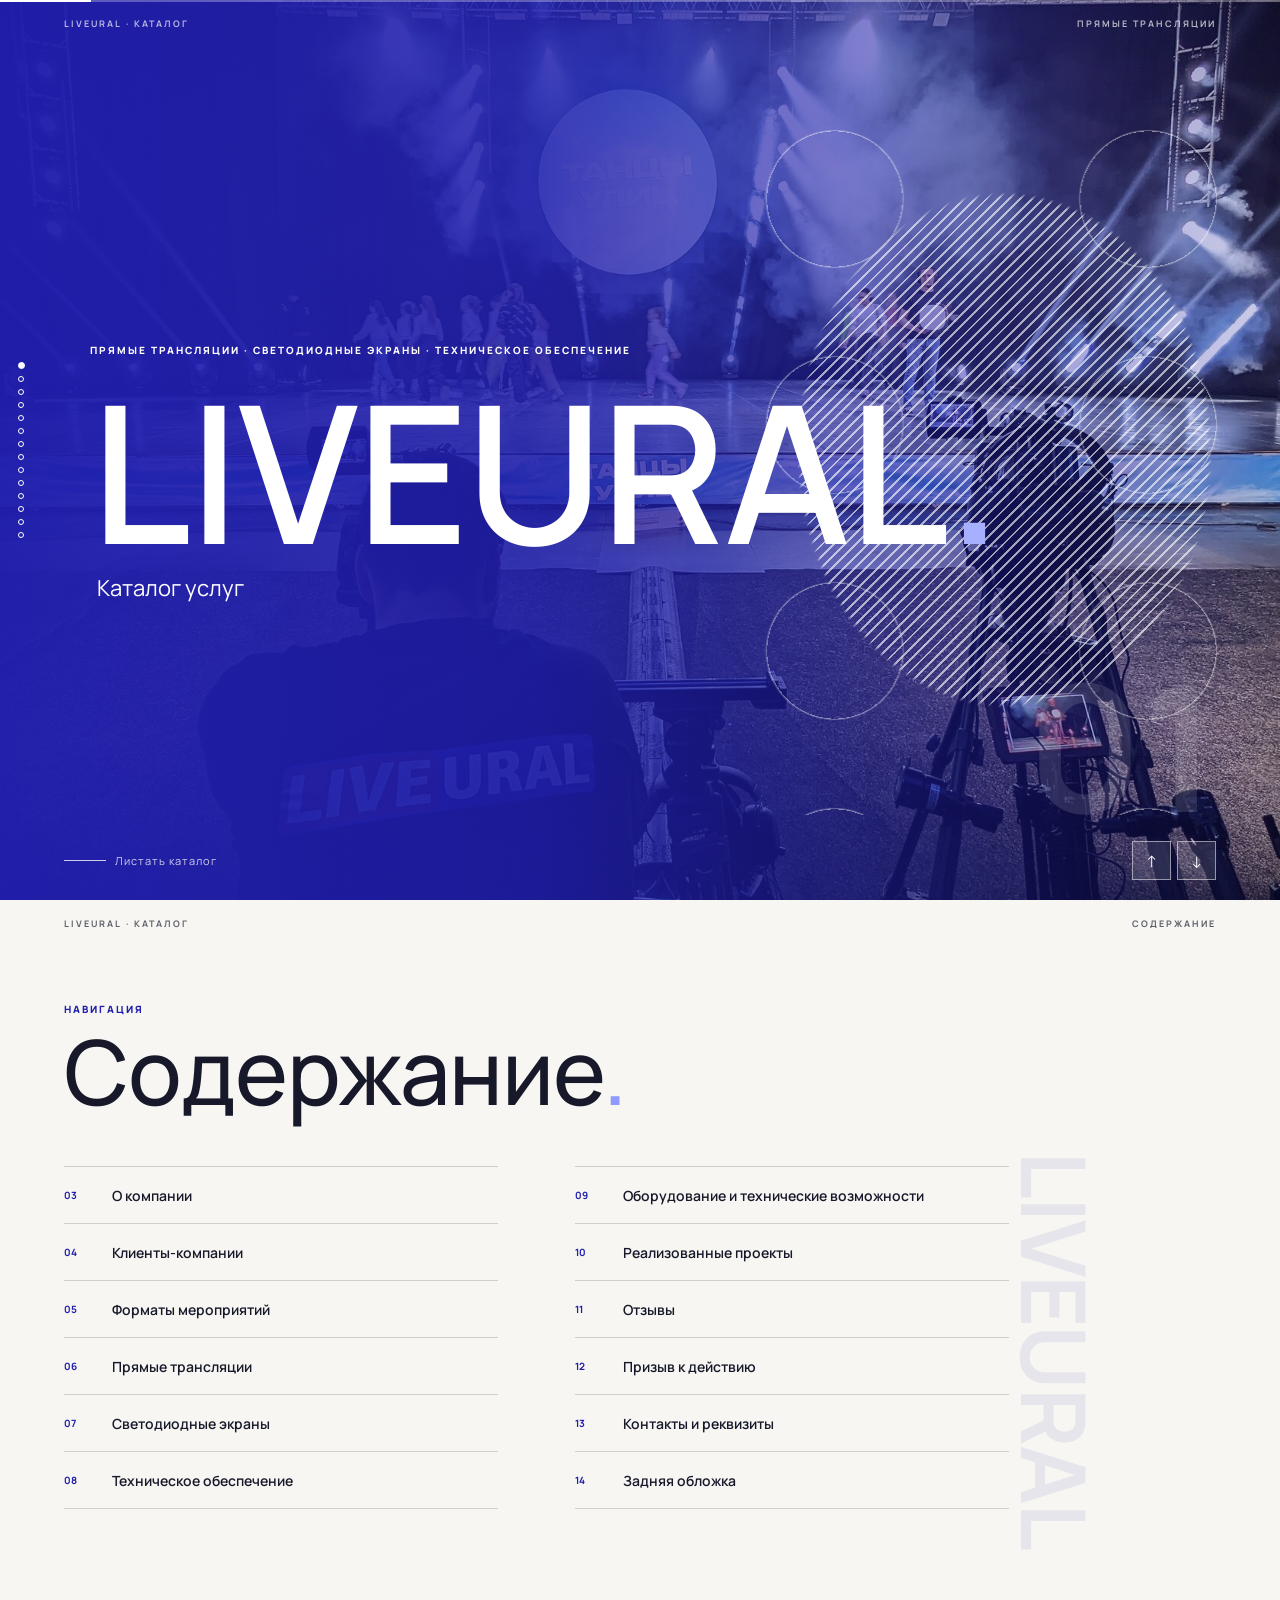
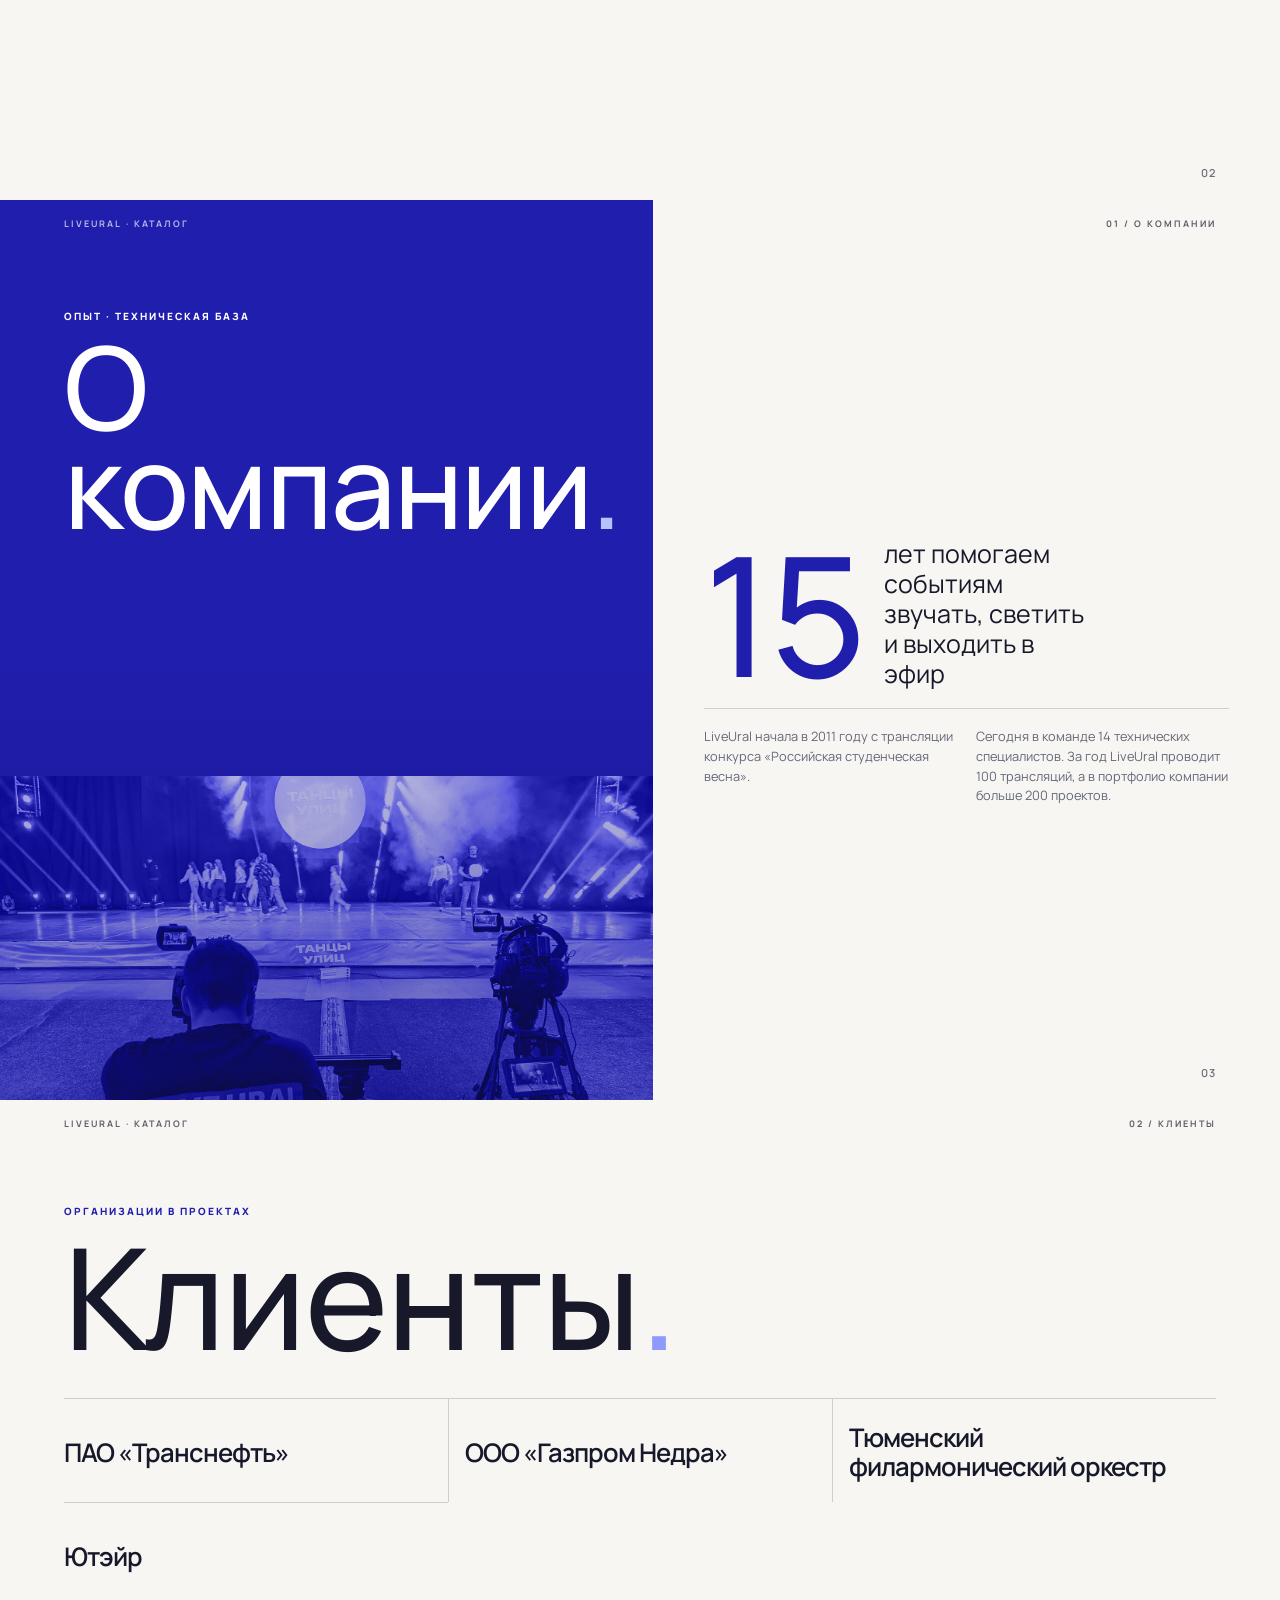
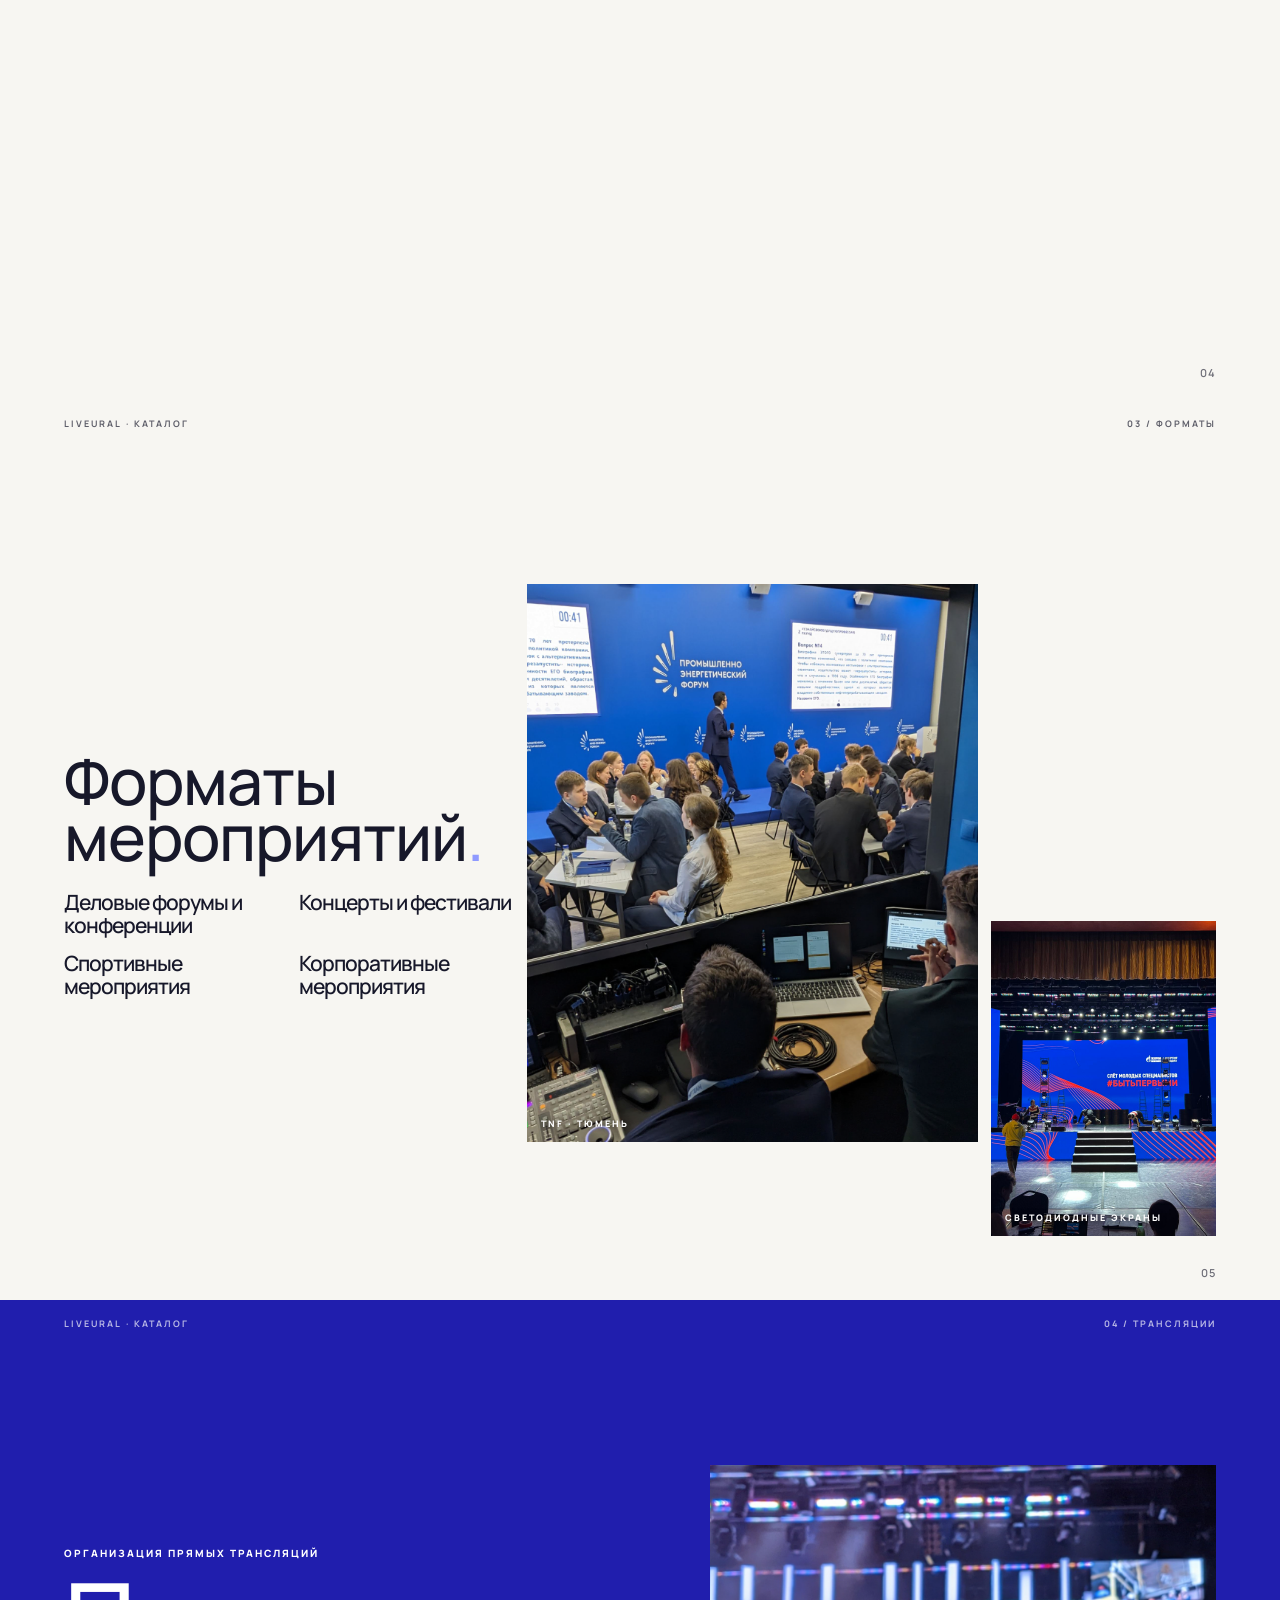
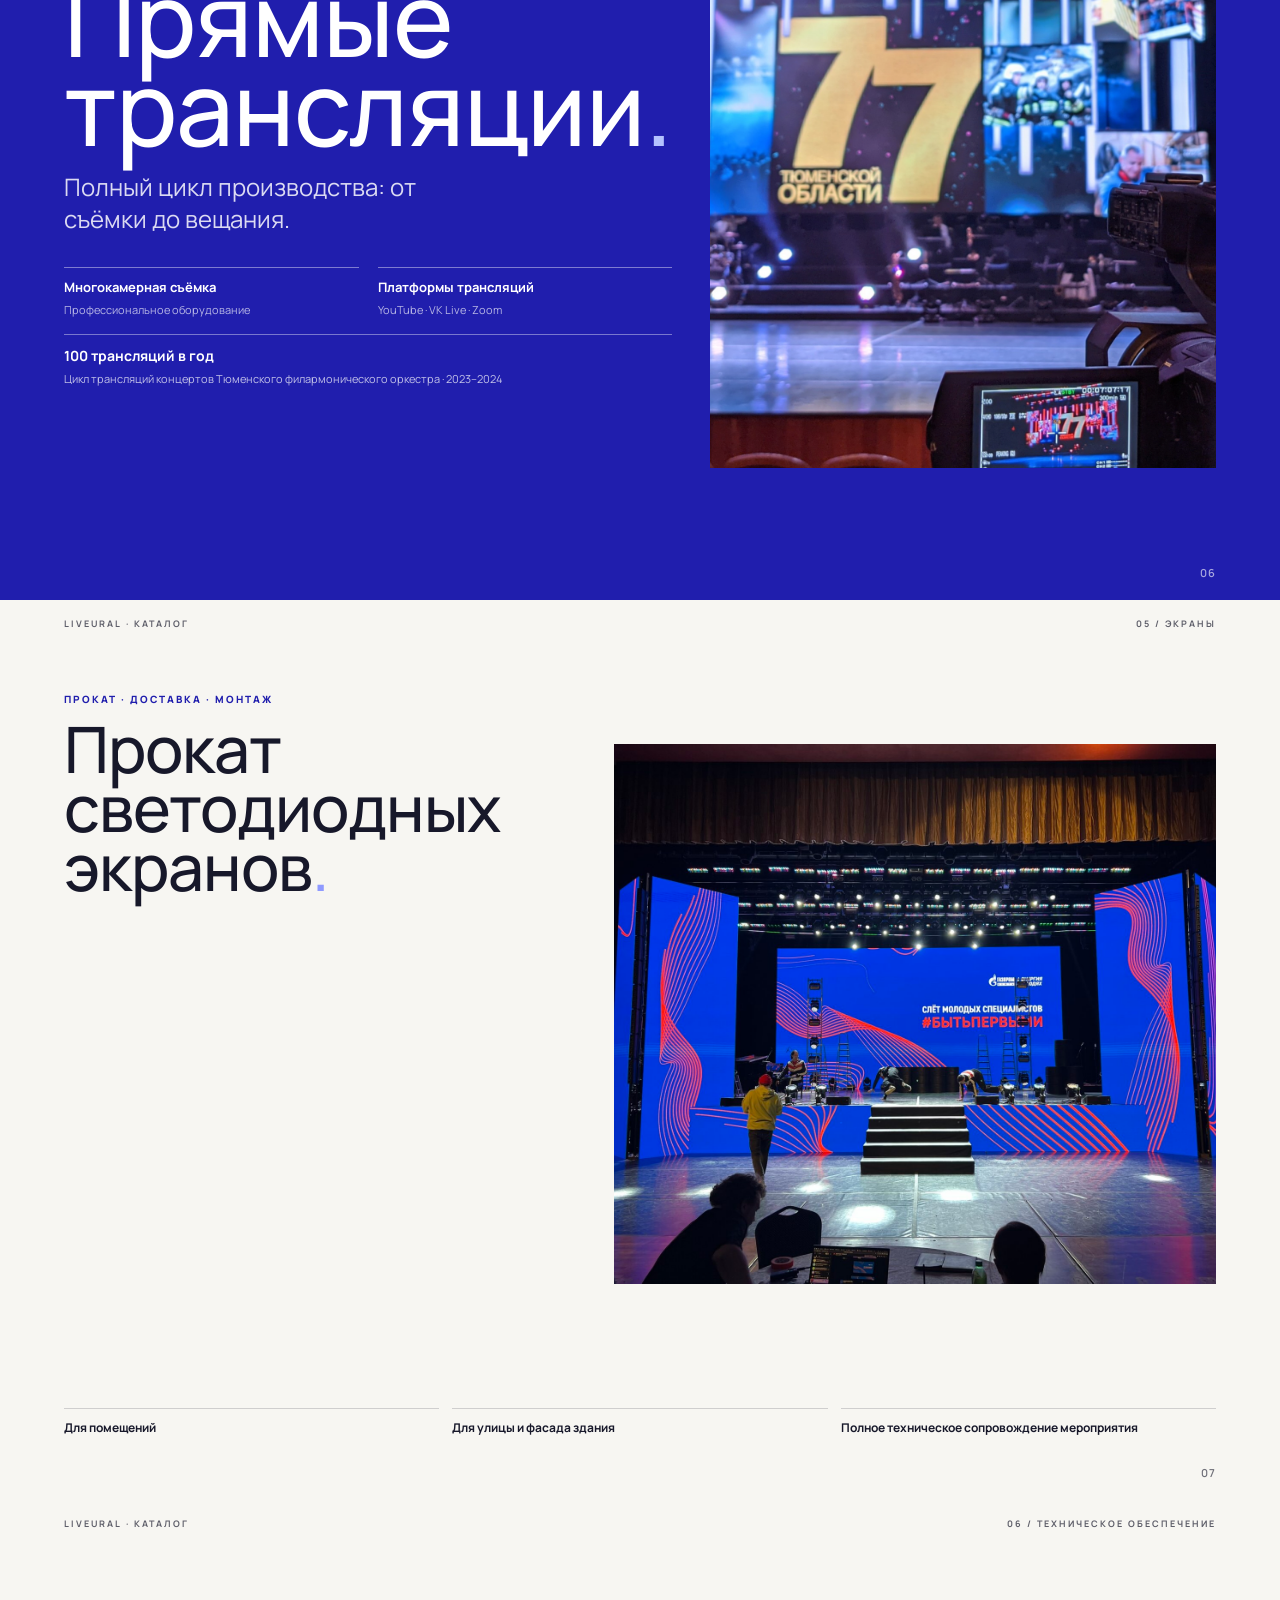
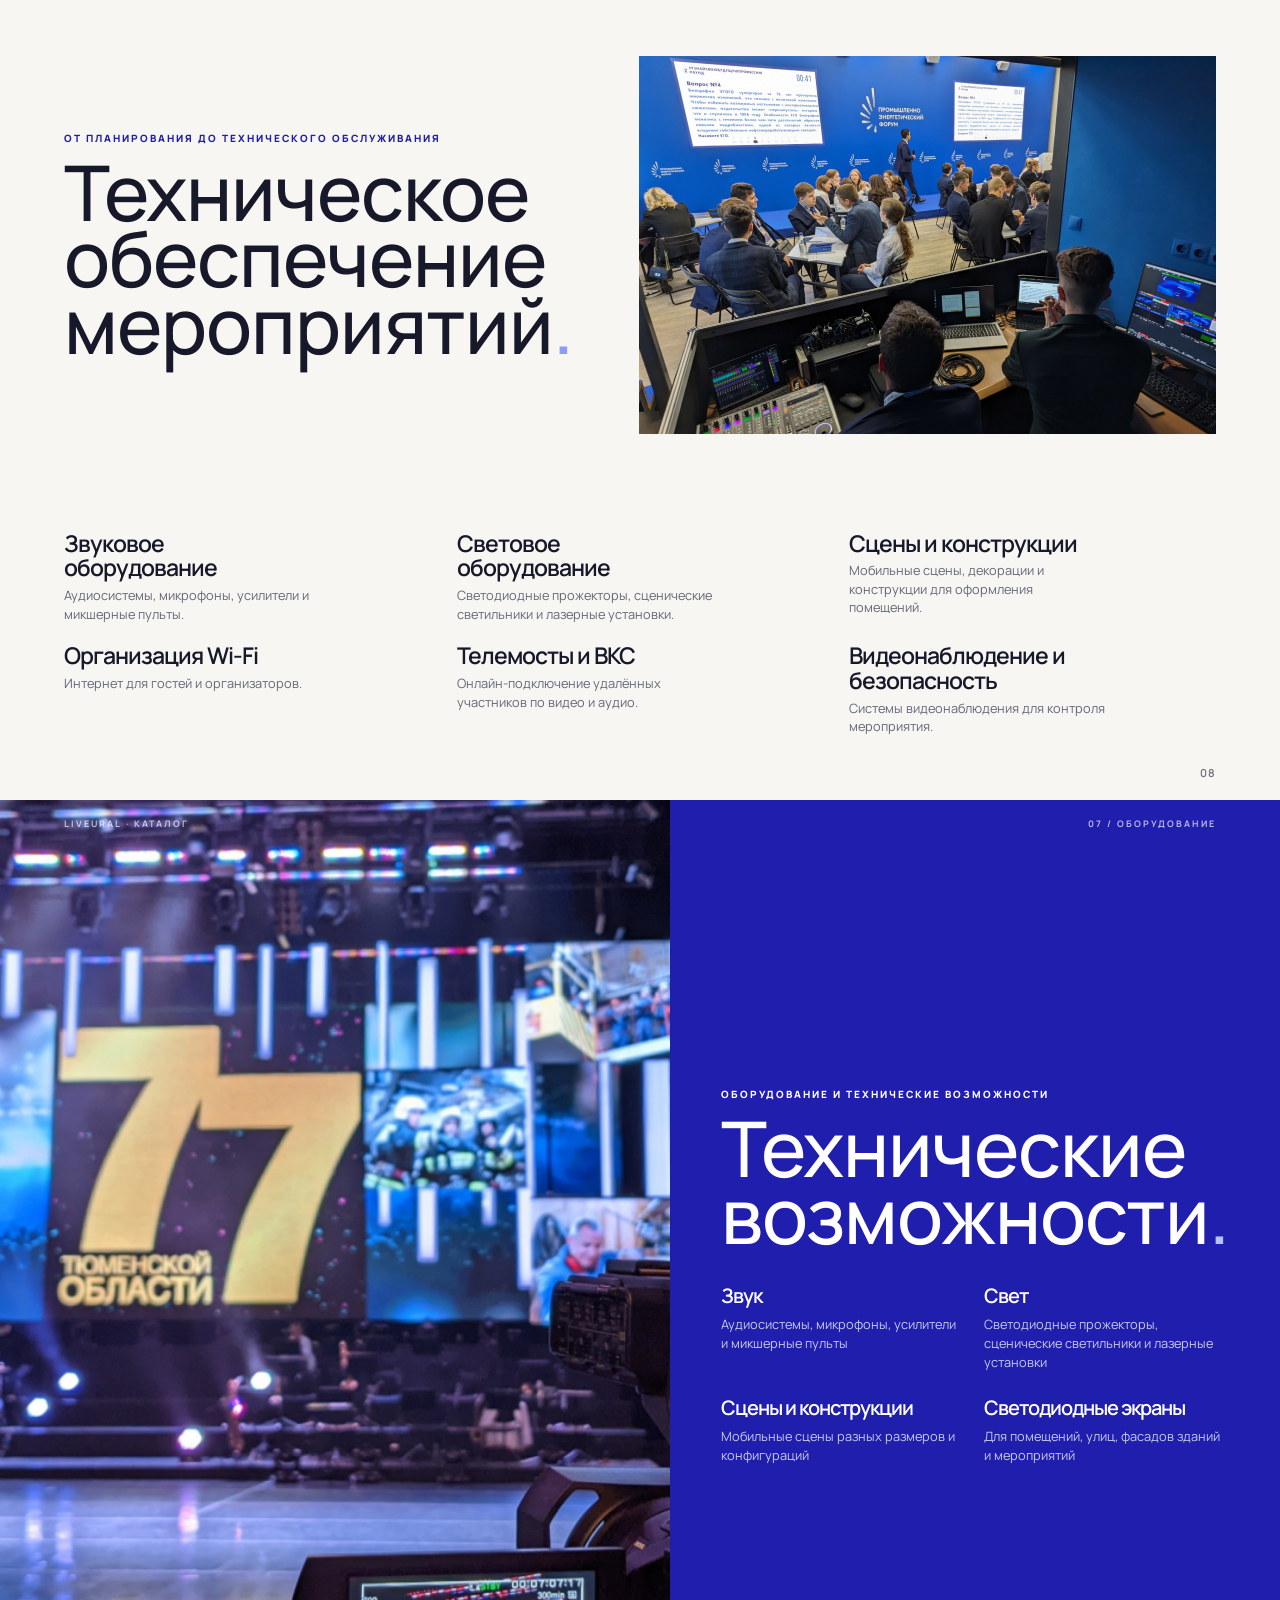
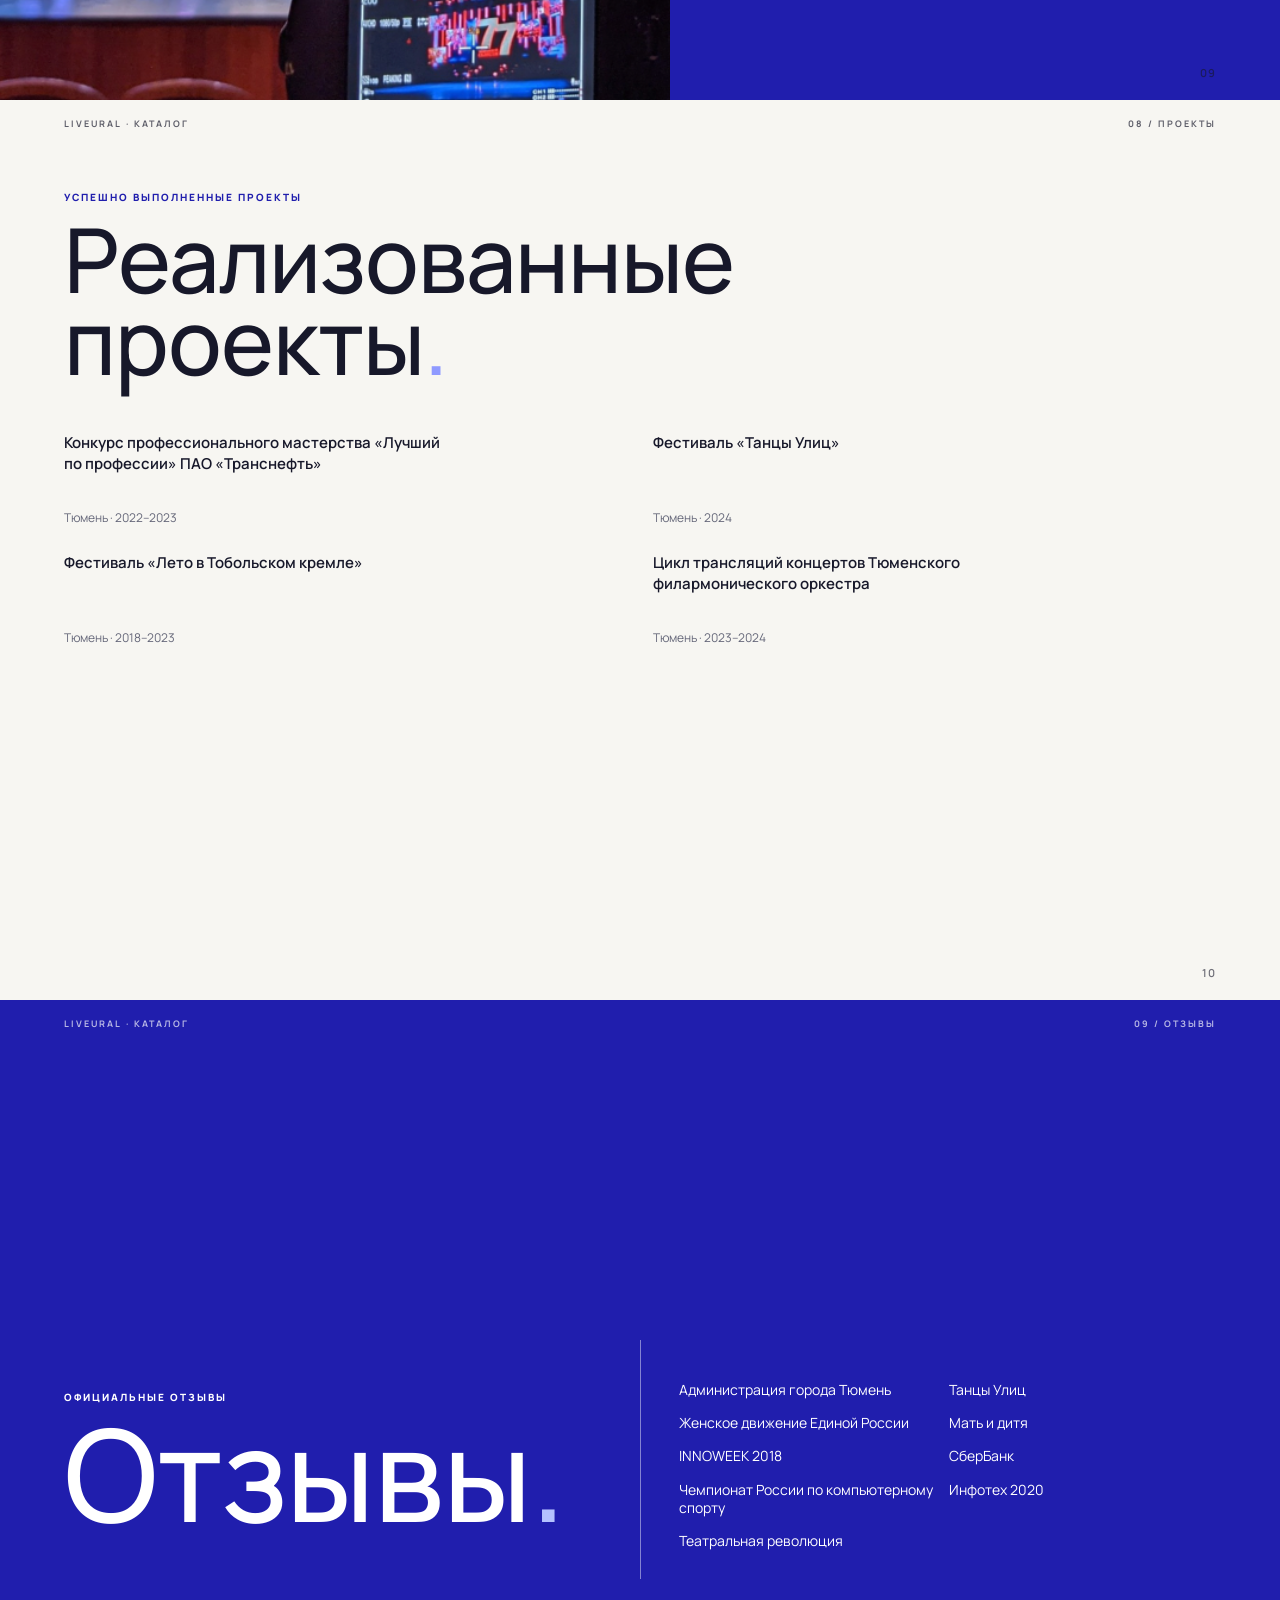
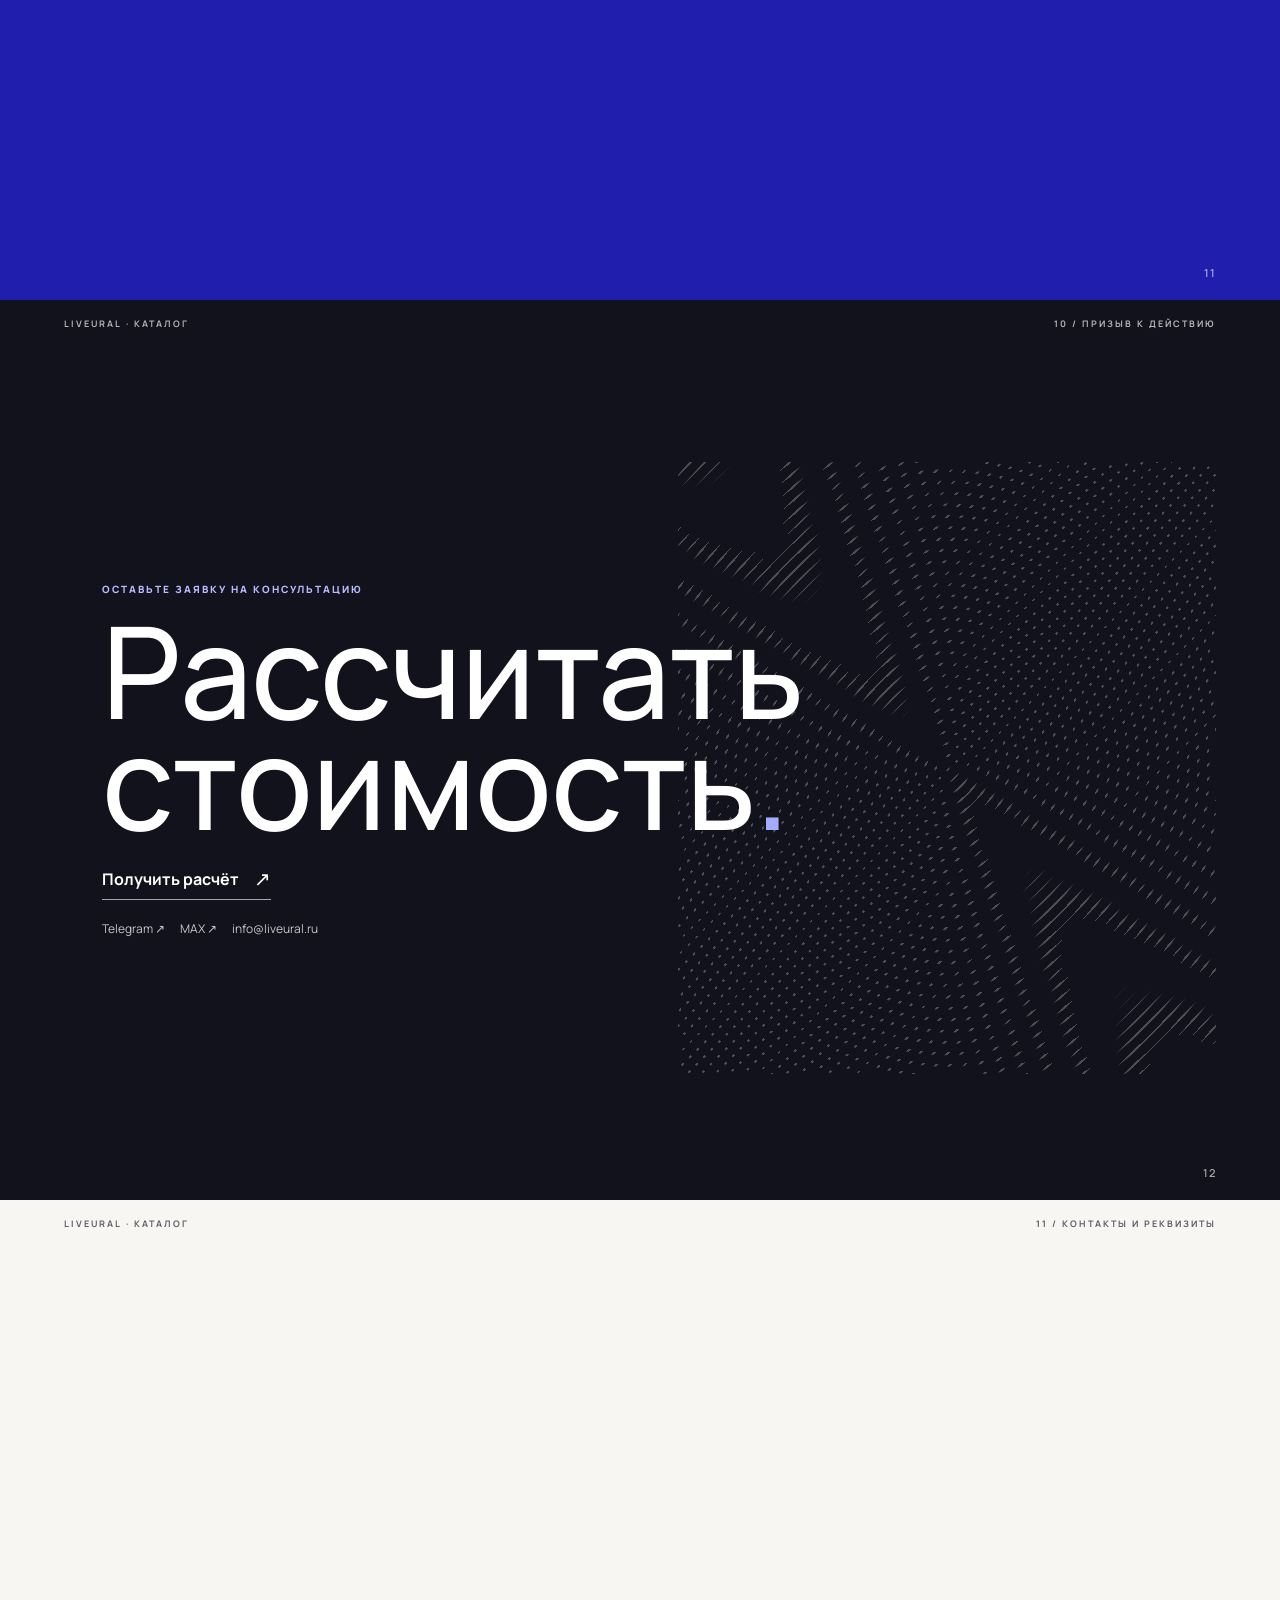
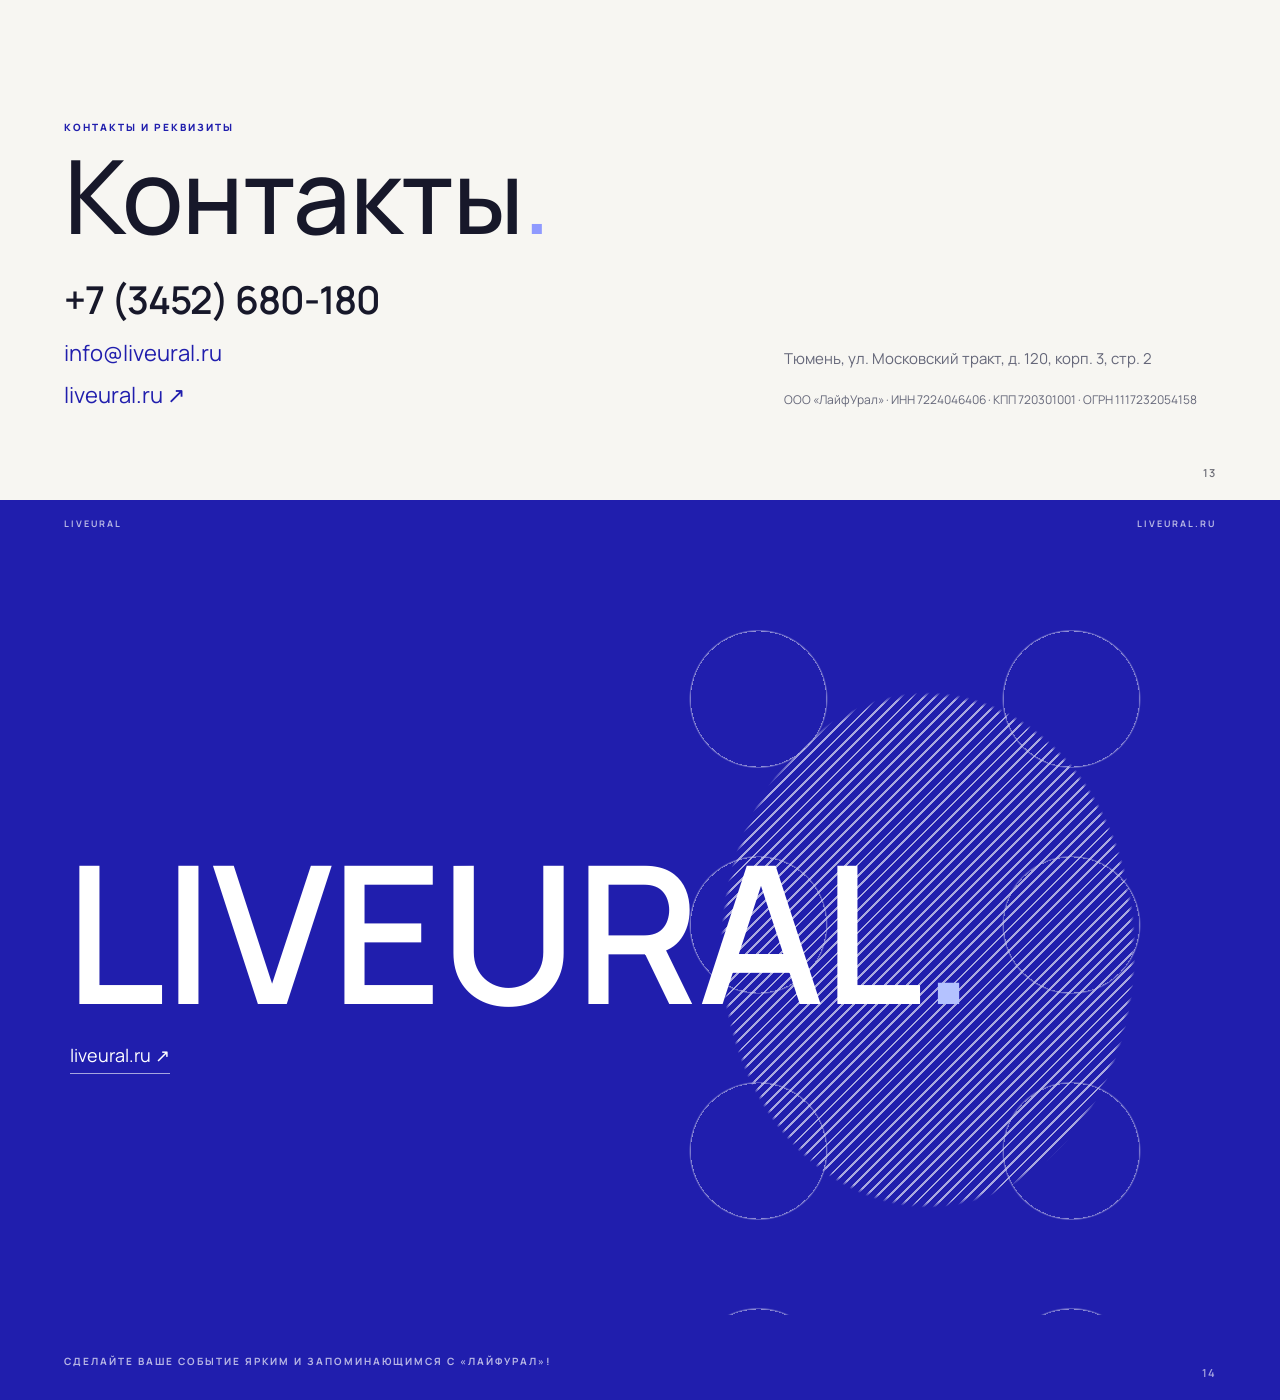
==== index.html @ 95538cf3 "Prepare LiveUral catalog for GitHub Pages" ====
<!doctype html>
<html lang="ru">
<head>
  <meta charset="utf-8">
  <meta name="viewport" content="width=device-width, initial-scale=1">
  <meta name="theme-color" content="#201ead">
  <meta name="description" content="Веб-каталог LiveUral: трансляции, экраны и техническое обеспечение мероприятий.">
  <title>LiveUral — каталог мероприятий</title>
  <link rel="stylesheet" href="styles.css">
  <script src="script.js" defer></script>
</head>
<body>
  <header class="chrome" role="progressbar" aria-label="Просмотр каталога" aria-valuemin="1" aria-valuemax="14" aria-valuenow="1">
    <div class="chrome__progress" aria-hidden="true"><i id="progress"></i></div>
    <span id="current" class="visually-hidden">01</span>
  </header>
  <nav class="rail" aria-label="Разделы каталога" id="rail"></nav>

  <main class="catalog" id="catalog">
    <section class="slide slide--cover blue" id="cover" data-name="Обложка" aria-label="Обложка">
      <div class="cover-photo"><img src="assets/site-about.jpg" alt="Трансляция фестиваля «Танцы улиц» силами команды LiveUral"></div>
      <div class="cover-pattern" aria-hidden="true"></div>
      <div class="folio"><span>LIVEURAL · КАТАЛОГ</span><span>ПРЯМЫЕ ТРАНСЛЯЦИИ</span></div>
      <div class="cover-copy">
        <p class="eyebrow">ПРЯМЫЕ ТРАНСЛЯЦИИ · СВЕТОДИОДНЫЕ ЭКРАНЫ · ТЕХНИЧЕСКОЕ ОБЕСПЕЧЕНИЕ</p>
        <h1>LIVEURAL<span class="dot">.</span></h1>
        <p class="cover-line">Каталог услуг</p>
      </div>
      <div class="cover-mark" aria-hidden="true">01</div>
      <a class="scroll-cue" href="#contents"><span></span>Листать каталог</a>
    </section>

    <section class="slide slide--contents paper" id="contents" data-name="Содержание">
      <div class="folio"><span>LIVEURAL · КАТАЛОГ</span><span>СОДЕРЖАНИЕ</span></div>
      <div class="contents-heading"><p class="eyebrow blue-text">НАВИГАЦИЯ</p><h2>Содержание<span class="dot">.</span></h2></div>
      <div class="contents-grid">
        <ol>
          <li><a href="#about"><em>03</em><span>О компании</span></a></li>
          <li><a href="#clients"><em>04</em><span>Клиенты-компании</span></a></li>
          <li><a href="#formats"><em>05</em><span>Форматы мероприятий</span></a></li>
          <li><a href="#broadcast"><em>06</em><span>Прямые трансляции</span></a></li>
          <li><a href="#screens"><em>07</em><span>Светодиодные экраны</span></a></li>
          <li><a href="#technical"><em>08</em><span>Техническое обеспечение</span></a></li>
        </ol>
        <ol start="7">
          <li><a href="#equipment"><em>09</em><span>Оборудование и технические возможности</span></a></li>
          <li><a href="#projects"><em>10</em><span>Реализованные проекты</span></a></li>
          <li><a href="#reviews"><em>11</em><span>Отзывы</span></a></li>
          <li><a href="#contact-cta"><em>12</em><span>Призыв к действию</span></a></li>
          <li><a href="#contacts"><em>13</em><span>Контакты и реквизиты</span></a></li>
          <li><a href="#back-cover"><em>14</em><span>Задняя обложка</span></a></li>
        </ol>
      </div>
      <div class="vertical-word" aria-hidden="true">LIVEURAL</div>
      <div class="page-no">02</div>
    </section>

    <section class="slide slide--about" id="about" data-name="О компании">
      <div class="folio"><span>LIVEURAL · КАТАЛОГ</span><span>01 / О КОМПАНИИ</span></div>
      <div class="about-panel blue">
        <p class="eyebrow">ОПЫТ · ТЕХНИЧЕСКАЯ БАЗА</p>
        <h2>О компании<span class="dot">.</span></h2>
        <img src="assets/site-about.jpg" alt="Трансляция фестиваля «Танцы улиц» силами команды LiveUral" loading="lazy">
      </div>
      <div class="about-facts paper">
        <div class="about-story">
          <div class="about-years"><strong>15</strong><span>лет помогаем событиям звучать, светить и выходить в эфир</span></div>
          <div class="about-narrative">
            <p>LiveUral начала в 2011 году с трансляции конкурса «Российская студенческая весна».</p>
            <p>Сегодня в команде 14 технических специалистов. За год LiveUral проводит 100 трансляций, а в портфолио компании больше 200 проектов.</p>
          </div>
        </div>
      </div>
      <div class="page-no">03</div>
    </section>

    <section class="slide slide--clients paper" id="clients" data-name="Клиенты-компании">
      <div class="folio"><span>LIVEURAL · КАТАЛОГ</span><span>02 / КЛИЕНТЫ</span></div>
      <div class="clients-title"><p class="eyebrow blue-text">ОРГАНИЗАЦИИ В ПРОЕКТАХ</p><h2>Клиенты<span class="dot">.</span></h2></div>
      <div class="client-list">
        <div><strong>ПАО «Транснефть»</strong></div>
        <div><strong>ООО «Газпром Недра»</strong></div>
        <div><strong>Тюменский филармонический оркестр</strong></div>
        <div><strong>Ютэйр</strong></div>
      </div>
      <div class="page-no">04</div>
    </section>

    <section class="slide slide--formats paper" id="formats" data-name="Форматы мероприятий">
      <div class="folio"><span>LIVEURAL · КАТАЛОГ</span><span>03 / ФОРМАТЫ</span></div>
      <div class="formats-copy">
        <h2>Форматы мероприятий<span class="dot">.</span></h2>
        <div class="formats-types"><span>Деловые форумы и конференции</span><span>Концерты и фестивали</span><span>Спортивные мероприятия</span><span>Корпоративные мероприятия</span></div>
      </div>
      <figure class="formats-photo photo-frame"><img src="assets/site-technical.png" alt="Техническое обеспечение промышленно-энергетического форума TNF" loading="lazy"><figcaption>TNF · ТЮМЕНЬ</figcaption></figure>
      <figure class="formats-detail photo-frame"><img src="assets/site-screens.jpg" alt="Светодиодные экраны на мероприятии LiveUral" loading="lazy"><figcaption>СВЕТОДИОДНЫЕ ЭКРАНЫ</figcaption></figure>
      <div class="page-no">05</div>
    </section>

    <section class="slide slide--broadcast blue" id="broadcast" data-name="Прямые трансляции">
      <div class="folio"><span>LIVEURAL · КАТАЛОГ</span><span>04 / ТРАНСЛЯЦИИ</span></div>
      <div class="broadcast-copy">
        <p class="eyebrow">ОРГАНИЗАЦИЯ ПРЯМЫХ ТРАНСЛЯЦИЙ</p>
        <h2>Прямые трансляции<span class="dot">.</span></h2>
        <p class="lead">Полный цикл производства: от съёмки до вещания.</p>
        <div class="broadcast-details"><div><b>Многокамерная съёмка</b><span>Профессиональное оборудование</span></div><div><b>Платформы трансляций</b><span>YouTube · VK Live · Zoom</span></div></div>
        <p class="broadcast-project"><strong>100 трансляций в год</strong><span>Цикл трансляций концертов Тюменского филармонического оркестра · 2023–2024</span></p>
      </div>
      <div class="broadcast-photo"><img src="assets/site-broadcast.png" alt="Видеокамера на мероприятии «80 лет Тюменской области»" loading="lazy"></div>
      <div class="page-no">06</div>
    </section>

    <section class="slide slide--screens paper" id="screens" data-name="Светодиодные экраны">
      <div class="folio"><span>LIVEURAL · КАТАЛОГ</span><span>05 / ЭКРАНЫ</span></div>
      <div class="screens-heading"><p class="eyebrow blue-text">ПРОКАТ · ДОСТАВКА · МОНТАЖ</p><h2>Прокат светодиодных экранов<span class="dot">.</span></h2></div>
      <div class="screens-image"><img src="assets/site-screens.jpg" alt="Светодиодные экраны на мероприятии LiveUral" loading="lazy"></div>
      <div class="screens-bottom"><span>Для помещений</span><span>Для улицы и фасада здания</span><span>Полное техническое сопровождение мероприятия</span></div>
      <div class="page-no">07</div>
    </section>

    <section class="slide slide--technical paper" id="technical" data-name="Техническое обеспечение">
      <div class="folio"><span>LIVEURAL · КАТАЛОГ</span><span>06 / ТЕХНИЧЕСКОЕ ОБЕСПЕЧЕНИЕ</span></div>
      <div class="technical-head"><p class="eyebrow blue-text">ОТ ПЛАНИРОВАНИЯ ДО ТЕХНИЧЕСКОГО ОБСЛУЖИВАНИЯ</p><h2>Техническое обеспечение мероприятий<span class="dot">.</span></h2></div>
      <div class="technical-image photo-frame"><img src="assets/site-technical.png" alt="Техническая команда на промышленно-энергетическом форуме TNF" loading="lazy"></div>
      <div class="technical-grid">
        <article><h3>Звуковое оборудование</h3><p>Аудиосистемы, микрофоны, усилители и микшерные пульты.</p></article>
        <article><h3>Световое оборудование</h3><p>Светодиодные прожекторы, сценические светильники и лазерные установки.</p></article>
        <article><h3>Сцены и конструкции</h3><p>Мобильные сцены, декорации и конструкции для оформления помещений.</p></article>
        <article><h3>Организация Wi-Fi</h3><p>Интернет для гостей и организаторов.</p></article>
        <article><h3>Телемосты и ВКС</h3><p>Онлайн-подключение удалённых участников по видео и аудио.</p></article>
        <article><h3>Видеонаблюдение и безопасность</h3><p>Системы видеонаблюдения для контроля мероприятия.</p></article>
      </div>
      <div class="page-no">08</div>
    </section>

    <section class="slide slide--equipment" id="equipment" data-name="Оборудование и технические возможности">
      <div class="folio"><span>LIVEURAL · КАТАЛОГ</span><span>07 / ОБОРУДОВАНИЕ</span></div>
      <div class="equipment-image"><img src="assets/site-broadcast.png" alt="Профессиональная видеокамера на мероприятии LiveUral" loading="lazy"></div>
      <div class="equipment-copy blue">
        <p class="eyebrow">ОБОРУДОВАНИЕ И ТЕХНИЧЕСКИЕ ВОЗМОЖНОСТИ</p>
        <h2>Технические возможности<span class="dot">.</span></h2>
        <div class="equipment-grid"><article><h3>Звук</h3><p>Аудиосистемы, микрофоны, усилители и микшерные пульты</p></article><article><h3>Свет</h3><p>Светодиодные прожекторы, сценические светильники и лазерные установки</p></article><article><h3>Сцены и конструкции</h3><p>Мобильные сцены разных размеров и конфигураций</p></article><article><h3>Светодиодные экраны</h3><p>Для помещений, улиц, фасадов зданий и мероприятий</p></article></div>
      </div>
      <div class="page-no">09</div>
    </section>

    <section class="slide slide--projects paper" id="projects" data-name="Реализованные проекты">
      <div class="folio"><span>LIVEURAL · КАТАЛОГ</span><span>08 / ПРОЕКТЫ</span></div>
      <div class="projects-title"><p class="eyebrow blue-text">УСПЕШНО ВЫПОЛНЕННЫЕ ПРОЕКТЫ</p><h2>Реализованные проекты<span class="dot">.</span></h2></div>
      <div class="projects-list">
        <article><h3>Конкурс профессионального мастерства «Лучший по профессии» ПАО «Транснефть»</h3><time>Тюмень · 2022–2023</time></article>
        <article><h3>Фестиваль «Танцы Улиц»</h3><time>Тюмень · 2024</time></article>
        <article><h3>Фестиваль «Лето в Тобольском кремле»</h3><time>Тюмень · 2018–2023</time></article>
        <article><h3>Цикл трансляций концертов Тюменского филармонического оркестра</h3><time>Тюмень · 2023–2024</time></article>
      </div>
      <div class="page-no">10</div>
    </section>

    <section class="slide slide--reviews blue" id="reviews" data-name="Отзывы">
      <div class="folio"><span>LIVEURAL · КАТАЛОГ</span><span>09 / ОТЗЫВЫ</span></div>
      <div class="reviews-title"><p class="eyebrow">ОФИЦИАЛЬНЫЕ ОТЗЫВЫ</p><h2>Отзывы<span class="dot">.</span></h2></div>
      <div class="reviews-content"><ul><li>Администрация города Тюмень</li><li>Танцы Улиц</li><li>Женское движение Единой России</li><li>Мать и дитя</li><li>INNOWEEK 2018</li><li>СберБанк</li><li>Чемпионат России по компьютерному спорту</li><li>Инфотех 2020</li><li>Театральная революция</li></ul></div>
      <div class="page-no">11</div>
    </section>

    <section class="slide slide--cta" id="contact-cta" data-name="Призыв к действию">
      <div class="folio"><span>LIVEURAL · КАТАЛОГ</span><span>10 / ПРИЗЫВ К ДЕЙСТВИЮ</span></div>
      <div class="cta-pattern" aria-hidden="true"></div>
      <p class="eyebrow">ОСТАВЬТЕ ЗАЯВКУ НА КОНСУЛЬТАЦИЮ</p>
      <h2>Рассчитать стоимость<span class="dot">.</span></h2>
      <a class="cta-link" href="https://liveural.ru/">Получить расчёт <span>↗</span></a>
      <div class="cta-options"><a href="https://t.me/liveural" target="_blank" rel="noreferrer">Telegram ↗</a><a href="https://max.ru/u/f9LHodD0cOJ2TGEFMwyHaGbDYndg3ylP5XB0aTMk_tQIsyMEhx5FuFCbqpo" target="_blank" rel="noreferrer">MAX ↗</a><a href="mailto:info@liveural.ru">info@liveural.ru</a></div>
      <div class="print-qr-group"><a href="https://t.me/liveural"><img src="assets/qr-telegram.svg" alt="QR-код Telegram LiveUral"><span>Telegram</span></a><a href="https://max.ru/u/f9LHodD0cOJ2TGEFMwyHaGbDYndg3ylP5XB0aTMk_tQIsyMEhx5FuFCbqpo"><img src="assets/qr-max.svg" alt="QR-код MAX LiveUral"><span>MAX</span></a></div>
      <div class="page-no">12</div>
    </section>

    <section class="slide slide--contacts paper" id="contacts" data-name="Контакты и реквизиты">
      <div class="folio"><span>LIVEURAL · КАТАЛОГ</span><span>11 / КОНТАКТЫ И РЕКВИЗИТЫ</span></div>
      <div class="contacts-copy"><p class="eyebrow blue-text">КОНТАКТЫ И РЕКВИЗИТЫ</p><h2>Контакты<span class="dot">.</span></h2><a class="phone" href="tel:+73452680180">+7 (3452) 680-180</a><a href="mailto:info@liveural.ru">info@liveural.ru</a><a href="https://liveural.ru/" target="_blank" rel="noreferrer">liveural.ru ↗</a></div>
      <div class="contacts-details"><address>Тюмень, ул. Московский тракт, д. 120, корп. 3, стр. 2</address><p>ООО «ЛайфУрал» · ИНН 7224046406 · КПП 720301001 · ОГРН 1117232054158</p></div>
      <div class="page-no">13</div>
    </section>

    <section class="slide slide--back blue" id="back-cover" data-name="Задняя обложка">
      <div class="cover-pattern" aria-hidden="true"></div>
      <div class="folio"><span>LIVEURAL</span><span>LIVEURAL.RU</span></div>
      <div class="back-word">LIVEURAL<span class="dot">.</span></div>
      <a class="back-url" href="https://liveural.ru/" target="_blank" rel="noreferrer">liveural.ru ↗</a>
      <img class="back-qr print-qr" src="assets/qr-liveural.svg" alt="QR-код сайта liveural.ru">
      <div class="back-note">СДЕЛАЙТЕ ВАШЕ СОБЫТИЕ ЯРКИМ И ЗАПОМИНАЮЩИМСЯ С «ЛАЙФУРАЛ»!</div>
      <div class="page-no">14</div>
    </section>
  </main>
  <div class="controls" aria-label="Перелистывание">
    <button id="prev" type="button" aria-label="Предыдущий слайд">↑</button>
    <button id="next" type="button" aria-label="Следующий слайд">↓</button>
  </div>
</body>
</html>
---- styles.css ----
@import url('https://fonts.googleapis.com/css2?family=Manrope:wght@400;500;600;700;800&display=swap');

:root {
  --blue: #201ead;
  --blue-dark: #16147f;
  --paper: #f7f6f2;
  --ink: #17182a;
  --muted: #656779;
  --line: rgba(23, 24, 42, .18);
  --white: #fff;
  --page-pad: clamp(19px, 5vw, 80px);
  font-family: Manrope, Inter, "Helvetica Neue", Arial, sans-serif;
  color: var(--ink);
  background: var(--paper);
  font-synthesis: none;
  text-rendering: optimizeLegibility;
}

* { box-sizing: border-box; }
html { scroll-behavior: smooth; scroll-snap-type: y mandatory; }
body { margin: 0; }
a { color: inherit; }
button, a { -webkit-tap-highlight-color: transparent; }
a:focus-visible, button:focus-visible { outline: 2px solid #f3c94e; outline-offset: 4px; }

.chrome { position: fixed; z-index: 20; inset: 0 0 auto; height: 2px; pointer-events: none; }
.chrome__progress { height: 2px; background: rgba(23,24,42,.16); }
.chrome__progress i { display: block; width: 7%; height: 100%; background: var(--blue); transition: width 350ms ease; }
.chrome.is-dark .chrome__progress { background: rgba(255,255,255,.28); }
.chrome.is-dark .chrome__progress i { background: white; }
.visually-hidden { position: absolute; width: 1px; height: 1px; padding: 0; margin: -1px; overflow: hidden; clip: rect(0,0,0,0); white-space: nowrap; border: 0; }
.rail { position: fixed; z-index: 21; left: 18px; top: 50%; transform: translateY(-50%); display: grid; gap: 7px; }
.rail a { display: block; width: 6px; height: 6px; border: 1px solid currentColor; border-radius: 50%; opacity: .46; transition: 200ms ease; }
.rail a[aria-current="true"] { width: 7px; height: 7px; background: var(--blue); border-color: var(--blue); opacity: 1; }
.rail.is-dark { color: white; }
.rail.is-dark a[aria-current="true"] { background: white; border-color: white; }
.controls { position: fixed; z-index: 21; right: var(--page-pad); bottom: 20px; display: flex; gap: 6px; }
.controls button { width: 39px; height: 39px; border: 1px solid rgba(23,24,42,.24); background: rgba(247,246,242,.8); color: var(--ink); font: inherit; font-size: 16px; cursor: pointer; transition: 200ms ease; }
.controls button:hover { background: var(--blue); border-color: var(--blue); color: white; }
.controls.is-dark button { background: rgba(255,255,255,.12); border-color: rgba(255,255,255,.5); color: white; }
.controls.is-dark button:hover { background: white; color: var(--blue); }

.catalog { width: 100%; }
.slide { position: relative; min-height: 100svh; padding: 64px var(--page-pad) 45px; overflow: hidden; scroll-snap-align: start; scroll-snap-stop: always; isolation: isolate; }
.paper { background: var(--paper); color: var(--ink); }
.blue { background: var(--blue); color: var(--white); }
.folio { position: absolute; z-index: 3; left: var(--page-pad); right: var(--page-pad); top: 19px; display: flex; justify-content: space-between; gap: 13px; font-size: 9px; line-height: 120%; font-weight: 700; letter-spacing: 2px; text-transform: uppercase; opacity: .68; }
.eyebrow { margin: 0 0 13px; font-size: 10px; line-height: 150%; font-weight: 800; letter-spacing: 2px; text-transform: uppercase; }
.blue-text { color: var(--blue); }
.dot { color: #8f9aff; }
.blue .dot { color: #b4c2ff; }
.page-no { position: absolute; right: var(--page-pad); bottom: 20px; z-index: 2; font-size: 11px; font-weight: 600; letter-spacing: 1px; opacity: .6; }
.small-note { color: var(--muted); font-size: 12px; line-height: 150%; }
.photo-frame { position: relative; margin: 0; overflow: hidden; background: #d9d9df; }
.photo-frame img { display: block; width: 100%; height: 100%; object-fit: cover; }
.photo-frame figcaption { position: absolute; left: 14px; bottom: 12px; color: white; font-size: 9px; font-weight: 800; letter-spacing: 2px; text-shadow: 0 1px 6px rgba(0,0,0,.55); }

/* Cover */
.slide--cover { display: flex; align-items: center; background: var(--blue); }
.cover-photo { position: absolute; z-index: 0; inset: 0; overflow: hidden; }
.cover-photo img { width: 100%; height: 100%; object-fit: cover; display: block; filter: saturate(.8); }
.cover-photo::after { content: ""; position: absolute; inset: 0; background: linear-gradient(90deg, rgba(32,30,173,.97) 0%, rgba(32,30,173,.86) 42%, rgba(32,30,173,.18) 100%); }
.cover-pattern { position: absolute; z-index: 1; right: -4vw; top: 5vh; width: 51vw; height: 90vh; opacity: .75; overflow: hidden; }
.cover-pattern::before { content: ""; position: absolute; inset: 0; background: repeating-linear-gradient(135deg, transparent 0 6px, rgba(255,255,255,.82) 6px 8px); mask-image: radial-gradient(ellipse at center, black 44%, transparent 45%); -webkit-mask-image: radial-gradient(ellipse at center, black 44%, transparent 45%); }
.cover-pattern::after { content: ""; position: absolute; inset: 5% 0; background: radial-gradient(circle at 50% 50%, transparent 35%, rgba(255,255,255,.84) 35%, transparent 36%); background-size: 48% 31%; background-position: 0 0; opacity: .85; }
.cover-copy { position: relative; z-index: 2; width: min(1056px, 78vw); padding: 3vh 0 0 2vw; }
.cover-copy .eyebrow { margin-bottom: clamp(18px, 3vw, 38px); }
.cover-copy h1 { margin: 0; font-size: clamp(88px, 15vw, 232px); line-height: 78%; letter-spacing: -2px; font-weight: 600; }
.cover-copy h1 .dot { color: #a7afff; }
.cover-line { margin: 28px 0 0 7px; font-size: clamp(16px, 2vw, 22px); letter-spacing: 0px; }
.cover-mark { position: absolute; right: var(--page-pad); bottom: 35px; font-size: 176px; font-weight: 700; letter-spacing: -2px; color: rgba(255,255,255,.12); }
.scroll-cue { position: absolute; bottom: 32px; left: var(--page-pad); display: flex; align-items: center; gap: 9px; color: white; text-decoration: none; font-size: 11px; letter-spacing: 1px; opacity: .78; }
.scroll-cue span { width: 42px; height: 1px; background: currentColor; }

/* Contents */
.slide--contents { padding-top: 102px; }
.contents-heading h2, .clients-title h2, .screens-heading h2, .projects-title h2, .contacts-copy h2 { margin: 0; font-size: clamp(48px, 7vw, 112px); font-weight: 500; letter-spacing: -1px; line-height: 92%; }
.contents-grid { position: relative; z-index: 2; display: grid; grid-template-columns: minmax(272px, 1fr) minmax(272px, 1fr); gap: clamp(18px, 6vw, 90px); width: min(1248px, 82%); margin-top: clamp(33px, 6vh, 64px); }
.contents-grid ol { list-style: none; margin: 0; padding: 0; }
.contents-grid li { border-top: 1px solid var(--line); }
.contents-grid li:last-child { border-bottom: 1px solid var(--line); }
.contents-grid a { min-height: 56px; display: grid; grid-template-columns: 48px 1fr; align-items: center; text-decoration: none; transition: color 200ms, padding 200ms; }
.contents-grid a:hover { color: var(--blue); padding-left: 4px; }
.contents-grid em { font-style: normal; font-size: 10px; color: var(--blue); font-weight: 700; }
.contents-grid span { font-size: clamp(14px, 1vw, 17px); font-weight: 600; }
.vertical-word { position: absolute; right: 2vw; top: 50%; transform: translateY(-50%) rotate(90deg); transform-origin: center; color: var(--blue); font-size: clamp(48px, 7vw, 112px); font-weight: 700; letter-spacing: -2px; opacity: .07; }

/* About */
.slide--about { display: grid; grid-template-columns: 51fr 49fr; padding: 0; min-height: 100svh; }
.slide--about .folio { color: var(--ink); mix-blend-mode: normal; }
.slide--about .folio span:first-child { color: white; }
.about-panel { position: relative; padding: 109px 42px 38px var(--page-pad); overflow: hidden; }
.about-panel h2 { position: relative; z-index: 2; max-width: 9ch; margin: 0; font-size: clamp(64px, 9vw, 144px); line-height: 86%; font-weight: 500; letter-spacing: -2px; }
.about-panel img { position: absolute; left: 0; bottom: 0; width: 100%; height: 36%; object-fit: cover; filter: saturate(.72); mix-blend-mode: luminosity; opacity: .78; }
.about-panel::after { content: ""; position: absolute; inset: 48% 0 0; background: linear-gradient(180deg, transparent, rgba(18,17,111,.4)); }
.about-facts { display: flex; align-items: center; padding: 90px clamp(26px, 4vw, 64px) 45px; }
.about-story { max-width: 640px; }
.about-years { display: grid; grid-template-columns: auto 1fr; align-items: center; gap: 19px; padding-bottom: 19px; border-bottom: 1px solid var(--line); }
.about-years strong { color: var(--blue); font-size: clamp(112px, 13vw, 192px); line-height: 78%; font-weight: 500; letter-spacing: -2px; }
.about-years span { max-width: 14ch; font-size: clamp(18px, 2vw, 25px); line-height: 120%; }
.about-narrative { display: grid; grid-template-columns: 1fr 1fr; gap: 19px; margin-top: 18px; }
.about-narrative p { margin: 0; color: var(--muted); font-size: clamp(12px, 1vw, 14px); line-height: 155%; }

/* Clients */
.slide--clients { padding-top: 104px; }
.clients-title h2 { font-size: clamp(72px, 11vw, 160px); }
.client-list { display: grid; grid-template-columns: repeat(3, 1fr); margin-top: clamp(26px, 4vh, 51px); }
.client-list > div { min-height: 104px; padding: 13px 16px 13px 0; border-top: 1px solid var(--line); display: flex; flex-direction: column; justify-content: center; }
.client-list > div:not(:nth-child(3n + 1)) { padding-left: 16px; border-left: 1px solid var(--line); }
.client-list small { color: var(--blue); font-size: 9px; font-weight: 800; letter-spacing: 2px; }
.client-list strong { margin-top: 6px; font-size: clamp(17px, 2vw, 29px); line-height: 112%; letter-spacing: -1px; font-weight: 600; }
.client-list .serif { font-family: Georgia, serif; font-weight: 400; letter-spacing: -1px; }

/* Formats */
.slide--formats { display: grid; grid-template-columns: 2fr 2fr 1fr; grid-template-rows: auto 1fr; gap: 13px; padding-top: 64px; padding-bottom: 51px; }
.formats-copy { grid-row: 2; padding-top: 26px; align-self: center; }
.formats-copy h2, .broadcast-copy h2, .technical-head h2, .equipment-copy h2, .reviews-title h2, .slide--cta h2 { margin: 0; font-size: clamp(54px, 7vw, 122px); line-height: 87%; font-weight: 500; letter-spacing: -1px; }
.formats-copy h2 { max-width: 11ch; font-size: clamp(43px, 5vw, 77px); }
.formats-types { display: grid; grid-template-columns: 1fr 1fr; gap: 14px 19px; margin-top: 26px; }
.formats-types span { max-width: 18ch; font-size: clamp(16px, 2vw, 21px); line-height: 112%; font-weight: 550; letter-spacing: -1px; }
.formats-photo { grid-row: 2; height: min(62vh, 672px); min-height: 416px; align-self: center; }
.formats-detail { grid-row: 2; height: min(35vh, 400px); min-height: 240px; align-self: end; margin-bottom: 13px; }

/* Broadcast */
.slide--broadcast { display: grid; grid-template-columns: 20fr 17fr; align-items: center; gap: 3vw; padding-top: 77px; }
.broadcast-copy { max-width: 656px; }
.broadcast-copy h2 { font-size: clamp(64px, 8vw, 128px); }
.broadcast-copy h2 { max-width: 12ch; }
.lead { max-width: 400px; margin: 19px 0 31px; font-size: clamp(18px, 2vw, 24px); line-height: 135%; color: rgba(255,255,255,.84); }
.broadcast-details { display: grid; grid-template-columns: 1fr 1fr; gap: 19px; max-width: 640px; }
.broadcast-details div { border-top: 1px solid rgba(255,255,255,.42); padding-top: 10px; display: flex; flex-direction: column; gap: 6px; }
.broadcast-details b { font-size: 13px; }
.broadcast-details span { max-width: 208px; font-size: 11px; line-height: 140%; color: rgba(255,255,255,.68); }
.broadcast-project { display: flex; flex-direction: column; gap: 6px; margin: 17px 0 0; padding-top: 11px; border-top: 1px solid rgba(255,255,255,.4); }
.broadcast-project strong { font-size: 14px; }
.broadcast-project span { max-width: 560px; color: rgba(255,255,255,.72); font-size: 11px; line-height: 140%; }
.broadcast-photo { position: relative; height: min(67vh, 608px); align-self: center; overflow: hidden; }
.broadcast-photo img { display: block; width: 100%; height: 100%; object-fit: cover; }
.live-tag { position: absolute; top: 14px; left: 14px; display: flex; align-items: center; gap: 6px; padding: 6px 8px; color: white; background: rgba(15,15,30,.7); font-size: 9px; font-weight: 800; letter-spacing: 2px; }
.live-tag i { width: 7px; height: 7px; background: #ff3d60; border-radius: 50%; }

/* LED screens */
.slide--screens { padding-top: 92px; }
.screens-heading { position: relative; z-index: 2; max-width: 47%; }
.screens-heading h2 { max-width: 100%; font-size: clamp(43px, 5vw, 83px); }
.screens-image { position: absolute; top: 16%; right: var(--page-pad); width: 47%; height: 60%; overflow: hidden; }
.screens-image img { width: 100%; height: 100%; object-fit: cover; display: block; }
.screens-bottom { position: absolute; bottom: 64px; left: var(--page-pad); right: var(--page-pad); display: grid; grid-template-columns: repeat(3,1fr); gap: 13px; }
.screens-bottom span { border-top: 1px solid var(--line); padding-top: 10px; font-size: 12px; font-weight: 700; }

/* Technical */
.slide--technical { display: grid; grid-template-columns: 10fr 11fr; grid-template-rows: 1fr auto; gap: 18px 4vw; padding-top: 77px; padding-bottom: 64px; }
.technical-head { grid-column: 1; grid-row: 1; align-self: center; }
.technical-head h2 { font-size: clamp(59px, 7vw, 112px); }
.technical-head h2 { max-width: 12ch; font-size: clamp(48px, 6vw, 93px); }
.technical-image { grid-column: 2; grid-row: 1; height: min(42vh, 448px); align-self: center; }
.technical-grid { grid-column: 1 / -1; grid-row: 2; display: grid; grid-template-columns: repeat(3, minmax(0, 1fr)); column-gap: 26px; row-gap: 20px; }
.technical-grid article { min-width: 0; }
.technical-grid h3 { max-width: 16ch; margin: 0; font-size: clamp(16px, 2vw, 23px); line-height: 108%; font-weight: 600; letter-spacing: -1px; }
.technical-grid p { max-width: 32ch; margin: 6px 0 0; color: var(--muted); font-size: clamp(12px, 1vw, 13px); line-height: 145%; }

/* Equipment */
.slide--equipment { display: grid; grid-template-columns: 54fr 46fr; padding: 0; }
.equipment-image { grid-column: 1; grid-row: 1; height: 100%; overflow: hidden; }
.equipment-image img { display: block; width: 100%; height: 100%; object-fit: cover; }
.equipment-copy { grid-column: 2; grid-row: 1; display: flex; flex-direction: column; justify-content: center; padding: 102px clamp(26px, 4vw, 70px) 51px; }
.equipment-copy h2 { max-width: 12ch; font-size: clamp(48px, 6vw, 90px); }
.equipment-grid { display: grid; grid-template-columns: 1fr 1fr; gap: 15px 19px; margin-top: 26px; }
.equipment-grid article { padding-top: 8px; }
.equipment-grid h3 { margin: 0; font-size: clamp(16px, 2vw, 20px); font-weight: 600; letter-spacing: -1px; }
.equipment-grid p { margin: 6px 0 0; color: rgba(255,255,255,.76); font-size: clamp(12px, 1vw, 13px); line-height: 145%; }
.equipment-copy .small-note { color: rgba(255,255,255,.68); max-width: 288px; }
.slide--equipment .folio { color: white; mix-blend-mode: normal; }

/* Projects */
.slide--projects { padding-top: 90px; }
.projects-title h2 { font-size: clamp(51px, 7vw, 107px); }
.projects-title h2 { max-width: 15ch; }
.projects-list { display: grid; grid-template-columns: 1fr 1fr; gap: 0 26px; margin-top: clamp(26px, 4vh, 49px); }
.projects-list article { display: flex; flex-direction: column; justify-content: space-between; gap: 17px; min-height: 120px; padding: 13px 0; }
.projects-list h3 { max-width: 38ch; margin: 0; font-size: clamp(15px, 1vw, 20px); font-weight: 600; letter-spacing: -0px; }
.projects-list time { color: var(--muted); font-size: 12px; }

/* Reviews */
.slide--reviews { display: grid; grid-template-columns: 1fr 1fr; align-items: center; }
.reviews-title h2 { font-size: clamp(80px, 10vw, 160px); }
.reviews-content { position: relative; align-self: center; padding: 38px 13px 26px 38px; border-left: 1px solid rgba(255,255,255,.45); }
.reviews-content ul { list-style: none; display: grid; grid-template-columns: 1fr 1fr; gap: 9px 15px; margin: 0; padding: 0; }
.reviews-content li { padding: 3px 0; font-size: clamp(14px, 1vw, 17px); line-height: 130%; }
.quote-mark { position: absolute; top: -19px; left: 45px; font-family: Georgia, serif; font-size: 80px; line-height: 100%; opacity: .55; }
.reviews-content p { margin: 17px 0; font-size: clamp(18px, 2vw, 30px); }
.review-line { height: 1px; width: 100%; background: rgba(255,255,255,.38); }
.review-note { display: block; margin-top: 38px; font-size: 11px; opacity: .65; }

/* CTA */
.slide--cta { display: flex; flex-direction: column; justify-content: center; color: white; background: #11121b; }
.slide--cta .folio { color: white; }
.slide--cta > :not(.folio):not(.cta-pattern):not(.page-no) { position: relative; z-index: 1; margin-left: 3vw; }
.slide--cta .eyebrow { color: #b8bcff; margin-bottom: 18px; }
.slide--cta h2 { font-size: clamp(70px, 10vw, 160px); }
.slide--cta h2 { max-width: 13ch; }
.slide--cta .dot { color: #a5abff; }
.cta-pattern { position: absolute; right: 5vw; top: 18%; width: 42vw; height: 68%; opacity: .45; background: repeating-linear-gradient(135deg, transparent 0 8px, rgba(255,255,255,.55) 8px 10px); mask-image: repeating-radial-gradient(ellipse at 50% 50%, black 0 2px, transparent 3px 10px); -webkit-mask-image: repeating-radial-gradient(ellipse at 50% 50%, black 0 2px, transparent 3px 10px); }
.cta-link { display: inline-flex; align-items: center; gap: 15px; width: fit-content; margin-top: 28px; padding-bottom: 7px; border-bottom: 1px solid rgba(255,255,255,.62); text-decoration: none; font-size: 16px; font-weight: 700; }
.cta-link span { font-size: 20px; transition: transform 200ms; }
.cta-link:hover span { transform: translate(3px,-3px); }
.cta-options { position: relative; z-index: 1; display: flex; flex-wrap: wrap; gap: 15px; margin: 20px 0 0 3vw; color: rgba(255,255,255,.76); font-size: 12px; }
.cta-options a { text-decoration: none; }
.cta-options a:hover { color: white; text-decoration: underline; text-underline-offset: 4px; }

/* Contacts and closing */
.slide--contacts { display: grid; grid-template-columns: 5fr 3fr; align-items: end; padding-top: 102px; padding-bottom: 90px; }
.contacts-copy h2 { margin-bottom: 31px; font-size: clamp(64px, 8vw, 128px); }
.contacts-copy > a { display: block; width: fit-content; margin-top: 12px; color: var(--blue); font-size: clamp(16px, 2vw, 22px); text-decoration: none; }
.contacts-copy > a:hover { text-decoration: underline; text-underline-offset: 4px; }
.contacts-copy .phone { color: var(--ink); font-size: clamp(25px, 3vw, 50px); letter-spacing: -1px; font-weight: 600; }
.contacts-details { align-self: end; }
.contacts-details address { margin-bottom: 18px; color: var(--muted); font-size: clamp(15px, 1vw, 20px); line-height: 165%; font-style: normal; }
.contacts-details p { margin: 0; color: var(--muted); font-size: 12px; line-height: 170%; }
.slide--back { display: flex; flex-direction: column; justify-content: center; }
.slide--back .cover-pattern { right: 2vw; }
.back-word { position: relative; z-index: 1; font-size: clamp(80px, 15vw, 224px); font-weight: 600; letter-spacing: -2px; line-height: 90%; }
.back-url { position: relative; z-index: 1; width: fit-content; margin: 26px 0 0 6px; font-size: 18px; text-decoration: none; border-bottom: 1px solid rgba(255,255,255,.6); padding-bottom: 6px; }
.back-note { position: absolute; left: var(--page-pad); bottom: 32px; font-size: 10px; letter-spacing: 2px; font-weight: 700; opacity: .68; }
.print-qr-group, .print-qr { display: none; }

@media (max-width: 820px) {
  html { scroll-snap-type: y proximity; }
  .chrome { height: 2px; }
  .rail { display: none; }
  .slide { padding: 64px 19px 51px; min-height: 100svh; }
  .folio { left: 24px; right: 24px; top: 16px; font-size: 8px; }
  .page-no { right: 24px; }
  .cover-pattern { right: -15vw; width: 75vw; height: 72vh; top: 18vh; }
  .cover-copy { width: 100%; padding-left: 3px; }
  .cover-copy h1 { font-size: clamp(69px, 19vw, 144px); }
  .cover-mark { font-size: 96px; }
  .contents-grid { width: 100%; grid-template-columns: 1fr; gap: 0; margin-top: 26px; }
  .contents-grid ol:nth-child(2) { margin-top: 0; }
  .contents-grid a { min-height: 45px; grid-template-columns: 37px 1fr; }
  .contents-grid span { font-size: 13px; }
  .slide--contents { padding-top: 77px; }
  .vertical-word { display: none; }
  .slide--about { display: flex; flex-direction: column; padding: 0; }
  .about-panel { min-height: 53svh; padding: 77px 19px 0; }
  .about-panel h2 { font-size: clamp(64px, 15vw, 112px); }
  .about-panel img { height: 38%; }
  .about-facts { flex: 1; padding: 19px 19px 45px; }
  .about-years { grid-template-columns: auto 1fr; gap: 13px; padding-bottom: 13px; }
  .about-years strong { font-size: 112px; }
  .about-years span { font-size: 16px; }
  .about-narrative { grid-template-columns: 1fr; gap: 9px; margin-top: 13px; }
  .about-narrative p { font-size: 12px; }
  .client-list { grid-template-columns: repeat(2, 1fr); margin-top: 26px; }
  .client-list > div { min-height: 96px; padding-right: 10px; }
  .client-list > div:nth-child(2n + 1) { padding-left: 0; border-left: 0; }
  .client-list > div:nth-child(2n) { padding-left: 10px; border-left: 1px solid var(--line); }
  .client-list strong { font-size: clamp(19px, 5vw, 32px); }
  .slide--formats { display: flex; flex-direction: column; gap: 11px; padding-top: 64px; }
  .formats-copy { padding-top: 6px; }
  .formats-copy h2 { font-size: 48px; }
  .formats-types { gap: 10px 13px; margin-top: 15px; }
  .formats-types span { font-size: 14px; }
  .formats-photo { height: 23vh; min-height: 144px; }
  .formats-detail { position: absolute; width: 29%; height: 208px; right: 24px; bottom: 80px; min-height: 0; border: 5px solid var(--paper); }
  .slide--broadcast { display: flex; flex-direction: column; align-items: stretch; gap: 15px; padding-top: 64px; }
  .broadcast-copy h2 { font-size: clamp(61px, 14vw, 96px); }
  .lead { margin: 13px 0; }
  .broadcast-details { gap: 10px; }
  .broadcast-photo { height: 32vh; min-height: 192px; }
  .slide--screens { padding-top: 77px; }
  .screens-heading { max-width: 100%; }
  .screens-heading h2 { font-size: clamp(54px, 12vw, 88px); }
  .screens-image { position: relative; top: auto; right: auto; width: 100%; height: 34vh; margin-top: 26px; }
  .screens-bottom { position: static; grid-template-columns: 1fr; gap: 6px; margin-top: 15px; }
  .screens-bottom span { padding-top: 6px; font-size: 11px; }
  .slide--technical { display: flex; flex-direction: column; gap: 13px; padding-top: 64px; }
  .technical-head h2 { font-size: clamp(48px, 10vw, 67px); }
  .technical-image { height: 24vh; width: 100%; min-height: 144px; }
  .technical-grid { grid-template-columns: repeat(2, minmax(0, 1fr)); column-gap: 13px; row-gap: 15px; }
  .technical-grid h3 { font-size: 15px; }
  .technical-grid p { margin-top: 4px; font-size: 11px; line-height: 140%; }
  .slide--equipment { display: flex; flex-direction: column; padding: 0; }
  .equipment-image { min-height: 38svh; height: 38svh; }
  .equipment-copy { flex: 1; padding: 26px 19px 51px; }
  .equipment-copy h2 { font-size: 64px; }
  .equipment-grid { gap: 10px 13px; margin-top: 13px; }
  .equipment-grid h3 { font-size: 15px; }
  .equipment-grid p { font-size: 11px; line-height: 140%; }
  .slide--projects { padding-top: 77px; }
  .projects-title h2 { font-size: clamp(51px, 11vw, 80px); }
  .projects-list { margin-top: 19px; }
  .projects-list { grid-template-columns: 1fr; gap: 0; }
  .projects-list article { gap: 7px; min-height: 66px; }
  .projects-list time { font-size: 10px; }
  .projects-list h3 { font-size: 13px; }
  .slide--reviews { display: flex; flex-direction: column; align-items: flex-start; justify-content: center; gap: 26px; }
  .reviews-title h2 { font-size: 86px; }
  .reviews-content { padding-left: 19px; }
  .reviews-content ul { grid-template-columns: 1fr 1fr; gap: 6px 10px; }
  .quote-mark { left: 19px; }
  .slide--cta { align-items: flex-start; }
  .slide--cta > :not(.folio):not(.cta-pattern):not(.page-no) { margin-left: 0; }
  .slide--cta h2 { font-size: clamp(64px, 15vw, 104px); }
  .cta-pattern { width: 76vw; height: 45vh; right: -20vw; top: 17%; }
  .slide--contacts { display: flex; flex-direction: column; align-items: flex-start; justify-content: center; gap: 38px; }
  .contacts-copy h2 { font-size: 80px; margin-bottom: 19px; }
  .contacts-details { align-self: flex-start; }
  .back-word { font-size: clamp(72px, 16vw, 112px); }
}

@media (max-height: 700px) and (min-width: 821px) {
  .slide { min-height: 720px; }
  .formats-photo { min-height: 55vh; }
}
@media print {
  @page { size: A4 landscape; margin: 0; }
  html, body { width: 297mm; margin: 0; overflow: visible; scroll-snap-type: none; -webkit-print-color-adjust: exact; print-color-adjust: exact; }
  .chrome, .rail, .controls, .scroll-cue { display: none !important; }
  .slide { width: 297mm; height: 210mm; min-height: 0; padding: 14mm 18mm 12mm; overflow: hidden; scroll-snap-align: none; scroll-snap-stop: normal; break-after: page; page-break-after: always; }
  .slide--cover, .slide--back { padding: 14mm 18mm; }
  .slide--about { padding: 0; }
  .slide--contents { padding-top: 22mm; }
  .folio { left: 18mm; right: 18mm; top: 7mm; }
  .page-no { right: 18mm; bottom: 7mm; }
  .print-qr-group { position: absolute; right: 18mm; bottom: 18mm; z-index: 2; display: flex; gap: 7mm; }
  .print-qr-group a { display: flex; align-items: center; gap: 2mm; color: white; text-decoration: none; font-size: 8pt; }
  .print-qr-group img { width: 18mm; height: 18mm; padding: 1mm; background: white; }
  .back-qr { position: absolute; right: 18mm; bottom: 18mm; width: 26mm; height: 26mm; display: block; background: white; padding: 1mm; }
}
@media (prefers-reduced-motion: reduce) {
  *, *::before, *::after { scroll-behavior: auto !important; transition-duration: 1ms !important; }
}
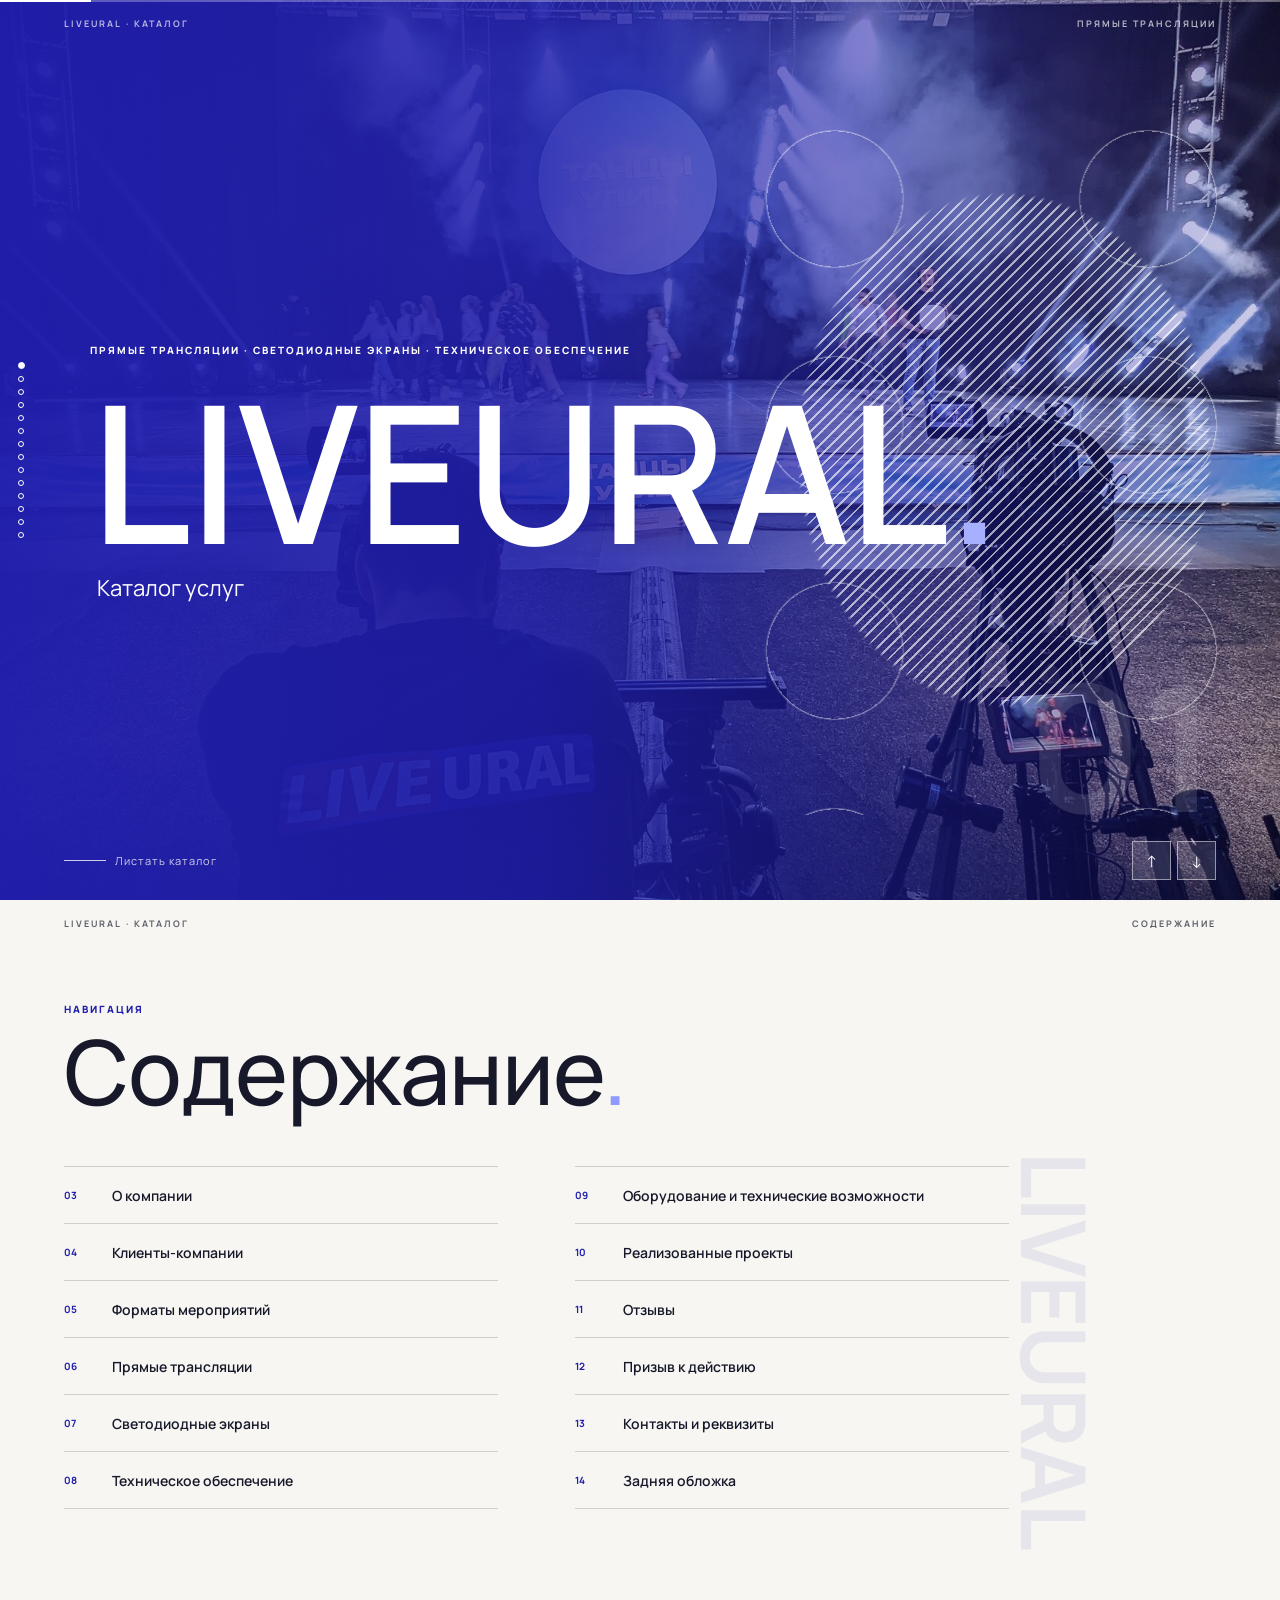
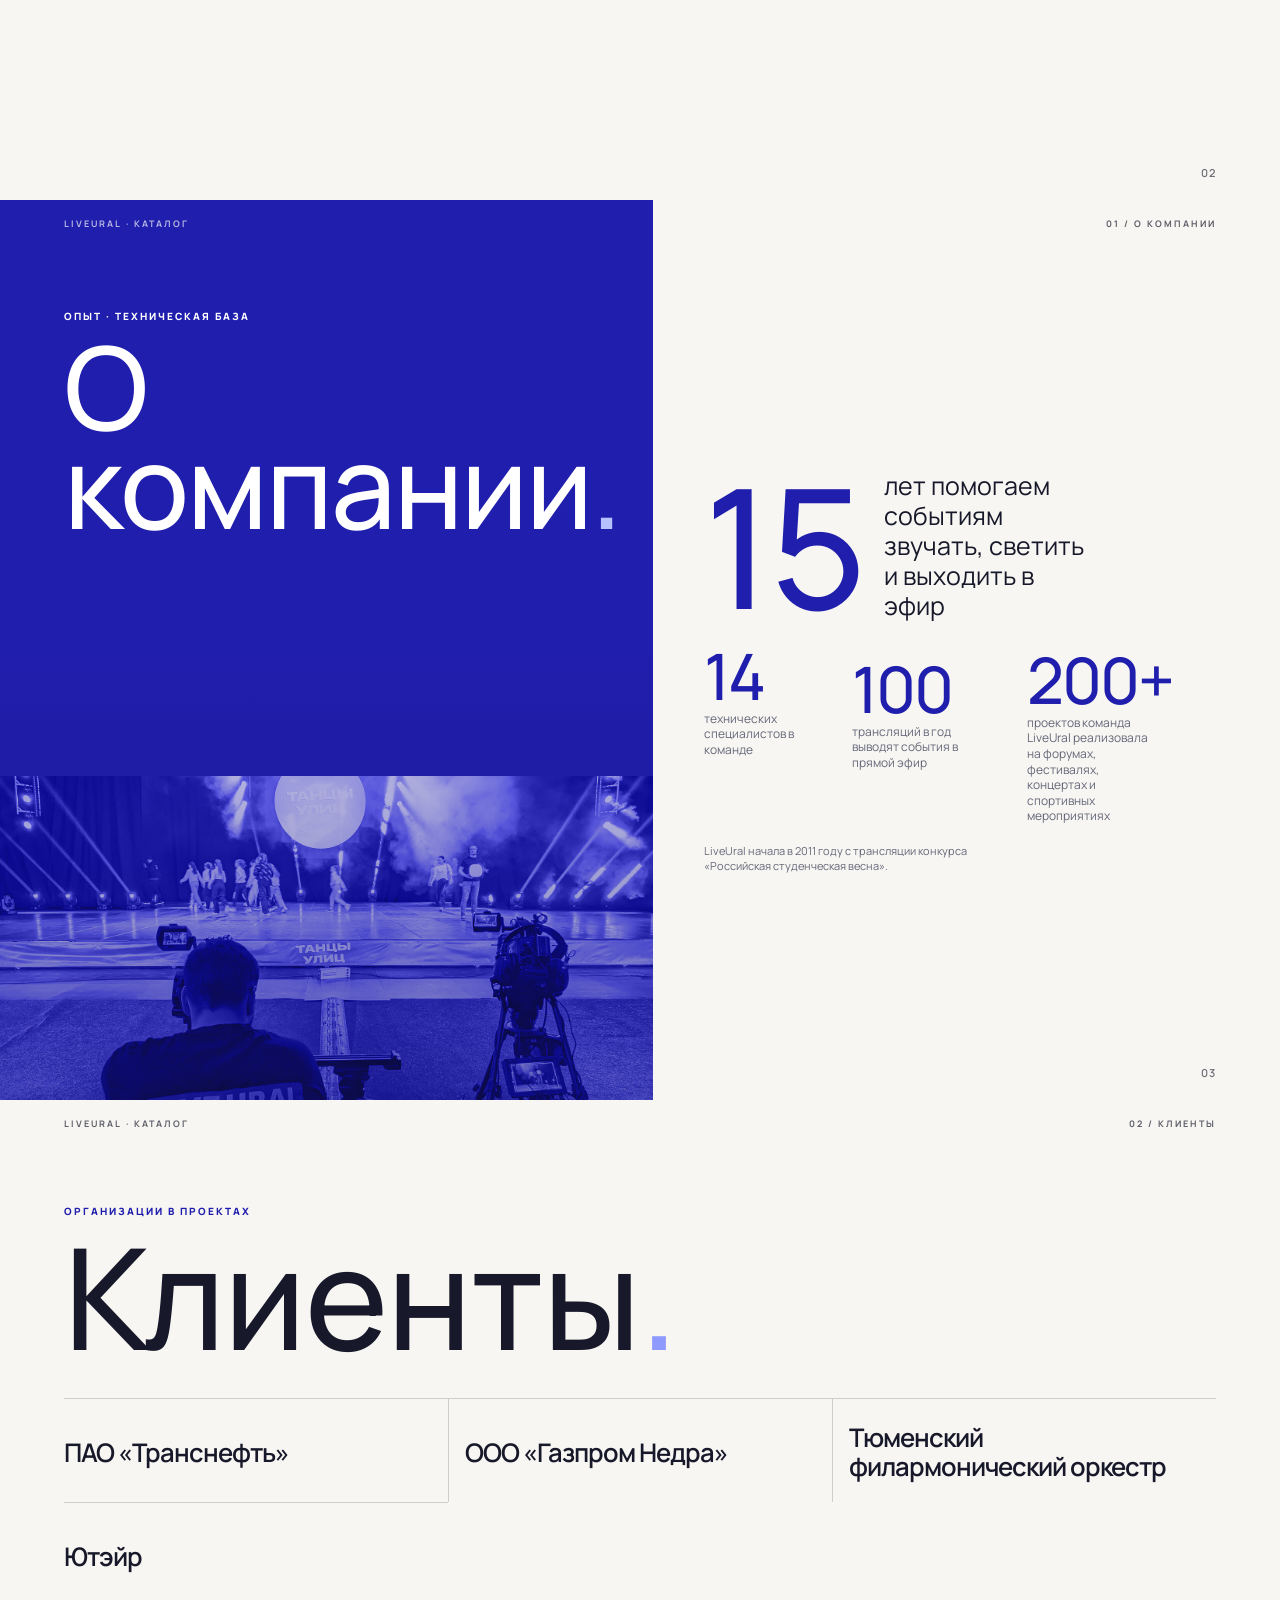
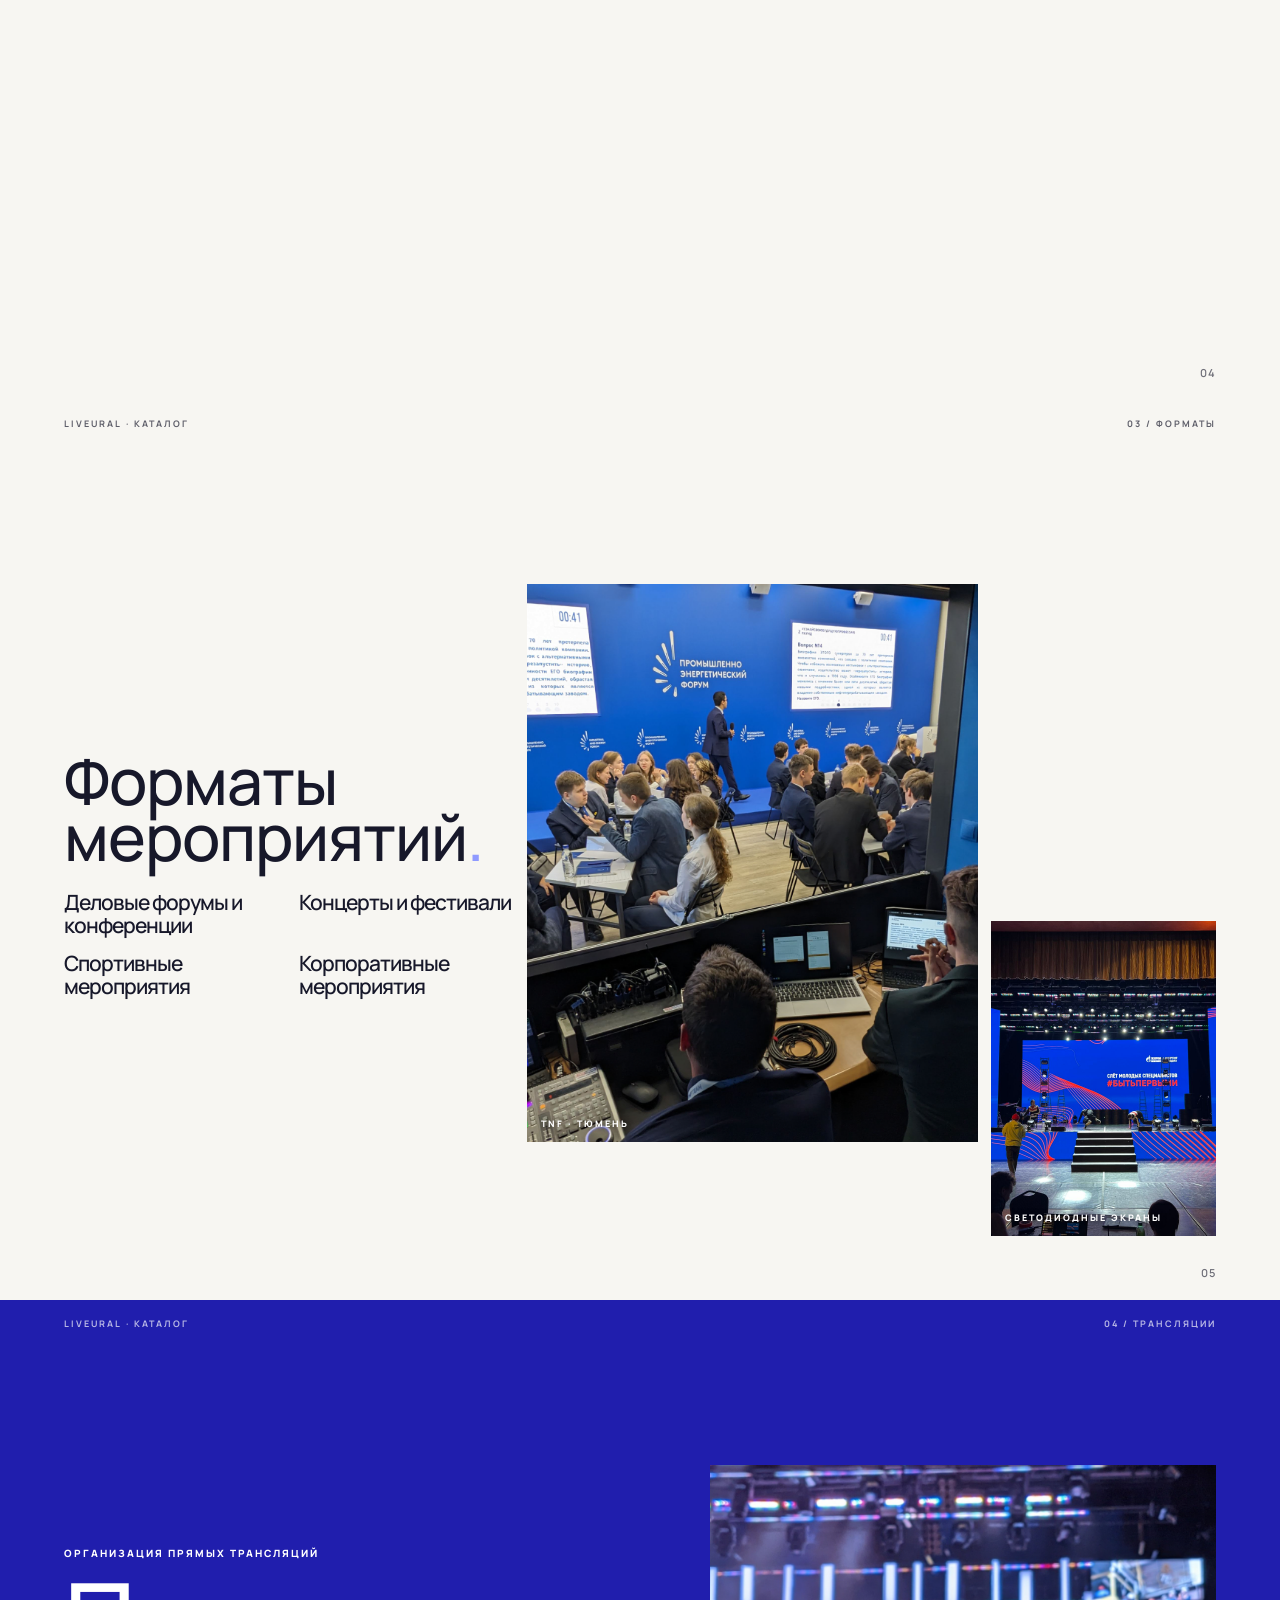
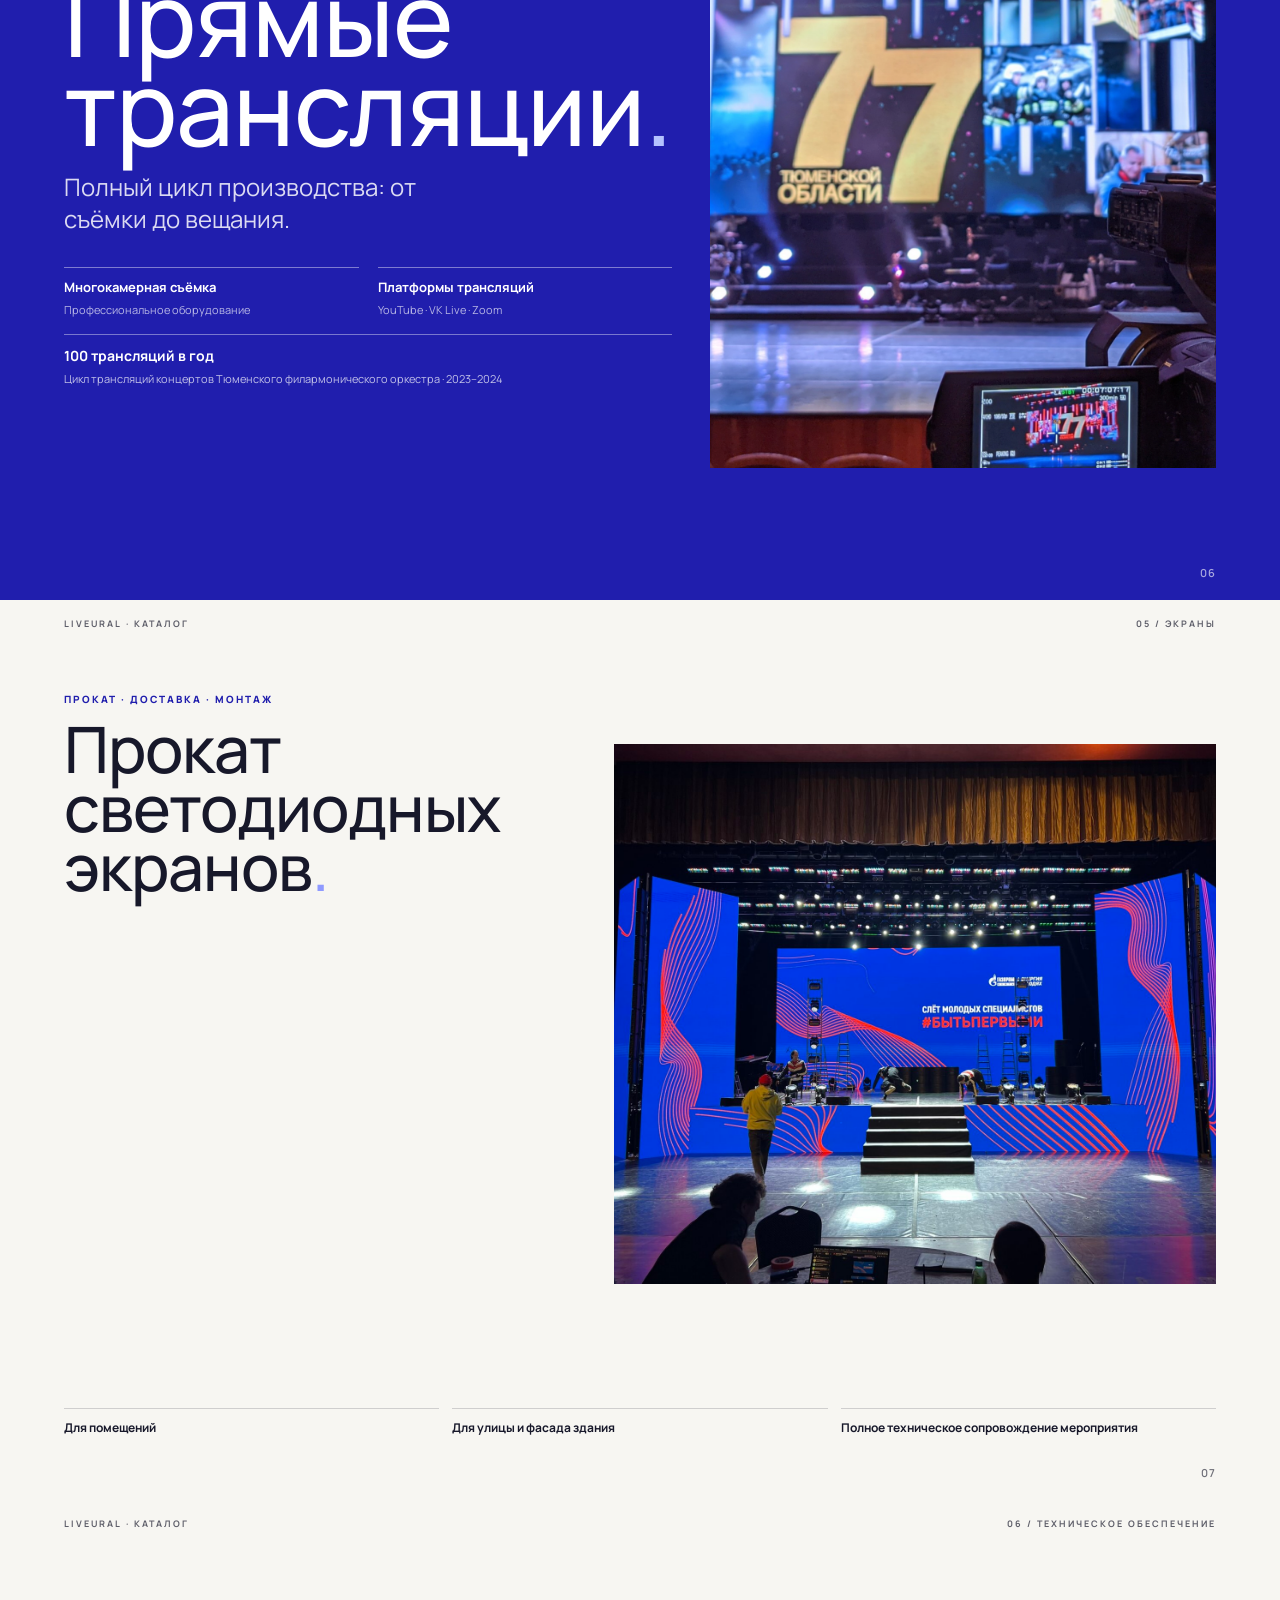
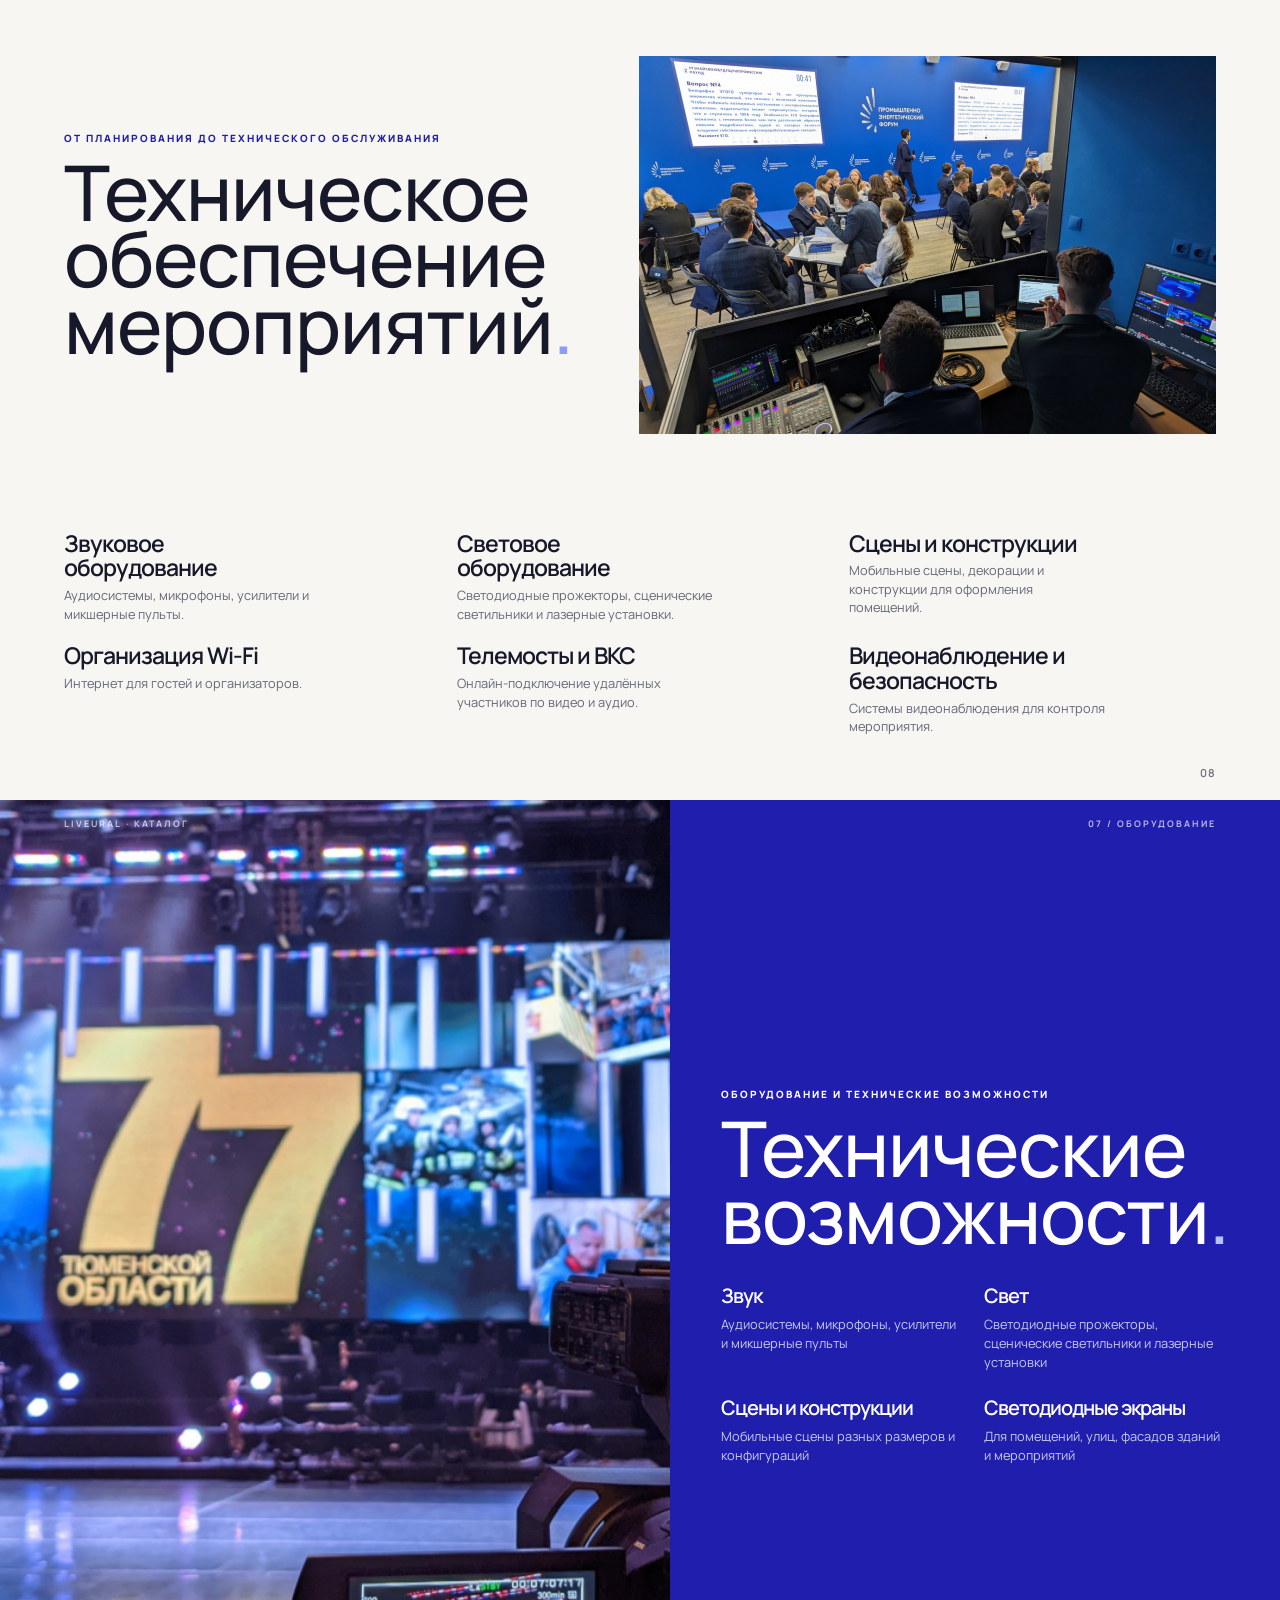
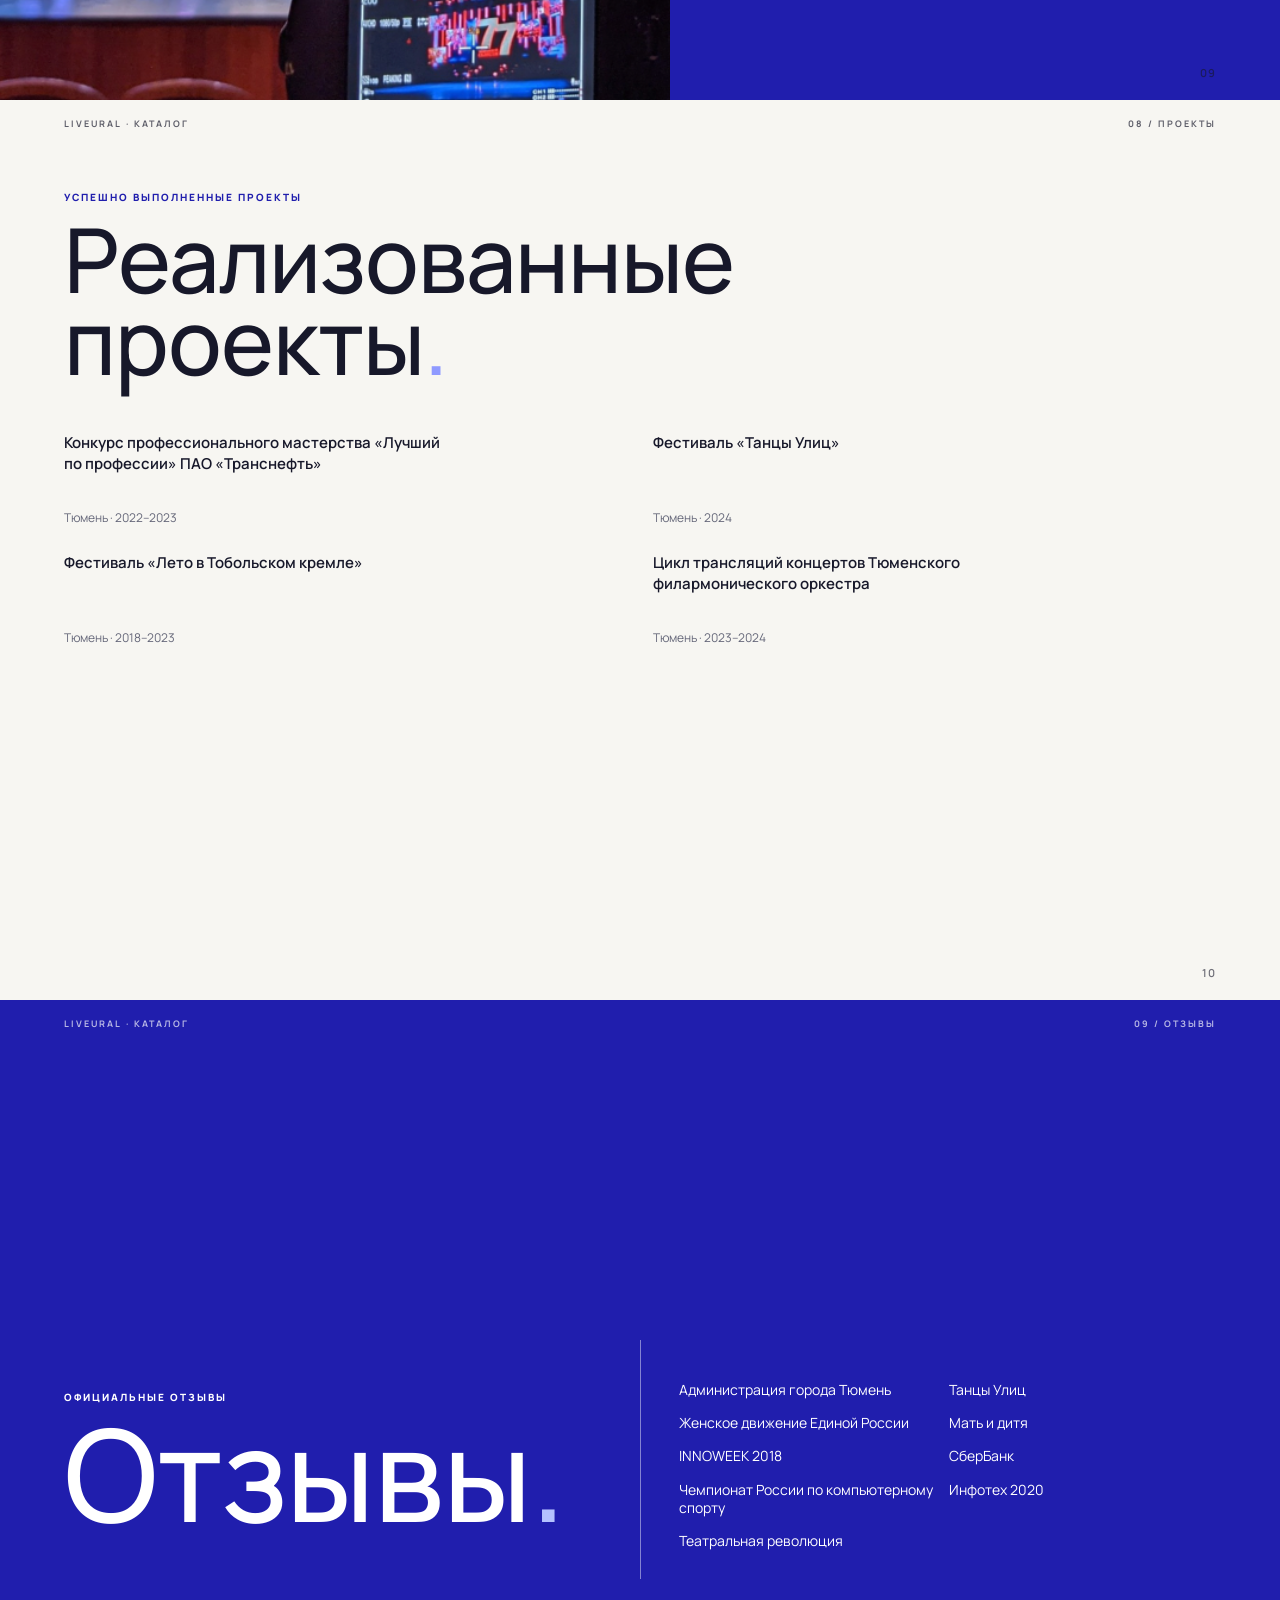
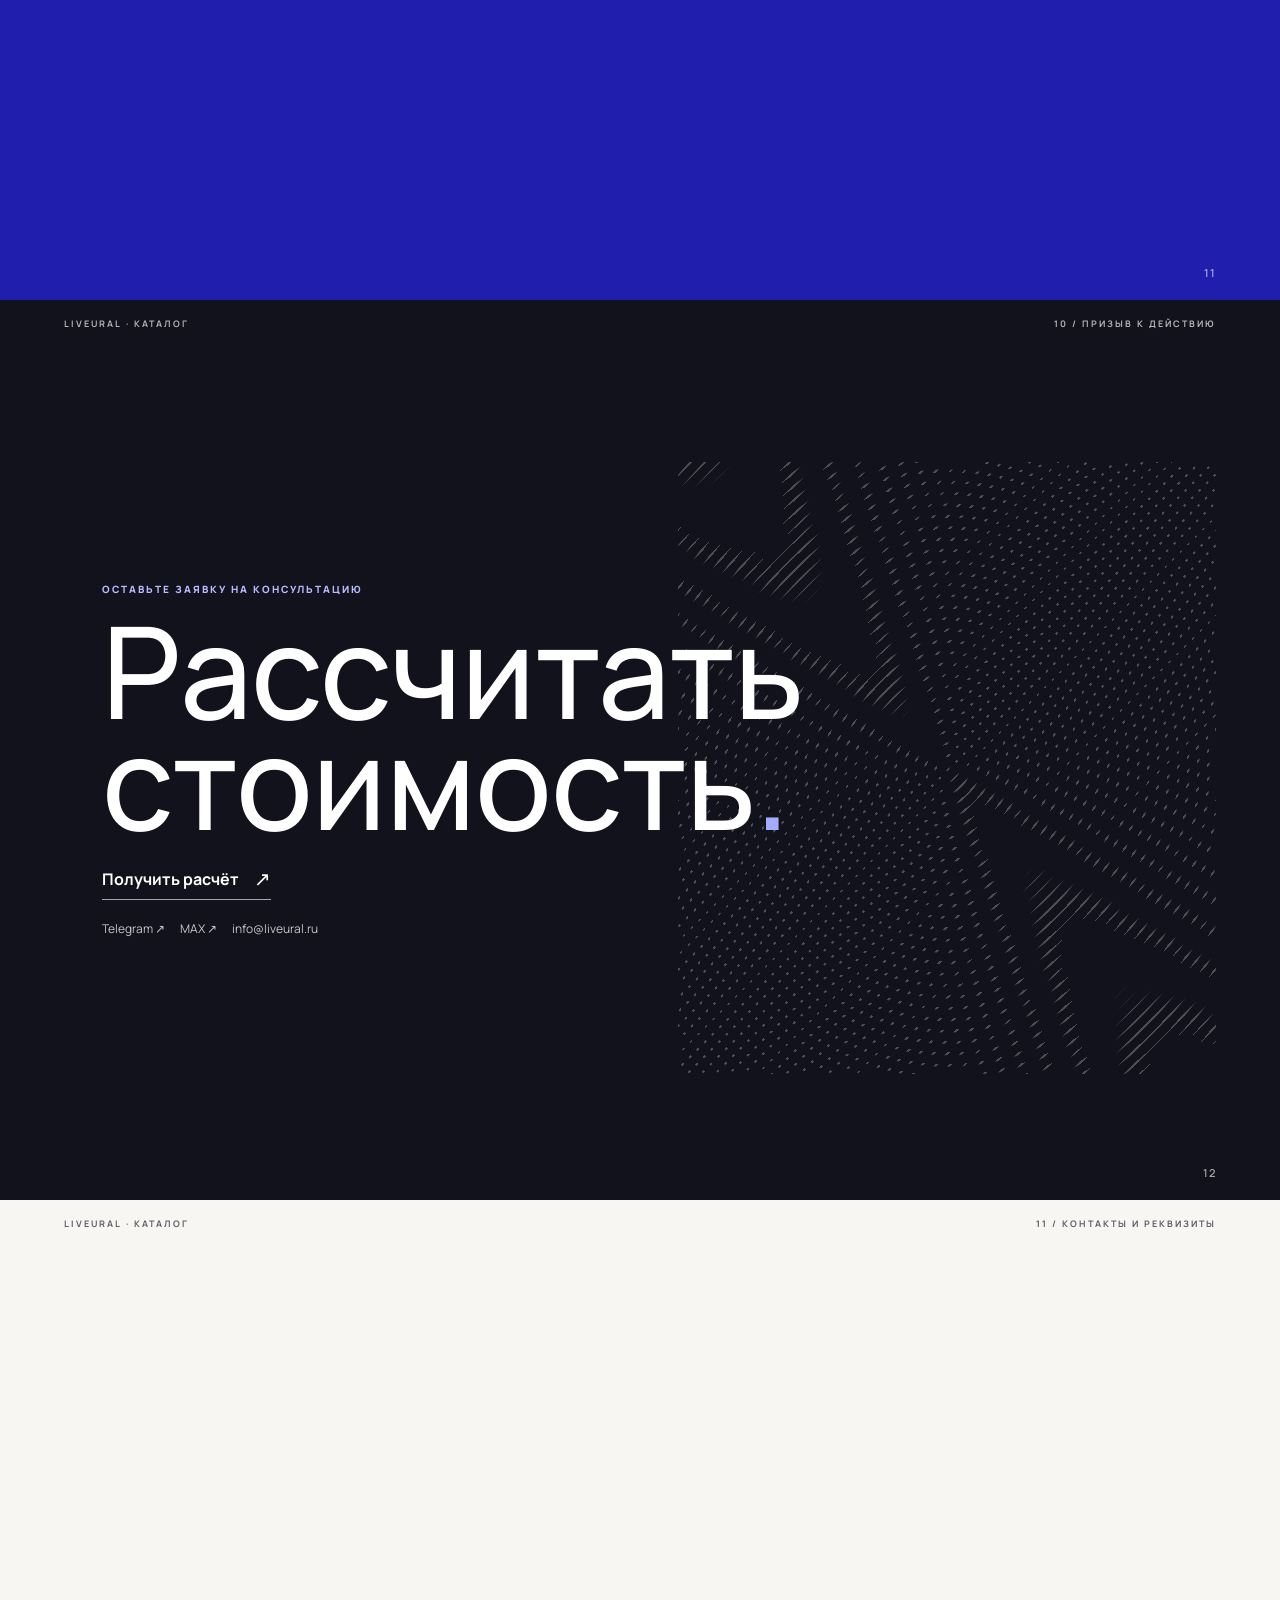
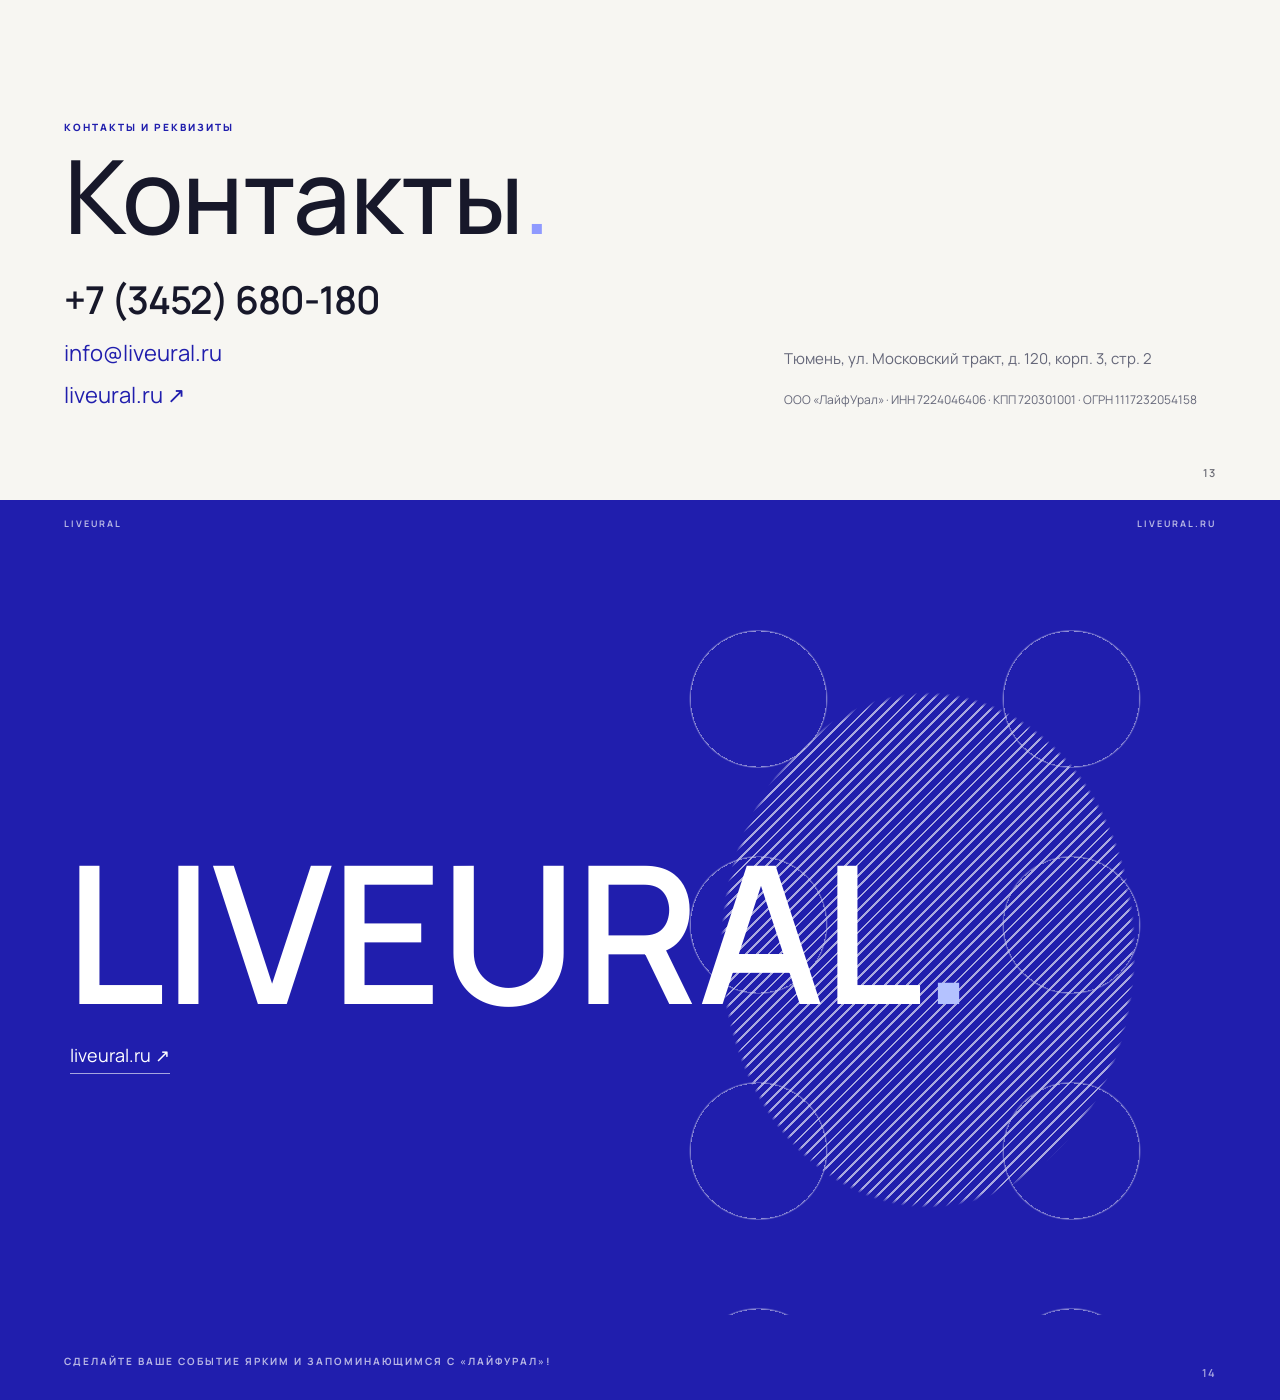
==== commit f957c878: "Restore all company metrics" ====
--- a/index.html
+++ b/index.html
@@ -65,10 +65,12 @@
       <div class="about-facts paper">
         <div class="about-story">
           <div class="about-years"><strong>15</strong><span>лет помогаем событиям звучать, светить и выходить в эфир</span></div>
-          <div class="about-narrative">
-            <p>LiveUral начала в 2011 году с трансляции конкурса «Российская студенческая весна».</p>
-            <p>Сегодня в команде 14 технических специалистов. За год LiveUral проводит 100 трансляций, а в портфолио компании больше 200 проектов.</p>
+          <div class="about-proof">
+            <div class="proof-team"><strong>14</strong><span>технических специалистов в команде</span></div>
+            <div class="proof-streams"><strong>100</strong><span>трансляций в год выводят события в прямой эфир</span></div>
+            <div class="proof-projects"><strong>200+</strong><span>проектов команда LiveUral реализовала на форумах, фестивалях, концертах и спортивных мероприятиях</span></div>
           </div>
+          <p class="about-origin">LiveUral начала в 2011 году с трансляции конкурса «Российская студенческая весна».</p>
         </div>
       </div>
       <div class="page-no">03</div>
--- a/styles.css
+++ b/styles.css
@@ -94,12 +94,17 @@
 .about-panel img { position: absolute; left: 0; bottom: 0; width: 100%; height: 36%; object-fit: cover; filter: saturate(.72); mix-blend-mode: luminosity; opacity: .78; }
 .about-panel::after { content: ""; position: absolute; inset: 48% 0 0; background: linear-gradient(180deg, transparent, rgba(18,17,111,.4)); }
 .about-facts { display: flex; align-items: center; padding: 90px clamp(26px, 4vw, 64px) 45px; }
-.about-story { max-width: 640px; }
-.about-years { display: grid; grid-template-columns: auto 1fr; align-items: center; gap: 19px; padding-bottom: 19px; border-bottom: 1px solid var(--line); }
+.about-story { width: 100%; max-width: 640px; }
+.about-years { display: grid; grid-template-columns: auto 1fr; align-items: center; gap: 19px; margin-bottom: 26px; }
 .about-years strong { color: var(--blue); font-size: clamp(112px, 13vw, 192px); line-height: 78%; font-weight: 500; letter-spacing: -2px; }
 .about-years span { max-width: 14ch; font-size: clamp(18px, 2vw, 25px); line-height: 120%; }
-.about-narrative { display: grid; grid-template-columns: 1fr 1fr; gap: 19px; margin-top: 18px; }
-.about-narrative p { margin: 0; color: var(--muted); font-size: clamp(12px, 1vw, 14px); line-height: 155%; }
+.about-proof { display: grid; grid-template-columns: 1fr 1.2fr 1.5fr; align-items: start; gap: 13px; }
+.about-proof > div { display: flex; flex-direction: column; align-items: flex-start; }
+.about-proof strong { color: var(--blue); font-size: clamp(43px, 5vw, 70px); line-height: 90%; font-weight: 500; letter-spacing: -2px; }
+.about-proof span { max-width: 19ch; margin-top: 6px; color: var(--muted); font-size: 12px; line-height: 130%; }
+.proof-streams { padding-top: 13px; }
+.proof-projects { padding-top: 4px; }
+.about-origin { max-width: 42ch; margin: 19px 0 0; color: var(--muted); font-size: 11px; line-height: 140%; }
 
 /* Clients */
 .slide--clients { padding-top: 104px; }
@@ -242,15 +247,18 @@
   .slide--contents { padding-top: 77px; }
   .vertical-word { display: none; }
   .slide--about { display: flex; flex-direction: column; padding: 0; }
-  .about-panel { min-height: 53svh; padding: 77px 19px 0; }
+  .about-panel { min-height: 45svh; padding: 77px 19px 0; }
   .about-panel h2 { font-size: clamp(64px, 15vw, 112px); }
   .about-panel img { height: 38%; }
   .about-facts { flex: 1; padding: 19px 19px 45px; }
-  .about-years { grid-template-columns: auto 1fr; gap: 13px; padding-bottom: 13px; }
-  .about-years strong { font-size: 112px; }
+  .about-years { grid-template-columns: auto 1fr; gap: 13px; margin-bottom: 19px; }
+  .about-years strong { font-size: 96px; }
   .about-years span { font-size: 16px; }
-  .about-narrative { grid-template-columns: 1fr; gap: 9px; margin-top: 13px; }
-  .about-narrative p { font-size: 12px; }
+  .about-proof { grid-template-columns: 1fr 1fr; column-gap: 13px; row-gap: 13px; }
+  .about-proof strong { font-size: 48px; }
+  .about-proof span { margin-top: 4px; font-size: 11px; }
+  .proof-streams, .proof-projects { padding-top: 0; }
+  .about-origin { margin-top: 13px; font-size: 10px; }
   .client-list { grid-template-columns: repeat(2, 1fr); margin-top: 26px; }
   .client-list > div { min-height: 96px; padding-right: 10px; }
   .client-list > div:nth-child(2n + 1) { padding-left: 0; border-left: 0; }
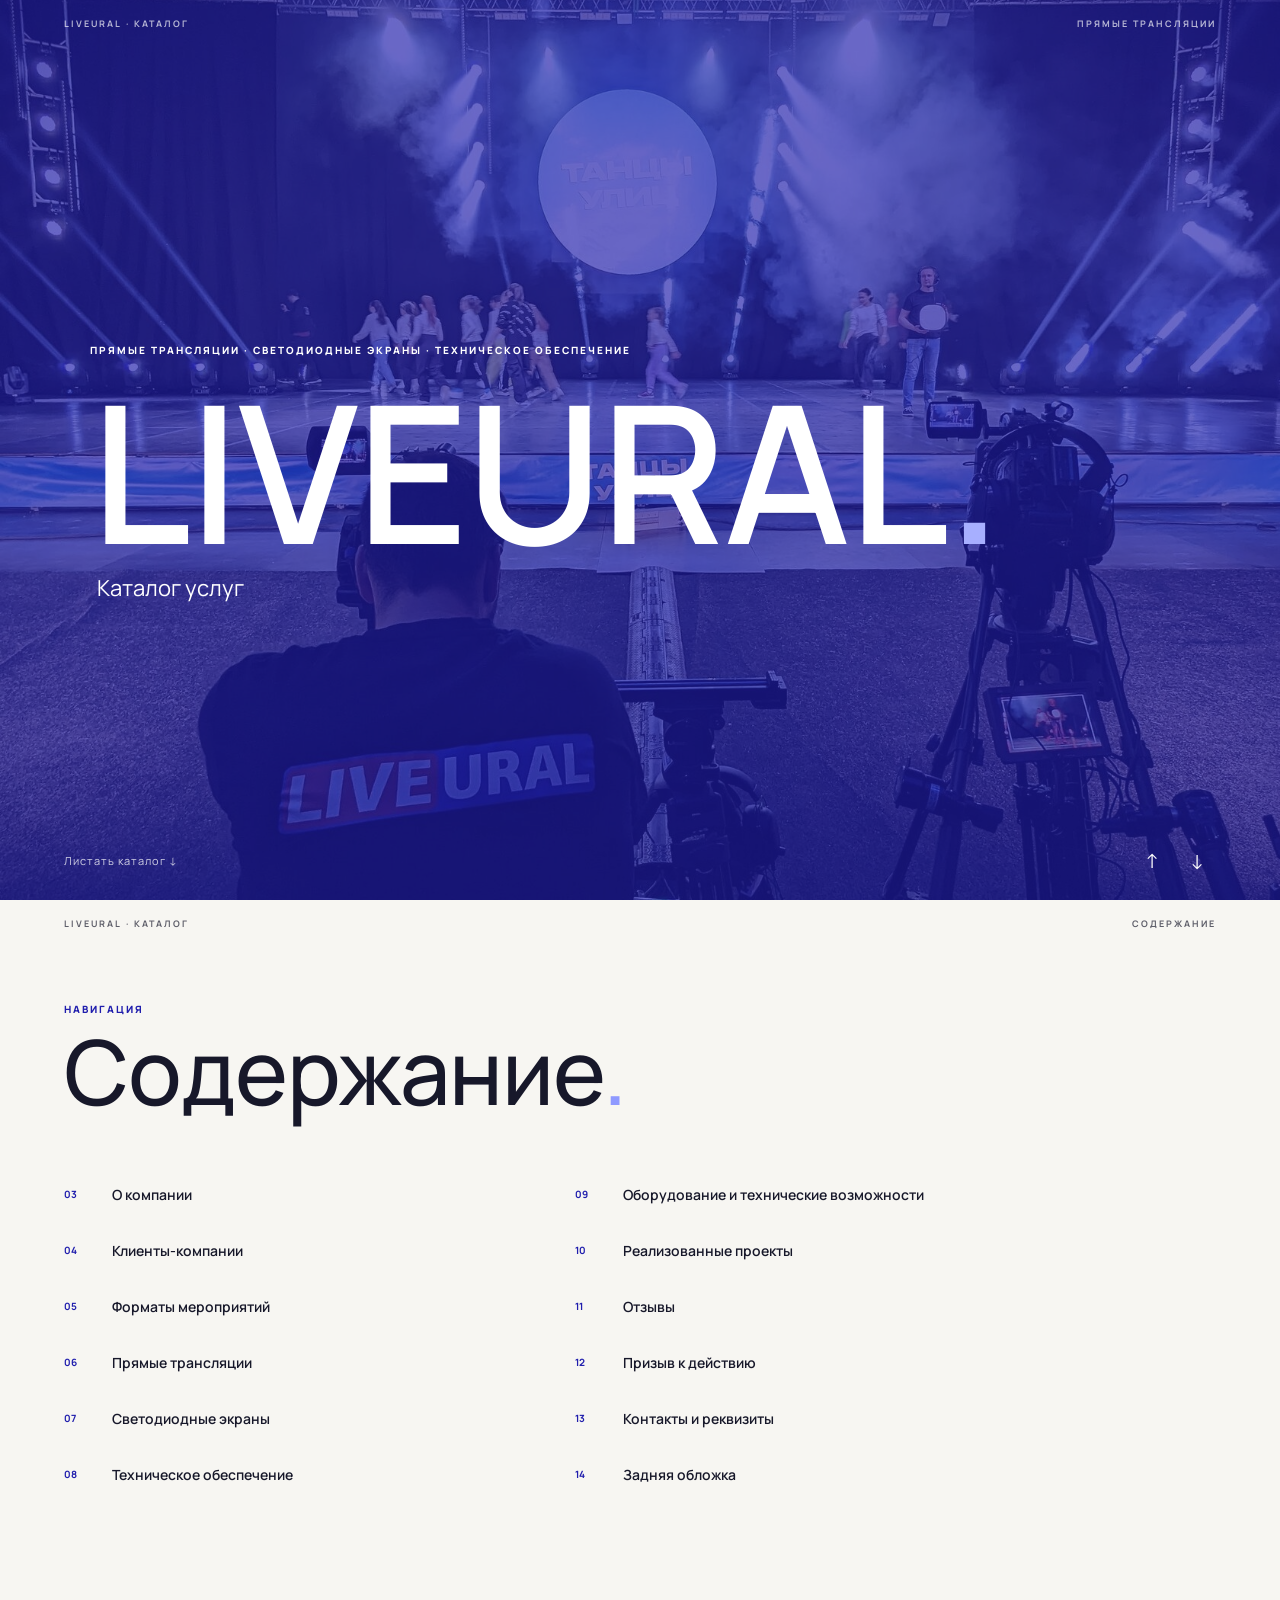
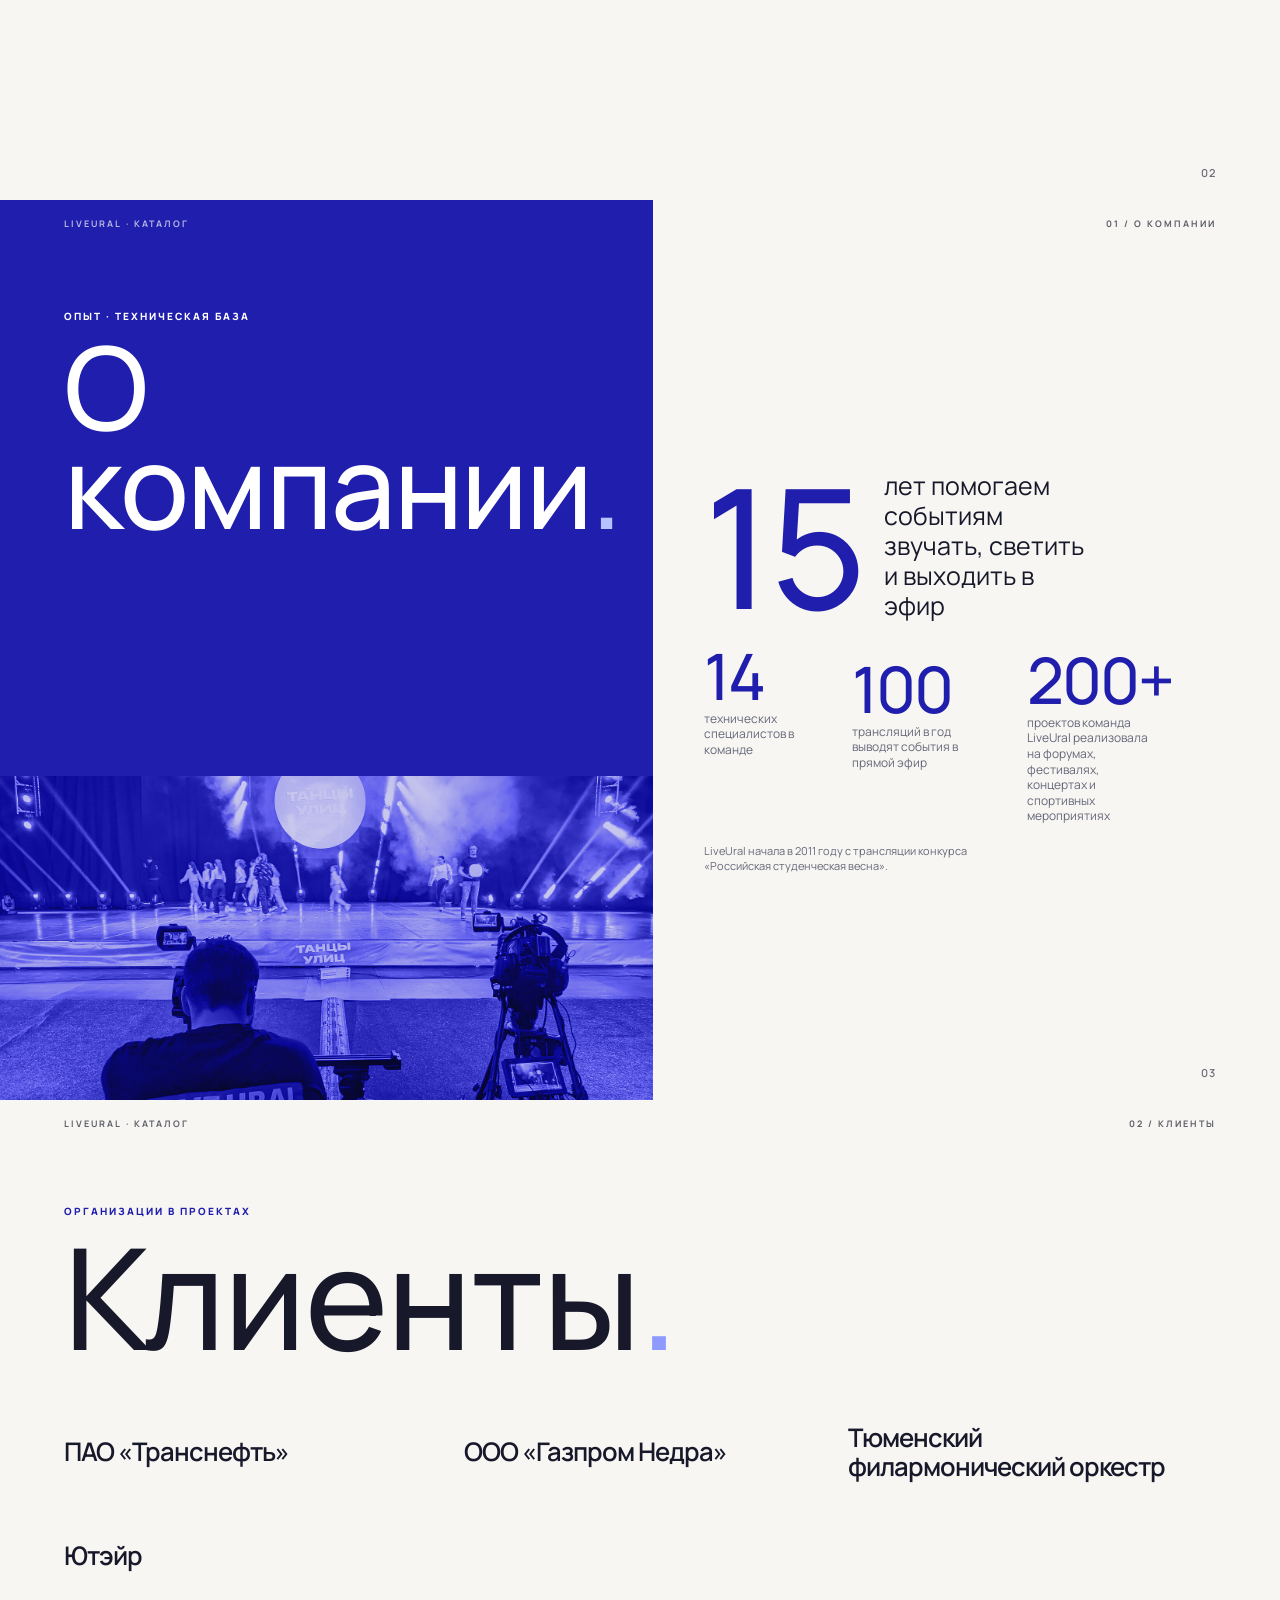
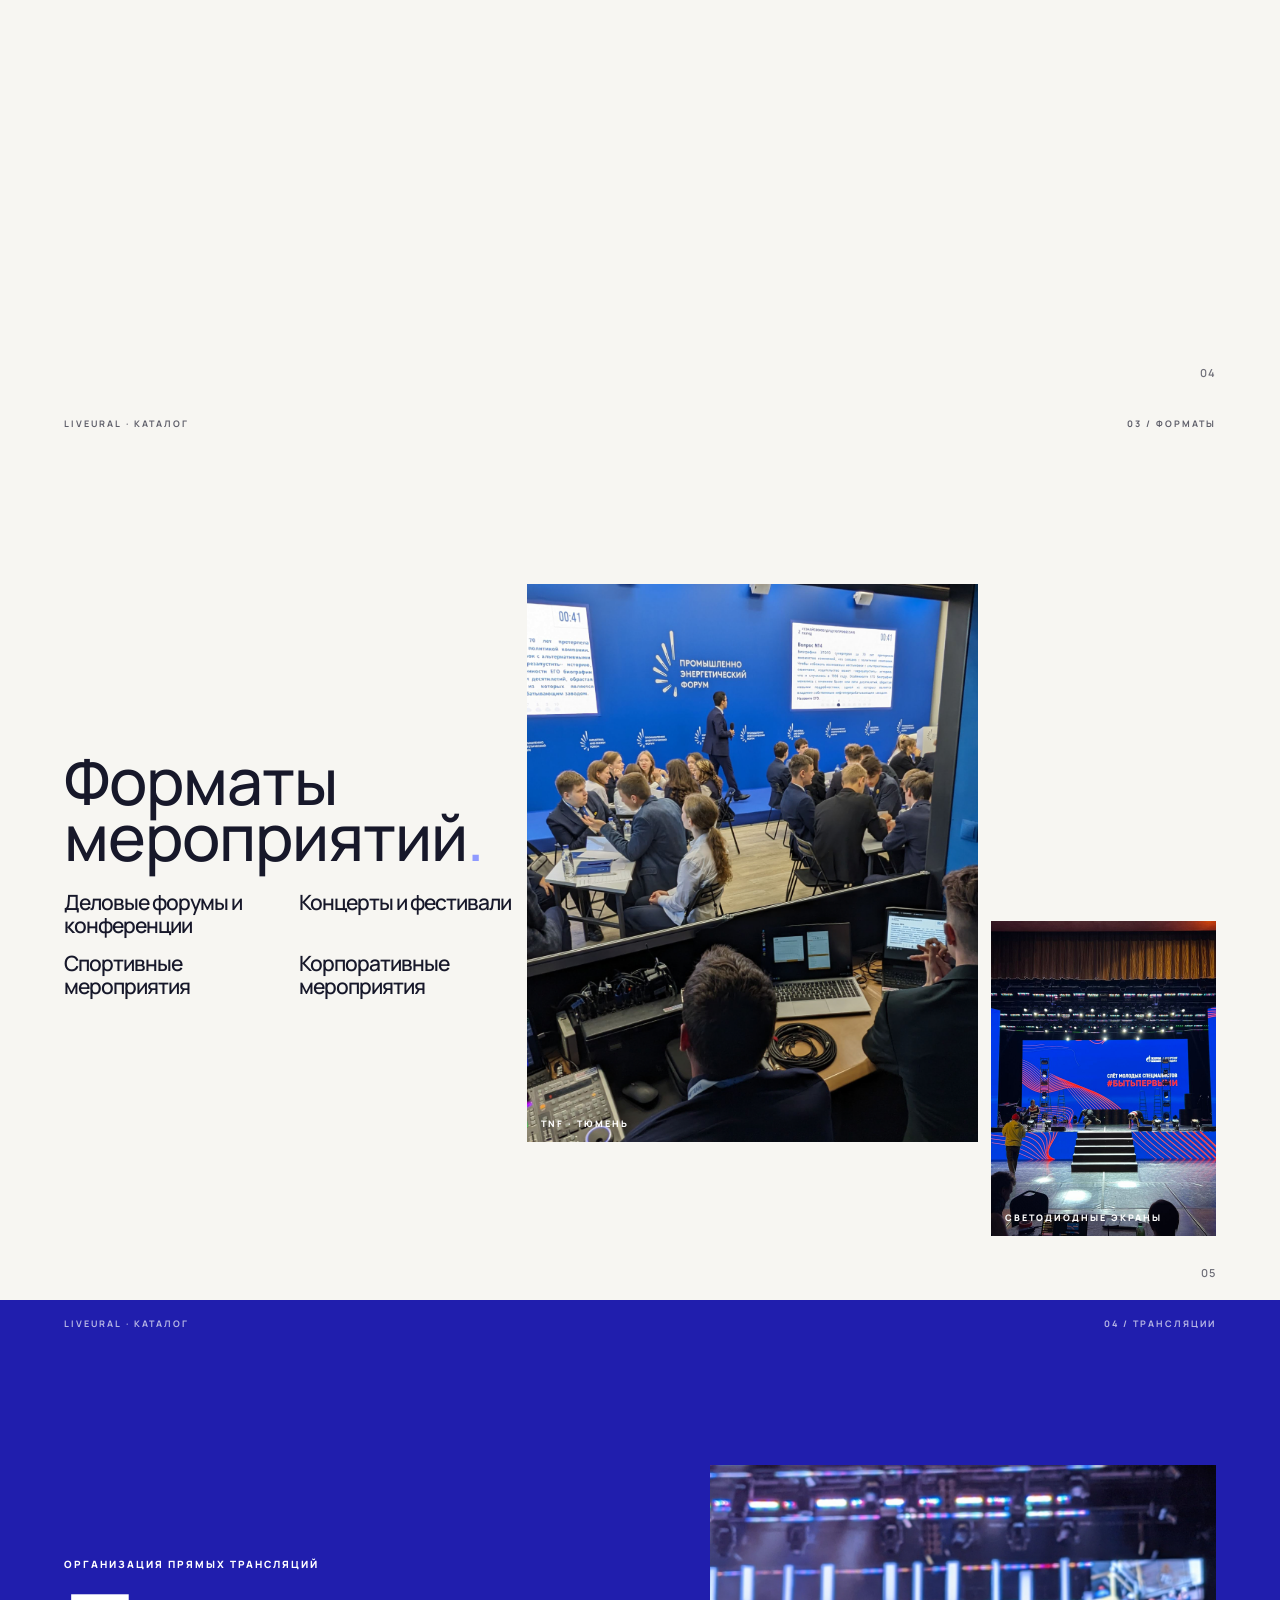
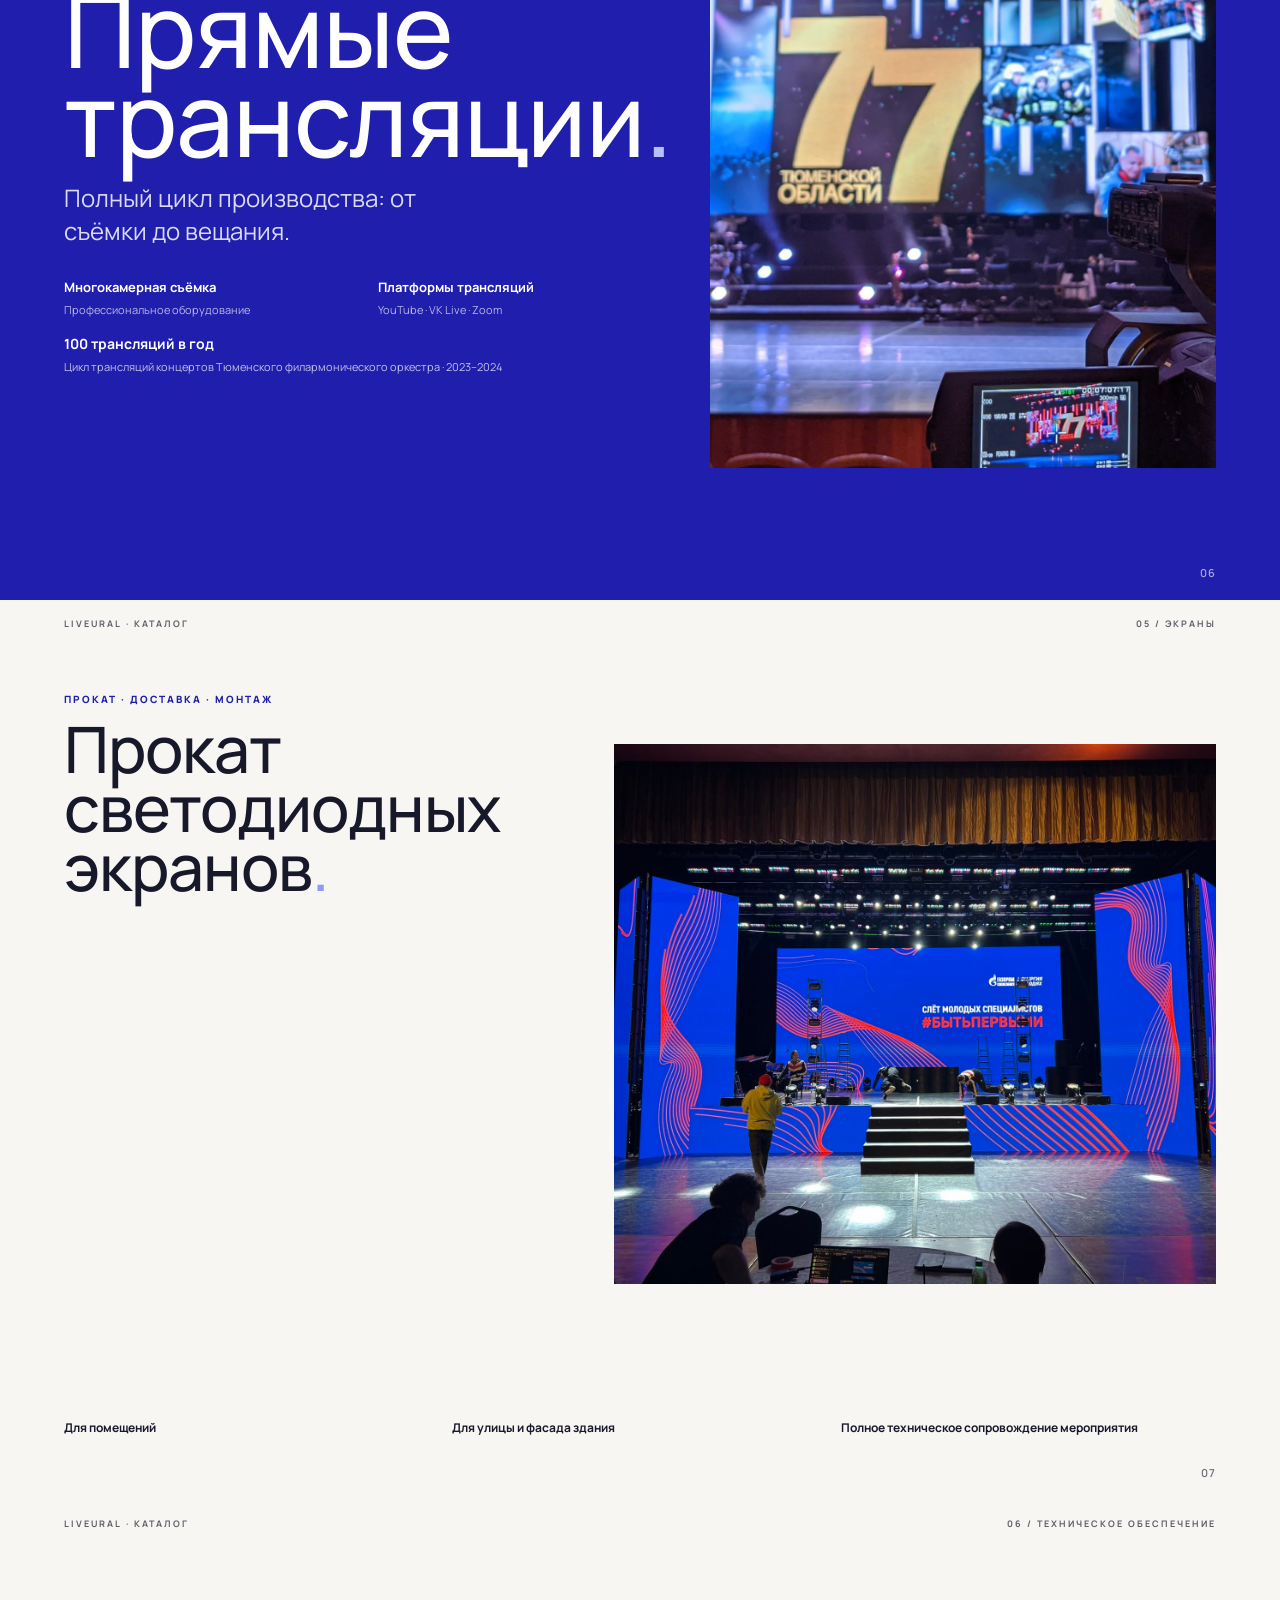
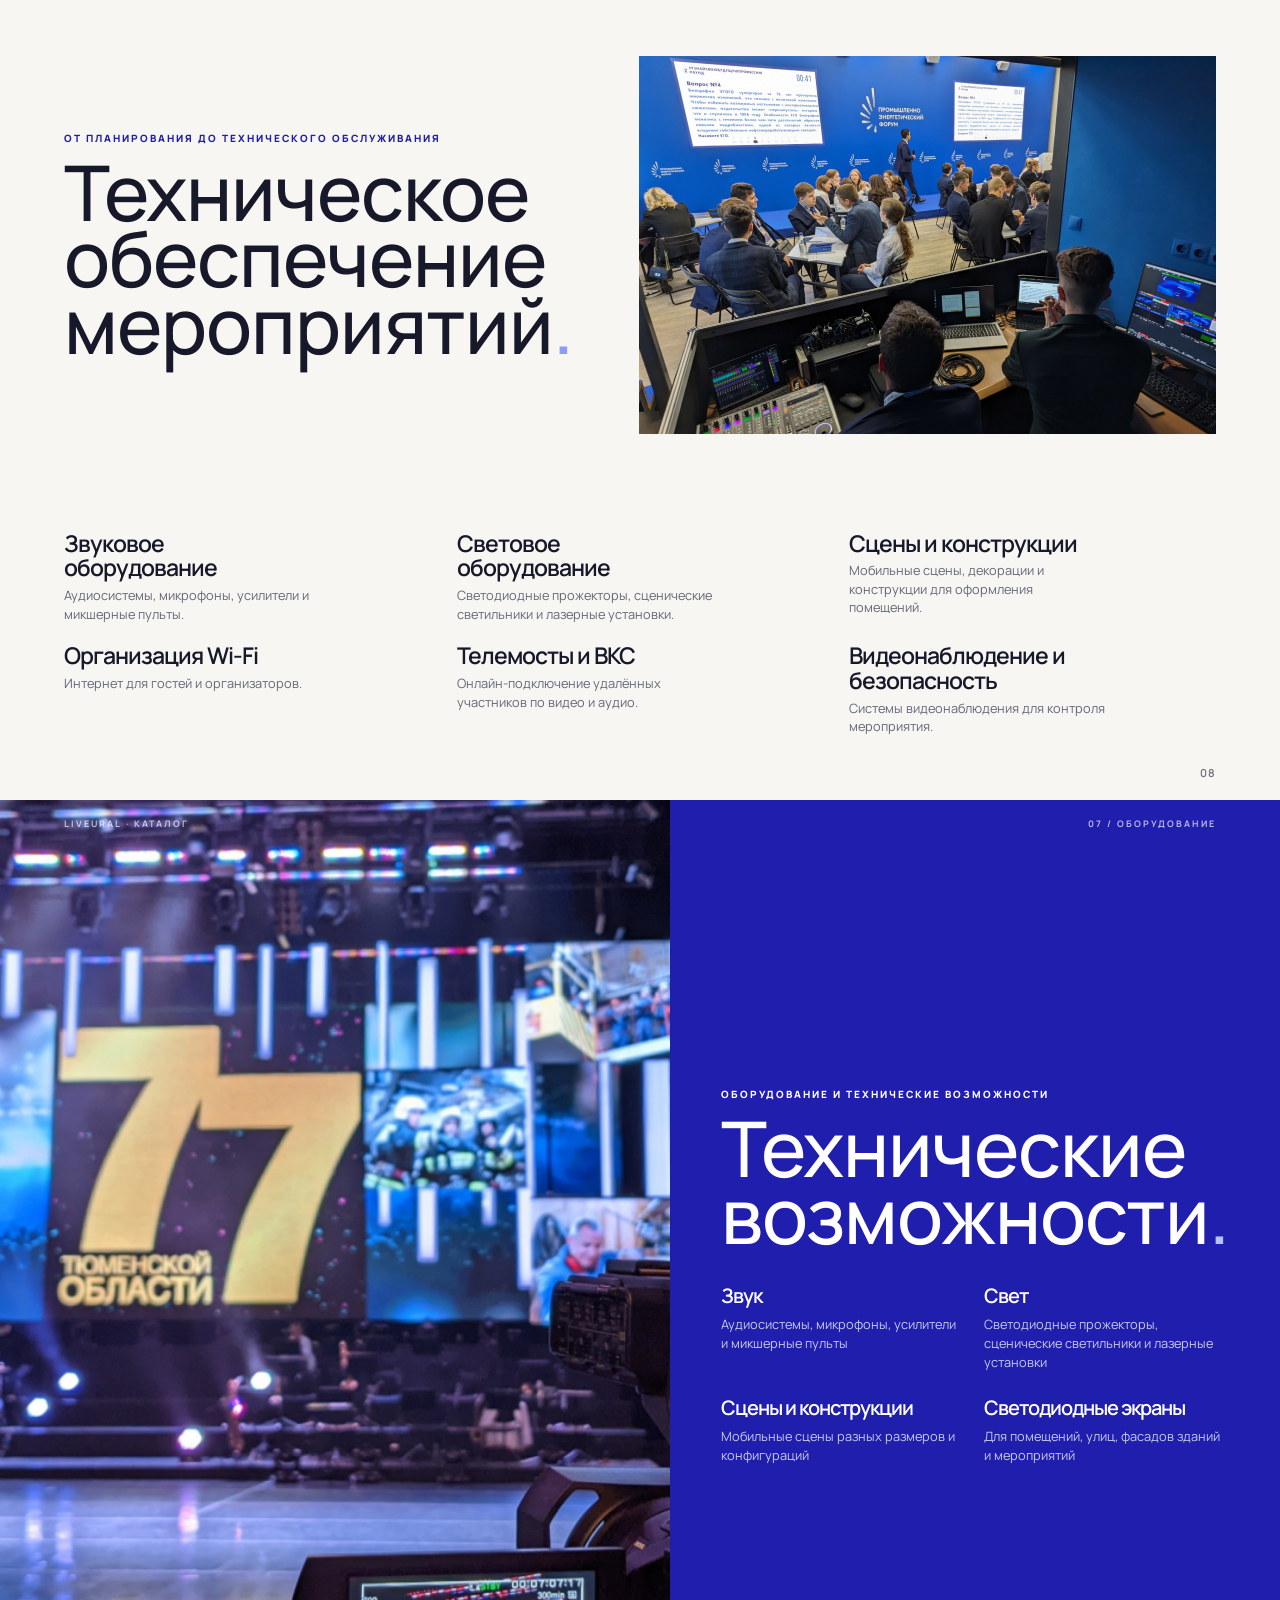
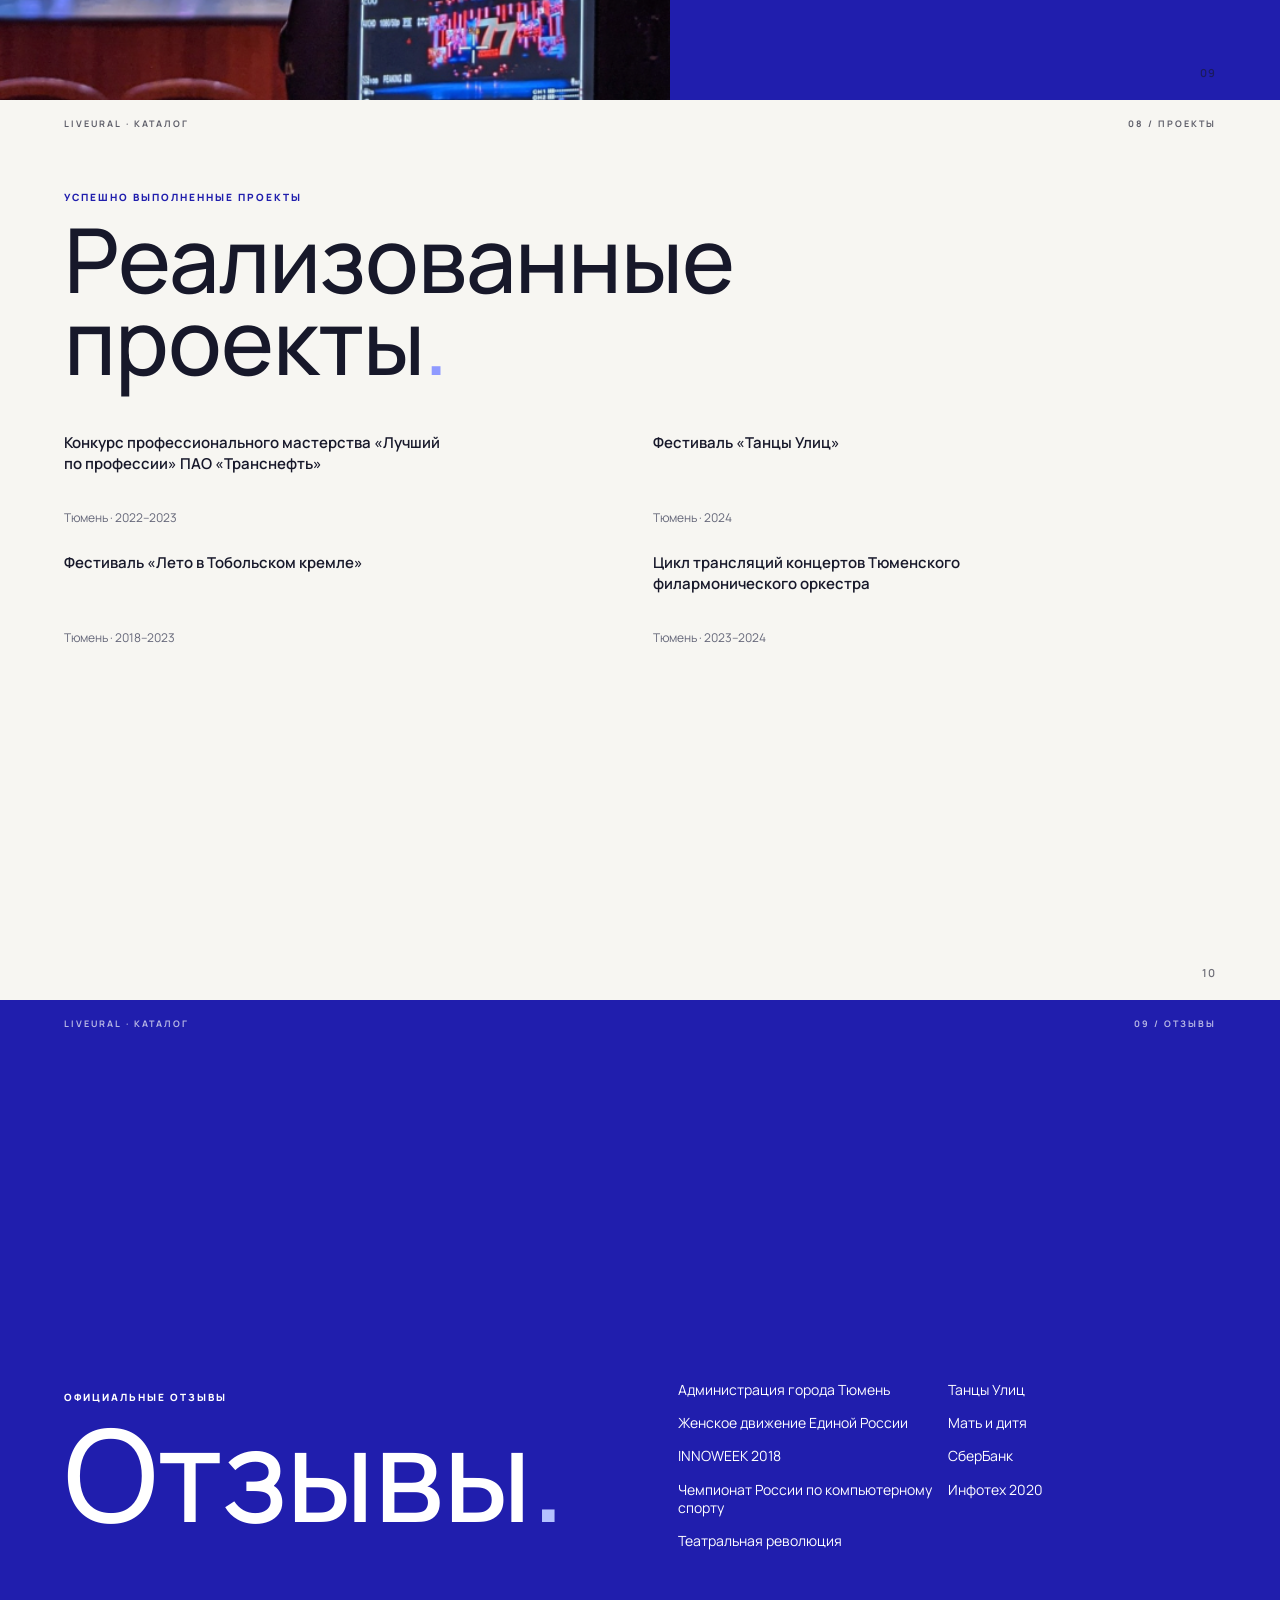
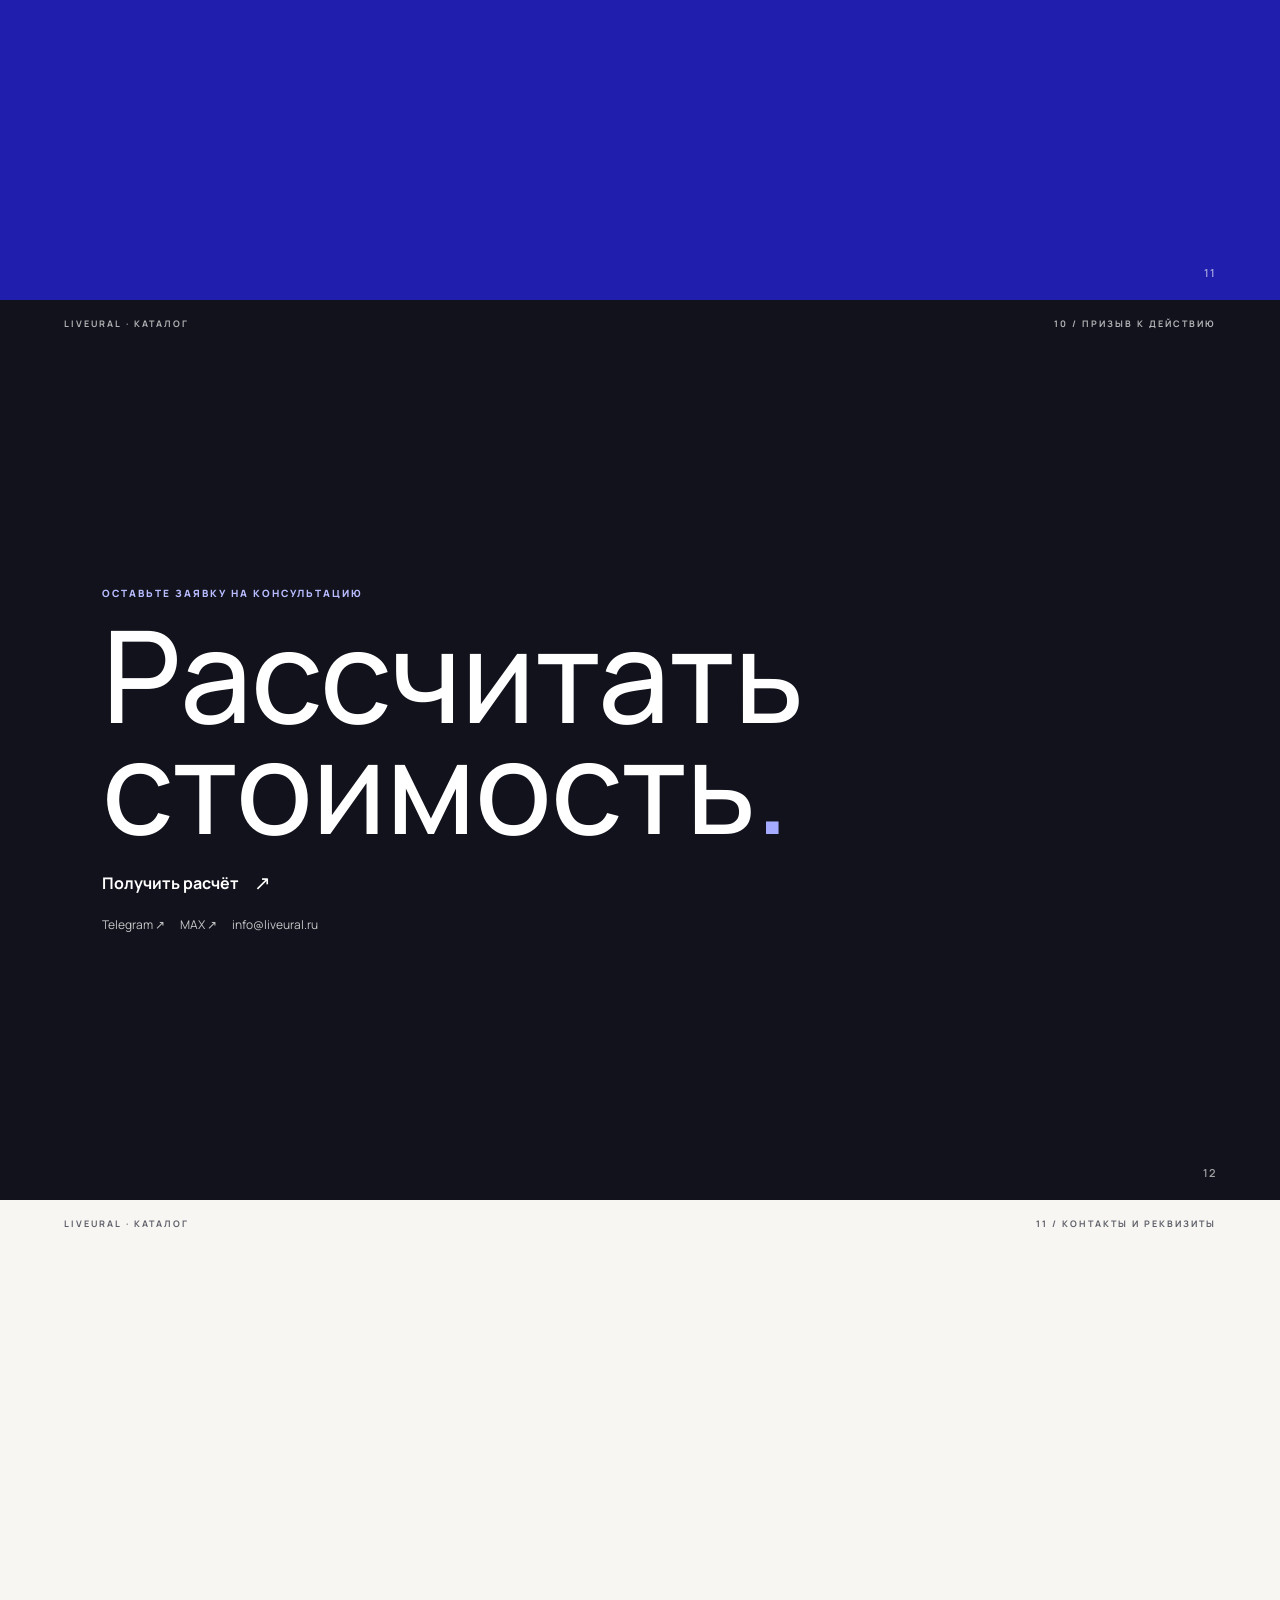
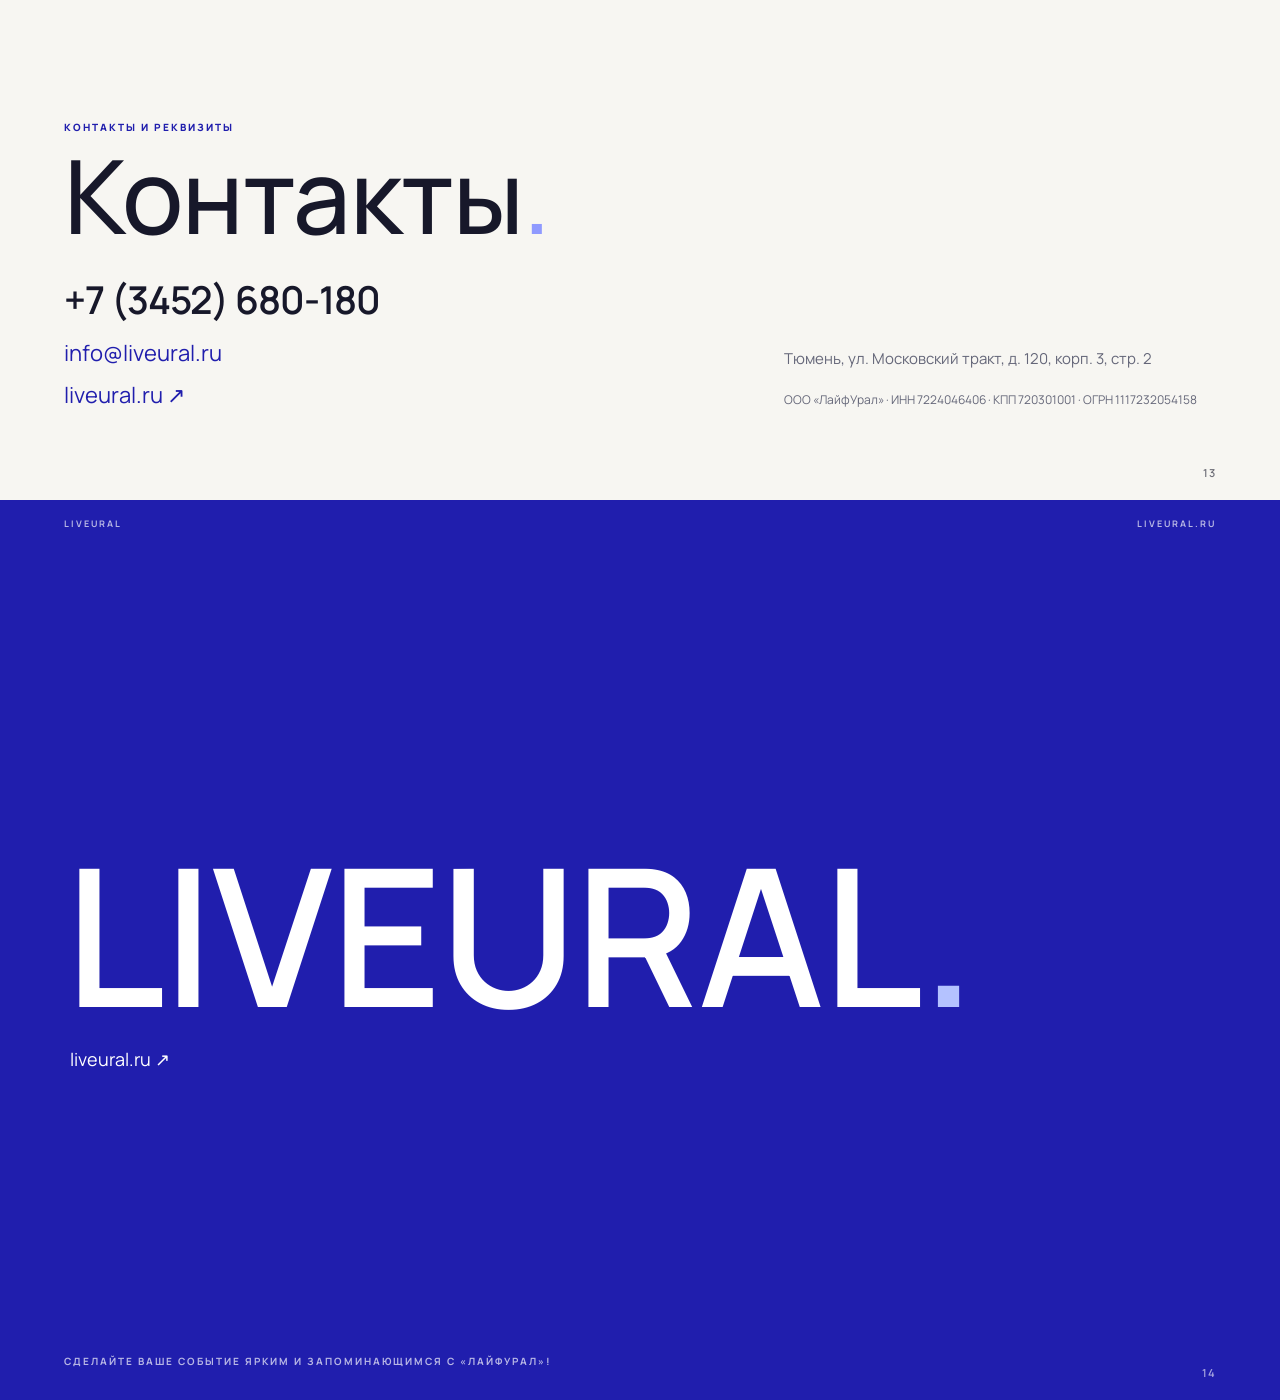
==== commit 16a4f443: "Remove decorative shapes and rules" ====
--- a/index.html
+++ b/index.html
@@ -10,7 +10,7 @@
   <script src="script.js" defer></script>
 </head>
 <body>
-  <header class="chrome" role="progressbar" aria-label="Просмотр каталога" aria-valuemin="1" aria-valuemax="14" aria-valuenow="1">
+  <header class="chrome visually-hidden" role="progressbar" aria-label="Просмотр каталога" aria-valuemin="1" aria-valuemax="14" aria-valuenow="1">
     <div class="chrome__progress" aria-hidden="true"><i id="progress"></i></div>
     <span id="current" class="visually-hidden">01</span>
   </header>
@@ -19,15 +19,13 @@
   <main class="catalog" id="catalog">
     <section class="slide slide--cover blue" id="cover" data-name="Обложка" aria-label="Обложка">
       <div class="cover-photo"><img src="assets/site-about.jpg" alt="Трансляция фестиваля «Танцы улиц» силами команды LiveUral"></div>
-      <div class="cover-pattern" aria-hidden="true"></div>
       <div class="folio"><span>LIVEURAL · КАТАЛОГ</span><span>ПРЯМЫЕ ТРАНСЛЯЦИИ</span></div>
       <div class="cover-copy">
         <p class="eyebrow">ПРЯМЫЕ ТРАНСЛЯЦИИ · СВЕТОДИОДНЫЕ ЭКРАНЫ · ТЕХНИЧЕСКОЕ ОБЕСПЕЧЕНИЕ</p>
         <h1>LIVEURAL<span class="dot">.</span></h1>
         <p class="cover-line">Каталог услуг</p>
       </div>
-      <div class="cover-mark" aria-hidden="true">01</div>
-      <a class="scroll-cue" href="#contents"><span></span>Листать каталог</a>
+      <a class="scroll-cue" href="#contents">Листать каталог ↓</a>
     </section>
 
     <section class="slide slide--contents paper" id="contents" data-name="Содержание">
@@ -51,7 +49,6 @@
           <li><a href="#back-cover"><em>14</em><span>Задняя обложка</span></a></li>
         </ol>
       </div>
-      <div class="vertical-word" aria-hidden="true">LIVEURAL</div>
       <div class="page-no">02</div>
     </section>
 
@@ -167,7 +164,6 @@
 
     <section class="slide slide--cta" id="contact-cta" data-name="Призыв к действию">
       <div class="folio"><span>LIVEURAL · КАТАЛОГ</span><span>10 / ПРИЗЫВ К ДЕЙСТВИЮ</span></div>
-      <div class="cta-pattern" aria-hidden="true"></div>
       <p class="eyebrow">ОСТАВЬТЕ ЗАЯВКУ НА КОНСУЛЬТАЦИЮ</p>
       <h2>Рассчитать стоимость<span class="dot">.</span></h2>
       <a class="cta-link" href="https://liveural.ru/">Получить расчёт <span>↗</span></a>
@@ -184,7 +180,6 @@
     </section>
 
     <section class="slide slide--back blue" id="back-cover" data-name="Задняя обложка">
-      <div class="cover-pattern" aria-hidden="true"></div>
       <div class="folio"><span>LIVEURAL</span><span>LIVEURAL.RU</span></div>
       <div class="back-word">LIVEURAL<span class="dot">.</span></div>
       <a class="back-url" href="https://liveural.ru/" target="_blank" rel="noreferrer">liveural.ru ↗</a>
--- a/styles.css
+++ b/styles.css
@@ -6,7 +6,6 @@
   --paper: #f7f6f2;
   --ink: #17182a;
   --muted: #656779;
-  --line: rgba(23, 24, 42, .18);
   --white: #fff;
   --page-pad: clamp(19px, 5vw, 80px);
   font-family: Manrope, Inter, "Helvetica Neue", Arial, sans-serif;
@@ -23,22 +22,14 @@
 button, a { -webkit-tap-highlight-color: transparent; }
 a:focus-visible, button:focus-visible { outline: 2px solid #f3c94e; outline-offset: 4px; }
 
-.chrome { position: fixed; z-index: 20; inset: 0 0 auto; height: 2px; pointer-events: none; }
-.chrome__progress { height: 2px; background: rgba(23,24,42,.16); }
-.chrome__progress i { display: block; width: 7%; height: 100%; background: var(--blue); transition: width 350ms ease; }
-.chrome.is-dark .chrome__progress { background: rgba(255,255,255,.28); }
-.chrome.is-dark .chrome__progress i { background: white; }
+.chrome { position: fixed; z-index: 20; inset: 0 auto auto 0; pointer-events: none; }
 .visually-hidden { position: absolute; width: 1px; height: 1px; padding: 0; margin: -1px; overflow: hidden; clip: rect(0,0,0,0); white-space: nowrap; border: 0; }
-.rail { position: fixed; z-index: 21; left: 18px; top: 50%; transform: translateY(-50%); display: grid; gap: 7px; }
-.rail a { display: block; width: 6px; height: 6px; border: 1px solid currentColor; border-radius: 50%; opacity: .46; transition: 200ms ease; }
-.rail a[aria-current="true"] { width: 7px; height: 7px; background: var(--blue); border-color: var(--blue); opacity: 1; }
-.rail.is-dark { color: white; }
-.rail.is-dark a[aria-current="true"] { background: white; border-color: white; }
+.rail { display: none; }
 .controls { position: fixed; z-index: 21; right: var(--page-pad); bottom: 20px; display: flex; gap: 6px; }
-.controls button { width: 39px; height: 39px; border: 1px solid rgba(23,24,42,.24); background: rgba(247,246,242,.8); color: var(--ink); font: inherit; font-size: 16px; cursor: pointer; transition: 200ms ease; }
-.controls button:hover { background: var(--blue); border-color: var(--blue); color: white; }
-.controls.is-dark button { background: rgba(255,255,255,.12); border-color: rgba(255,255,255,.5); color: white; }
-.controls.is-dark button:hover { background: white; color: var(--blue); }
+.controls button { width: 39px; height: 39px; border: 0; background: transparent; color: var(--ink); font: inherit; font-size: 20px; cursor: pointer; transition: color 200ms ease; }
+.controls button:hover { background: transparent; color: var(--blue); }
+.controls.is-dark button { background: transparent; color: white; }
+.controls.is-dark button:hover { background: transparent; color: white; }
 
 .catalog { width: 100%; }
 .slide { position: relative; min-height: 100svh; padding: 64px var(--page-pad) 45px; overflow: hidden; scroll-snap-align: start; scroll-snap-stop: always; isolation: isolate; }
@@ -53,37 +44,29 @@
 .small-note { color: var(--muted); font-size: 12px; line-height: 150%; }
 .photo-frame { position: relative; margin: 0; overflow: hidden; background: #d9d9df; }
 .photo-frame img { display: block; width: 100%; height: 100%; object-fit: cover; }
-.photo-frame figcaption { position: absolute; left: 14px; bottom: 12px; color: white; font-size: 9px; font-weight: 800; letter-spacing: 2px; text-shadow: 0 1px 6px rgba(0,0,0,.55); }
+.photo-frame figcaption { position: absolute; left: 14px; bottom: 12px; color: white; font-size: 9px; font-weight: 800; letter-spacing: 2px; }
 
 /* Cover */
 .slide--cover { display: flex; align-items: center; background: var(--blue); }
 .cover-photo { position: absolute; z-index: 0; inset: 0; overflow: hidden; }
 .cover-photo img { width: 100%; height: 100%; object-fit: cover; display: block; filter: saturate(.8); }
-.cover-photo::after { content: ""; position: absolute; inset: 0; background: linear-gradient(90deg, rgba(32,30,173,.97) 0%, rgba(32,30,173,.86) 42%, rgba(32,30,173,.18) 100%); }
-.cover-pattern { position: absolute; z-index: 1; right: -4vw; top: 5vh; width: 51vw; height: 90vh; opacity: .75; overflow: hidden; }
-.cover-pattern::before { content: ""; position: absolute; inset: 0; background: repeating-linear-gradient(135deg, transparent 0 6px, rgba(255,255,255,.82) 6px 8px); mask-image: radial-gradient(ellipse at center, black 44%, transparent 45%); -webkit-mask-image: radial-gradient(ellipse at center, black 44%, transparent 45%); }
-.cover-pattern::after { content: ""; position: absolute; inset: 5% 0; background: radial-gradient(circle at 50% 50%, transparent 35%, rgba(255,255,255,.84) 35%, transparent 36%); background-size: 48% 31%; background-position: 0 0; opacity: .85; }
+.cover-photo::after { content: ""; position: absolute; inset: 0; background: rgba(32,30,173,.66); }
 .cover-copy { position: relative; z-index: 2; width: min(1056px, 78vw); padding: 3vh 0 0 2vw; }
 .cover-copy .eyebrow { margin-bottom: clamp(18px, 3vw, 38px); }
 .cover-copy h1 { margin: 0; font-size: clamp(88px, 15vw, 232px); line-height: 78%; letter-spacing: -2px; font-weight: 600; }
 .cover-copy h1 .dot { color: #a7afff; }
 .cover-line { margin: 28px 0 0 7px; font-size: clamp(16px, 2vw, 22px); letter-spacing: 0px; }
-.cover-mark { position: absolute; right: var(--page-pad); bottom: 35px; font-size: 176px; font-weight: 700; letter-spacing: -2px; color: rgba(255,255,255,.12); }
 .scroll-cue { position: absolute; bottom: 32px; left: var(--page-pad); display: flex; align-items: center; gap: 9px; color: white; text-decoration: none; font-size: 11px; letter-spacing: 1px; opacity: .78; }
-.scroll-cue span { width: 42px; height: 1px; background: currentColor; }
 
 /* Contents */
 .slide--contents { padding-top: 102px; }
 .contents-heading h2, .clients-title h2, .screens-heading h2, .projects-title h2, .contacts-copy h2 { margin: 0; font-size: clamp(48px, 7vw, 112px); font-weight: 500; letter-spacing: -1px; line-height: 92%; }
 .contents-grid { position: relative; z-index: 2; display: grid; grid-template-columns: minmax(272px, 1fr) minmax(272px, 1fr); gap: clamp(18px, 6vw, 90px); width: min(1248px, 82%); margin-top: clamp(33px, 6vh, 64px); }
 .contents-grid ol { list-style: none; margin: 0; padding: 0; }
-.contents-grid li { border-top: 1px solid var(--line); }
-.contents-grid li:last-child { border-bottom: 1px solid var(--line); }
 .contents-grid a { min-height: 56px; display: grid; grid-template-columns: 48px 1fr; align-items: center; text-decoration: none; transition: color 200ms, padding 200ms; }
 .contents-grid a:hover { color: var(--blue); padding-left: 4px; }
 .contents-grid em { font-style: normal; font-size: 10px; color: var(--blue); font-weight: 700; }
 .contents-grid span { font-size: clamp(14px, 1vw, 17px); font-weight: 600; }
-.vertical-word { position: absolute; right: 2vw; top: 50%; transform: translateY(-50%) rotate(90deg); transform-origin: center; color: var(--blue); font-size: clamp(48px, 7vw, 112px); font-weight: 700; letter-spacing: -2px; opacity: .07; }
 
 /* About */
 .slide--about { display: grid; grid-template-columns: 51fr 49fr; padding: 0; min-height: 100svh; }
@@ -92,7 +75,6 @@
 .about-panel { position: relative; padding: 109px 42px 38px var(--page-pad); overflow: hidden; }
 .about-panel h2 { position: relative; z-index: 2; max-width: 9ch; margin: 0; font-size: clamp(64px, 9vw, 144px); line-height: 86%; font-weight: 500; letter-spacing: -2px; }
 .about-panel img { position: absolute; left: 0; bottom: 0; width: 100%; height: 36%; object-fit: cover; filter: saturate(.72); mix-blend-mode: luminosity; opacity: .78; }
-.about-panel::after { content: ""; position: absolute; inset: 48% 0 0; background: linear-gradient(180deg, transparent, rgba(18,17,111,.4)); }
 .about-facts { display: flex; align-items: center; padding: 90px clamp(26px, 4vw, 64px) 45px; }
 .about-story { width: 100%; max-width: 640px; }
 .about-years { display: grid; grid-template-columns: auto 1fr; align-items: center; gap: 19px; margin-bottom: 26px; }
@@ -110,8 +92,8 @@
 .slide--clients { padding-top: 104px; }
 .clients-title h2 { font-size: clamp(72px, 11vw, 160px); }
 .client-list { display: grid; grid-template-columns: repeat(3, 1fr); margin-top: clamp(26px, 4vh, 51px); }
-.client-list > div { min-height: 104px; padding: 13px 16px 13px 0; border-top: 1px solid var(--line); display: flex; flex-direction: column; justify-content: center; }
-.client-list > div:not(:nth-child(3n + 1)) { padding-left: 16px; border-left: 1px solid var(--line); }
+.client-list > div { min-height: 104px; padding: 13px 16px 13px 0; display: flex; flex-direction: column; justify-content: center; }
+.client-list > div:not(:nth-child(3n + 1)) { padding-left: 16px; }
 .client-list small { color: var(--blue); font-size: 9px; font-weight: 800; letter-spacing: 2px; }
 .client-list strong { margin-top: 6px; font-size: clamp(17px, 2vw, 29px); line-height: 112%; letter-spacing: -1px; font-weight: 600; }
 .client-list .serif { font-family: Georgia, serif; font-weight: 400; letter-spacing: -1px; }
@@ -133,16 +115,14 @@
 .broadcast-copy h2 { max-width: 12ch; }
 .lead { max-width: 400px; margin: 19px 0 31px; font-size: clamp(18px, 2vw, 24px); line-height: 135%; color: rgba(255,255,255,.84); }
 .broadcast-details { display: grid; grid-template-columns: 1fr 1fr; gap: 19px; max-width: 640px; }
-.broadcast-details div { border-top: 1px solid rgba(255,255,255,.42); padding-top: 10px; display: flex; flex-direction: column; gap: 6px; }
+.broadcast-details div { display: flex; flex-direction: column; gap: 6px; }
 .broadcast-details b { font-size: 13px; }
 .broadcast-details span { max-width: 208px; font-size: 11px; line-height: 140%; color: rgba(255,255,255,.68); }
-.broadcast-project { display: flex; flex-direction: column; gap: 6px; margin: 17px 0 0; padding-top: 11px; border-top: 1px solid rgba(255,255,255,.4); }
+.broadcast-project { display: flex; flex-direction: column; gap: 6px; margin: 17px 0 0; }
 .broadcast-project strong { font-size: 14px; }
 .broadcast-project span { max-width: 560px; color: rgba(255,255,255,.72); font-size: 11px; line-height: 140%; }
 .broadcast-photo { position: relative; height: min(67vh, 608px); align-self: center; overflow: hidden; }
 .broadcast-photo img { display: block; width: 100%; height: 100%; object-fit: cover; }
-.live-tag { position: absolute; top: 14px; left: 14px; display: flex; align-items: center; gap: 6px; padding: 6px 8px; color: white; background: rgba(15,15,30,.7); font-size: 9px; font-weight: 800; letter-spacing: 2px; }
-.live-tag i { width: 7px; height: 7px; background: #ff3d60; border-radius: 50%; }
 
 /* LED screens */
 .slide--screens { padding-top: 92px; }
@@ -151,7 +131,7 @@
 .screens-image { position: absolute; top: 16%; right: var(--page-pad); width: 47%; height: 60%; overflow: hidden; }
 .screens-image img { width: 100%; height: 100%; object-fit: cover; display: block; }
 .screens-bottom { position: absolute; bottom: 64px; left: var(--page-pad); right: var(--page-pad); display: grid; grid-template-columns: repeat(3,1fr); gap: 13px; }
-.screens-bottom span { border-top: 1px solid var(--line); padding-top: 10px; font-size: 12px; font-weight: 700; }
+.screens-bottom span { font-size: 12px; font-weight: 700; }
 
 /* Technical */
 .slide--technical { display: grid; grid-template-columns: 10fr 11fr; grid-template-rows: 1fr auto; gap: 18px 4vw; padding-top: 77px; padding-bottom: 64px; }
@@ -189,63 +169,55 @@
 /* Reviews */
 .slide--reviews { display: grid; grid-template-columns: 1fr 1fr; align-items: center; }
 .reviews-title h2 { font-size: clamp(80px, 10vw, 160px); }
-.reviews-content { position: relative; align-self: center; padding: 38px 13px 26px 38px; border-left: 1px solid rgba(255,255,255,.45); }
+.reviews-content { position: relative; align-self: center; padding: 38px 13px 26px 38px; }
 .reviews-content ul { list-style: none; display: grid; grid-template-columns: 1fr 1fr; gap: 9px 15px; margin: 0; padding: 0; }
 .reviews-content li { padding: 3px 0; font-size: clamp(14px, 1vw, 17px); line-height: 130%; }
-.quote-mark { position: absolute; top: -19px; left: 45px; font-family: Georgia, serif; font-size: 80px; line-height: 100%; opacity: .55; }
 .reviews-content p { margin: 17px 0; font-size: clamp(18px, 2vw, 30px); }
-.review-line { height: 1px; width: 100%; background: rgba(255,255,255,.38); }
 .review-note { display: block; margin-top: 38px; font-size: 11px; opacity: .65; }
 
 /* CTA */
 .slide--cta { display: flex; flex-direction: column; justify-content: center; color: white; background: #11121b; }
 .slide--cta .folio { color: white; }
-.slide--cta > :not(.folio):not(.cta-pattern):not(.page-no) { position: relative; z-index: 1; margin-left: 3vw; }
+.slide--cta > :not(.folio):not(.page-no) { position: relative; z-index: 1; margin-left: 3vw; }
 .slide--cta .eyebrow { color: #b8bcff; margin-bottom: 18px; }
 .slide--cta h2 { font-size: clamp(70px, 10vw, 160px); }
 .slide--cta h2 { max-width: 13ch; }
 .slide--cta .dot { color: #a5abff; }
-.cta-pattern { position: absolute; right: 5vw; top: 18%; width: 42vw; height: 68%; opacity: .45; background: repeating-linear-gradient(135deg, transparent 0 8px, rgba(255,255,255,.55) 8px 10px); mask-image: repeating-radial-gradient(ellipse at 50% 50%, black 0 2px, transparent 3px 10px); -webkit-mask-image: repeating-radial-gradient(ellipse at 50% 50%, black 0 2px, transparent 3px 10px); }
-.cta-link { display: inline-flex; align-items: center; gap: 15px; width: fit-content; margin-top: 28px; padding-bottom: 7px; border-bottom: 1px solid rgba(255,255,255,.62); text-decoration: none; font-size: 16px; font-weight: 700; }
+.cta-link { display: inline-flex; align-items: center; gap: 15px; width: fit-content; margin-top: 28px; text-decoration: none; font-size: 16px; font-weight: 700; }
 .cta-link span { font-size: 20px; transition: transform 200ms; }
 .cta-link:hover span { transform: translate(3px,-3px); }
 .cta-options { position: relative; z-index: 1; display: flex; flex-wrap: wrap; gap: 15px; margin: 20px 0 0 3vw; color: rgba(255,255,255,.76); font-size: 12px; }
 .cta-options a { text-decoration: none; }
-.cta-options a:hover { color: white; text-decoration: underline; text-underline-offset: 4px; }
+.cta-options a:hover { color: white; }
 
 /* Contacts and closing */
 .slide--contacts { display: grid; grid-template-columns: 5fr 3fr; align-items: end; padding-top: 102px; padding-bottom: 90px; }
 .contacts-copy h2 { margin-bottom: 31px; font-size: clamp(64px, 8vw, 128px); }
 .contacts-copy > a { display: block; width: fit-content; margin-top: 12px; color: var(--blue); font-size: clamp(16px, 2vw, 22px); text-decoration: none; }
-.contacts-copy > a:hover { text-decoration: underline; text-underline-offset: 4px; }
+.contacts-copy > a:hover { color: var(--ink); }
 .contacts-copy .phone { color: var(--ink); font-size: clamp(25px, 3vw, 50px); letter-spacing: -1px; font-weight: 600; }
 .contacts-details { align-self: end; }
 .contacts-details address { margin-bottom: 18px; color: var(--muted); font-size: clamp(15px, 1vw, 20px); line-height: 165%; font-style: normal; }
 .contacts-details p { margin: 0; color: var(--muted); font-size: 12px; line-height: 170%; }
 .slide--back { display: flex; flex-direction: column; justify-content: center; }
-.slide--back .cover-pattern { right: 2vw; }
 .back-word { position: relative; z-index: 1; font-size: clamp(80px, 15vw, 224px); font-weight: 600; letter-spacing: -2px; line-height: 90%; }
-.back-url { position: relative; z-index: 1; width: fit-content; margin: 26px 0 0 6px; font-size: 18px; text-decoration: none; border-bottom: 1px solid rgba(255,255,255,.6); padding-bottom: 6px; }
+.back-url { position: relative; z-index: 1; width: fit-content; margin: 26px 0 0 6px; font-size: 18px; text-decoration: none; }
 .back-note { position: absolute; left: var(--page-pad); bottom: 32px; font-size: 10px; letter-spacing: 2px; font-weight: 700; opacity: .68; }
 .print-qr-group, .print-qr { display: none; }
 
 @media (max-width: 820px) {
   html { scroll-snap-type: y proximity; }
-  .chrome { height: 2px; }
   .rail { display: none; }
   .slide { padding: 64px 19px 51px; min-height: 100svh; }
   .folio { left: 24px; right: 24px; top: 16px; font-size: 8px; }
   .page-no { right: 24px; }
-  .cover-pattern { right: -15vw; width: 75vw; height: 72vh; top: 18vh; }
   .cover-copy { width: 100%; padding-left: 3px; }
   .cover-copy h1 { font-size: clamp(69px, 19vw, 144px); }
-  .cover-mark { font-size: 96px; }
   .contents-grid { width: 100%; grid-template-columns: 1fr; gap: 0; margin-top: 26px; }
   .contents-grid ol:nth-child(2) { margin-top: 0; }
   .contents-grid a { min-height: 45px; grid-template-columns: 37px 1fr; }
   .contents-grid span { font-size: 13px; }
   .slide--contents { padding-top: 77px; }
-  .vertical-word { display: none; }
   .slide--about { display: flex; flex-direction: column; padding: 0; }
   .about-panel { min-height: 45svh; padding: 77px 19px 0; }
   .about-panel h2 { font-size: clamp(64px, 15vw, 112px); }
@@ -261,8 +233,8 @@
   .about-origin { margin-top: 13px; font-size: 10px; }
   .client-list { grid-template-columns: repeat(2, 1fr); margin-top: 26px; }
   .client-list > div { min-height: 96px; padding-right: 10px; }
-  .client-list > div:nth-child(2n + 1) { padding-left: 0; border-left: 0; }
-  .client-list > div:nth-child(2n) { padding-left: 10px; border-left: 1px solid var(--line); }
+  .client-list > div:nth-child(2n + 1) { padding-left: 0; }
+  .client-list > div:nth-child(2n) { padding-left: 10px; }
   .client-list strong { font-size: clamp(19px, 5vw, 32px); }
   .slide--formats { display: flex; flex-direction: column; gap: 11px; padding-top: 64px; }
   .formats-copy { padding-top: 6px; }
@@ -270,7 +242,7 @@
   .formats-types { gap: 10px 13px; margin-top: 15px; }
   .formats-types span { font-size: 14px; }
   .formats-photo { height: 23vh; min-height: 144px; }
-  .formats-detail { position: absolute; width: 29%; height: 208px; right: 24px; bottom: 80px; min-height: 0; border: 5px solid var(--paper); }
+  .formats-detail { position: absolute; width: 29%; height: 208px; right: 24px; bottom: 80px; min-height: 0; }
   .slide--broadcast { display: flex; flex-direction: column; align-items: stretch; gap: 15px; padding-top: 64px; }
   .broadcast-copy h2 { font-size: clamp(61px, 14vw, 96px); }
   .lead { margin: 13px 0; }
@@ -306,11 +278,9 @@
   .reviews-title h2 { font-size: 86px; }
   .reviews-content { padding-left: 19px; }
   .reviews-content ul { grid-template-columns: 1fr 1fr; gap: 6px 10px; }
-  .quote-mark { left: 19px; }
   .slide--cta { align-items: flex-start; }
-  .slide--cta > :not(.folio):not(.cta-pattern):not(.page-no) { margin-left: 0; }
+  .slide--cta > :not(.folio):not(.page-no) { margin-left: 0; }
   .slide--cta h2 { font-size: clamp(64px, 15vw, 104px); }
-  .cta-pattern { width: 76vw; height: 45vh; right: -20vw; top: 17%; }
   .slide--contacts { display: flex; flex-direction: column; align-items: flex-start; justify-content: center; gap: 38px; }
   .contacts-copy h2 { font-size: 80px; margin-bottom: 19px; }
   .contacts-details { align-self: flex-start; }
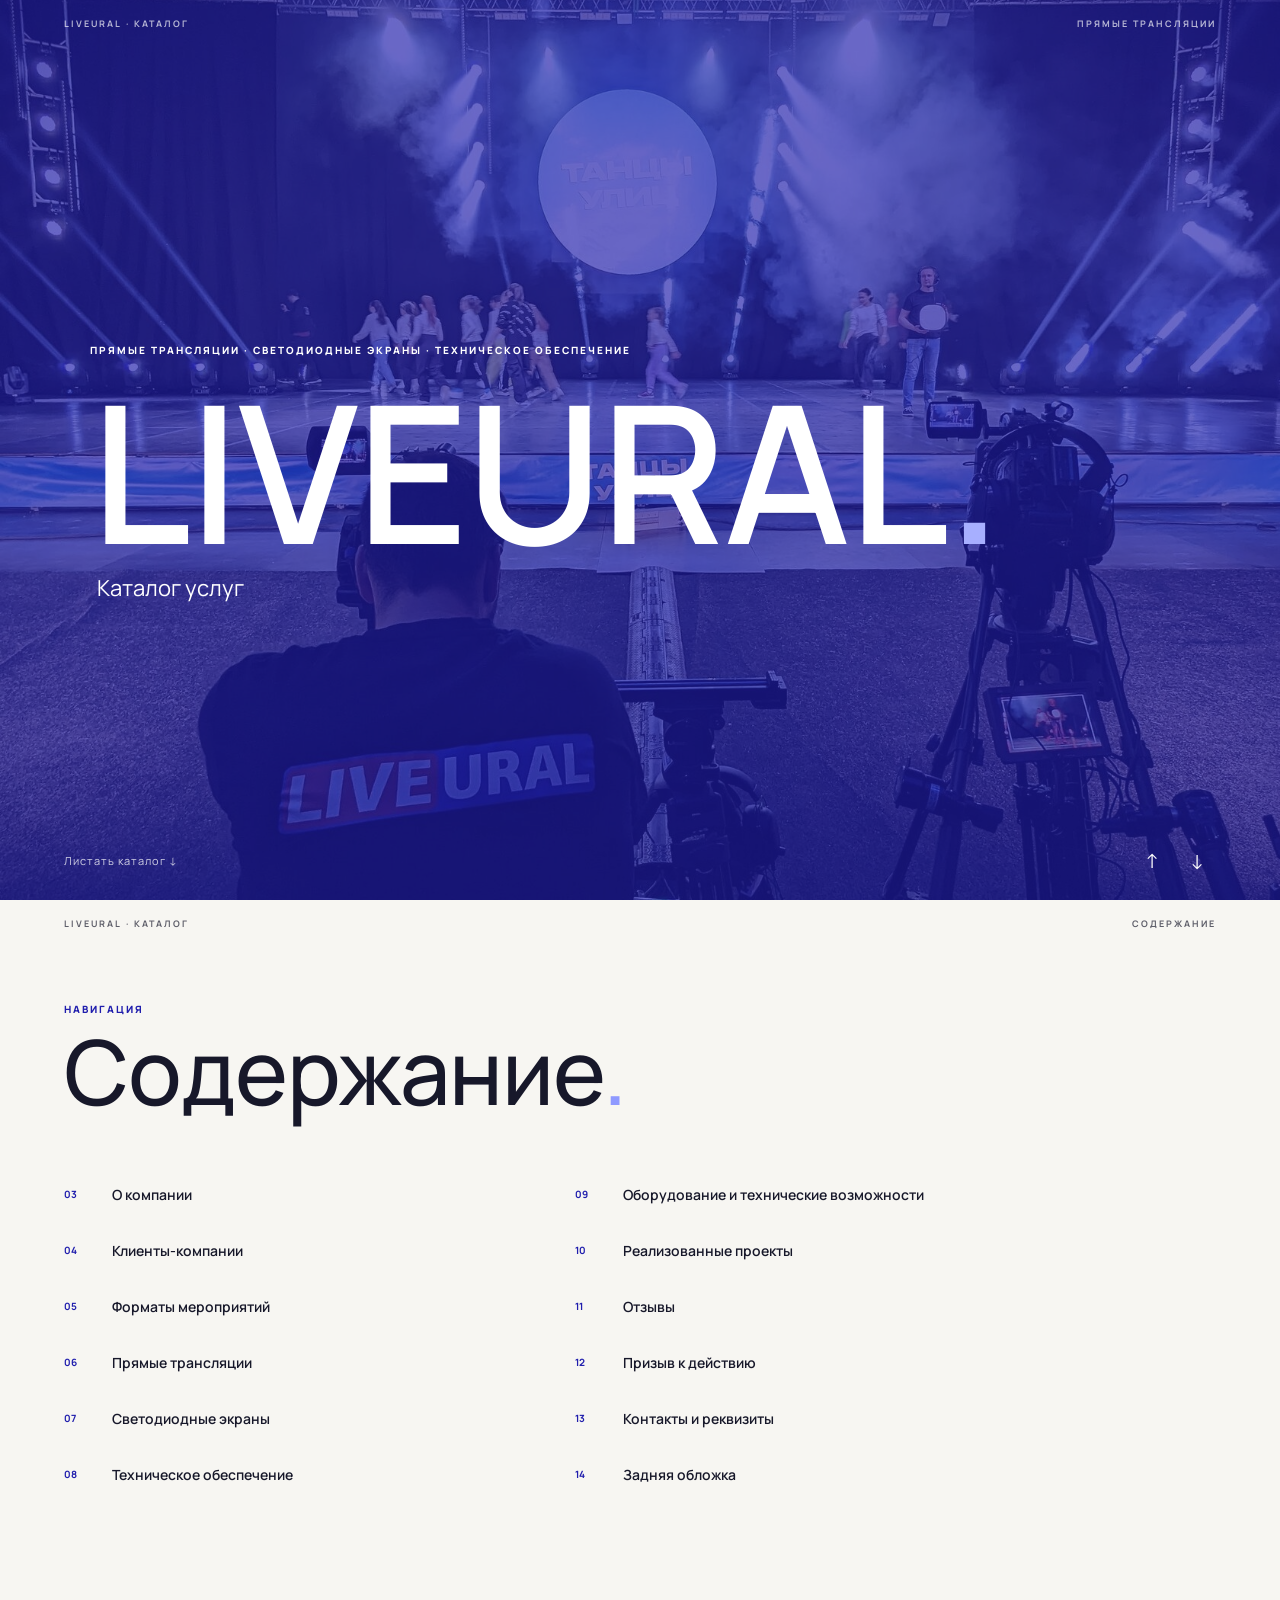
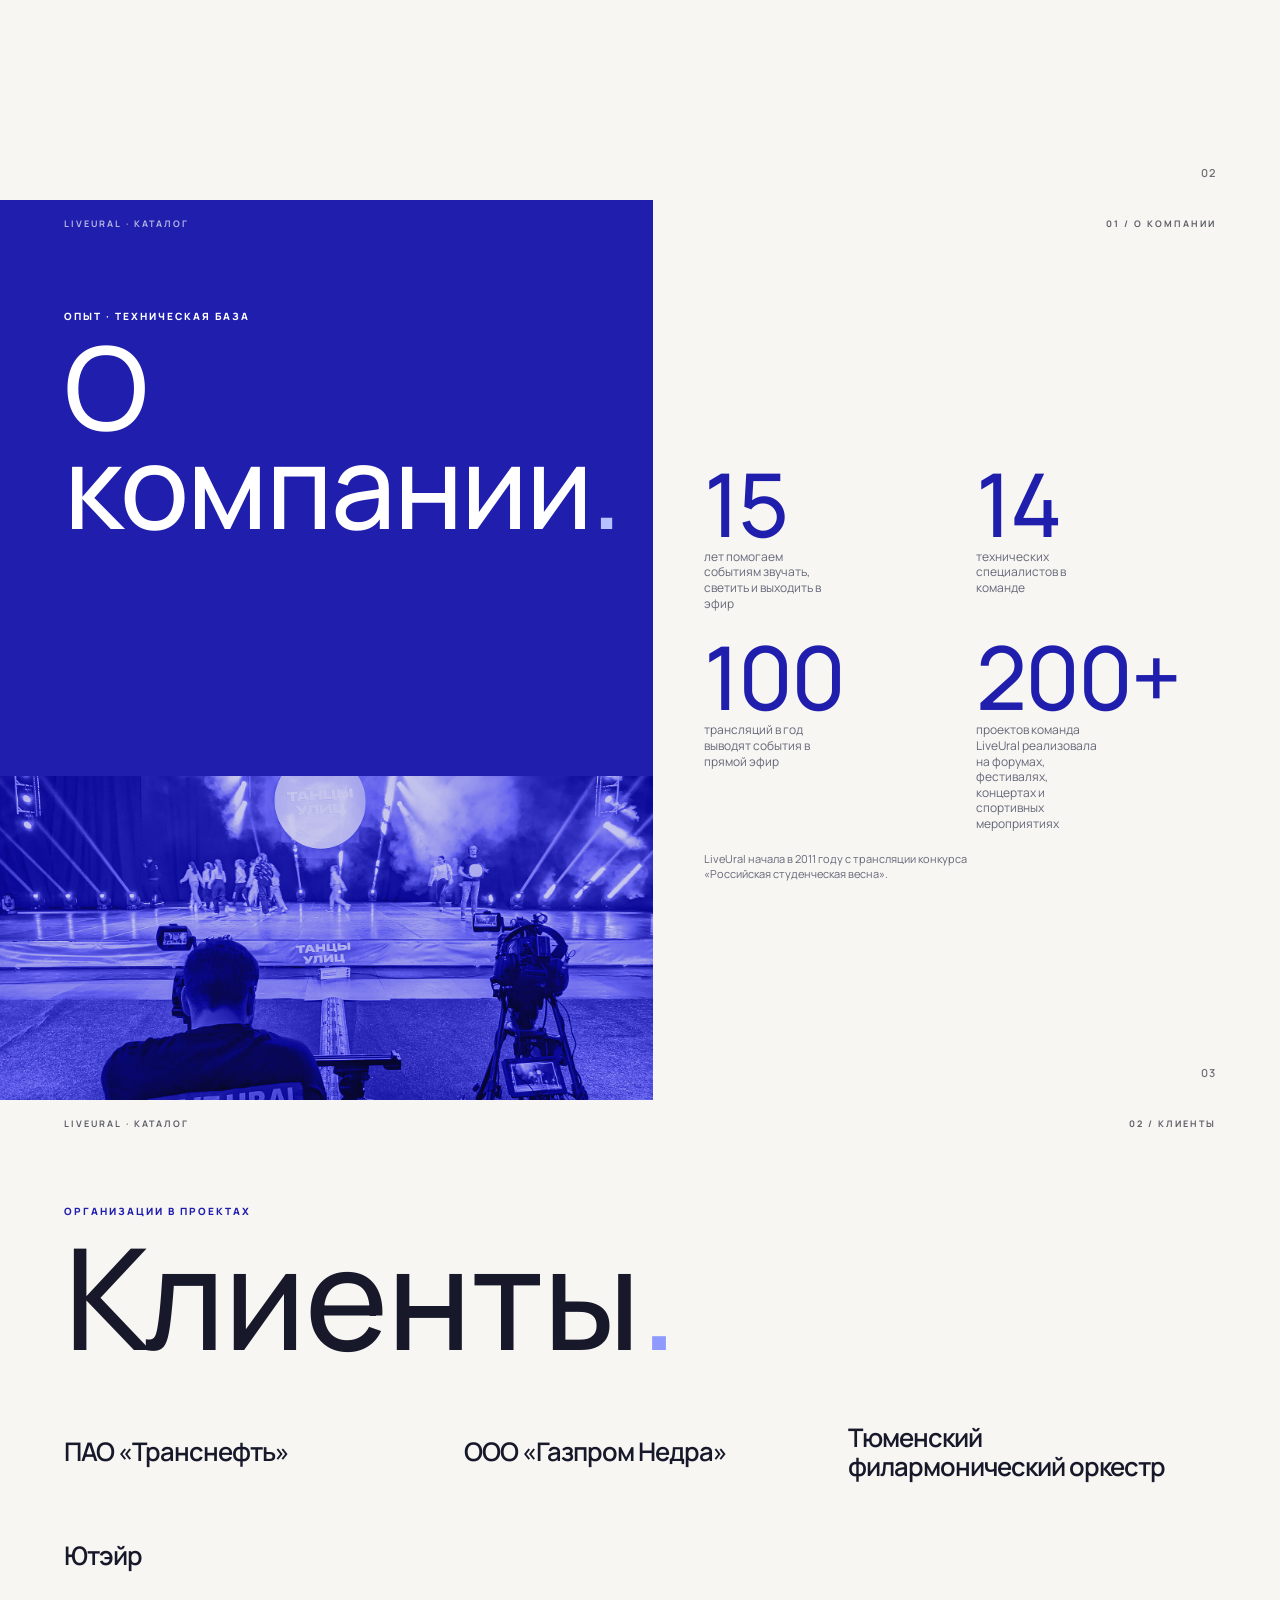
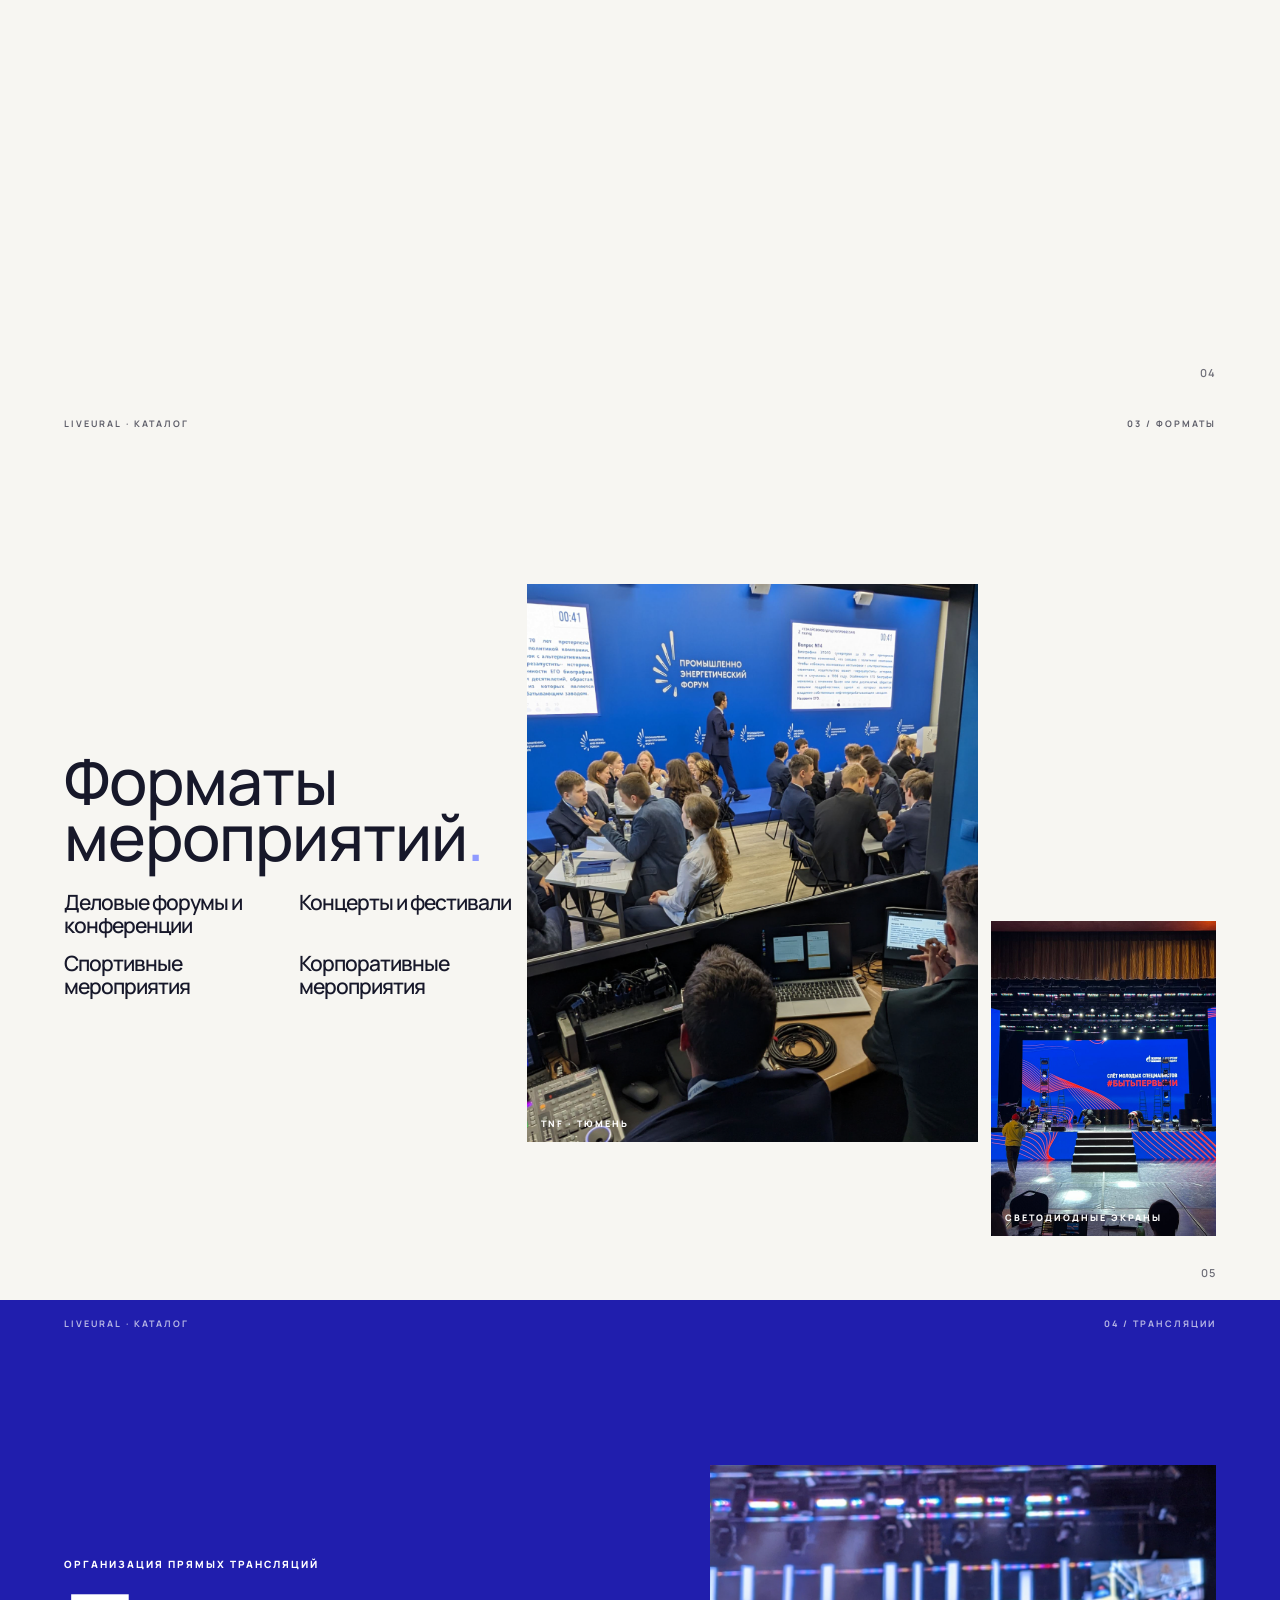
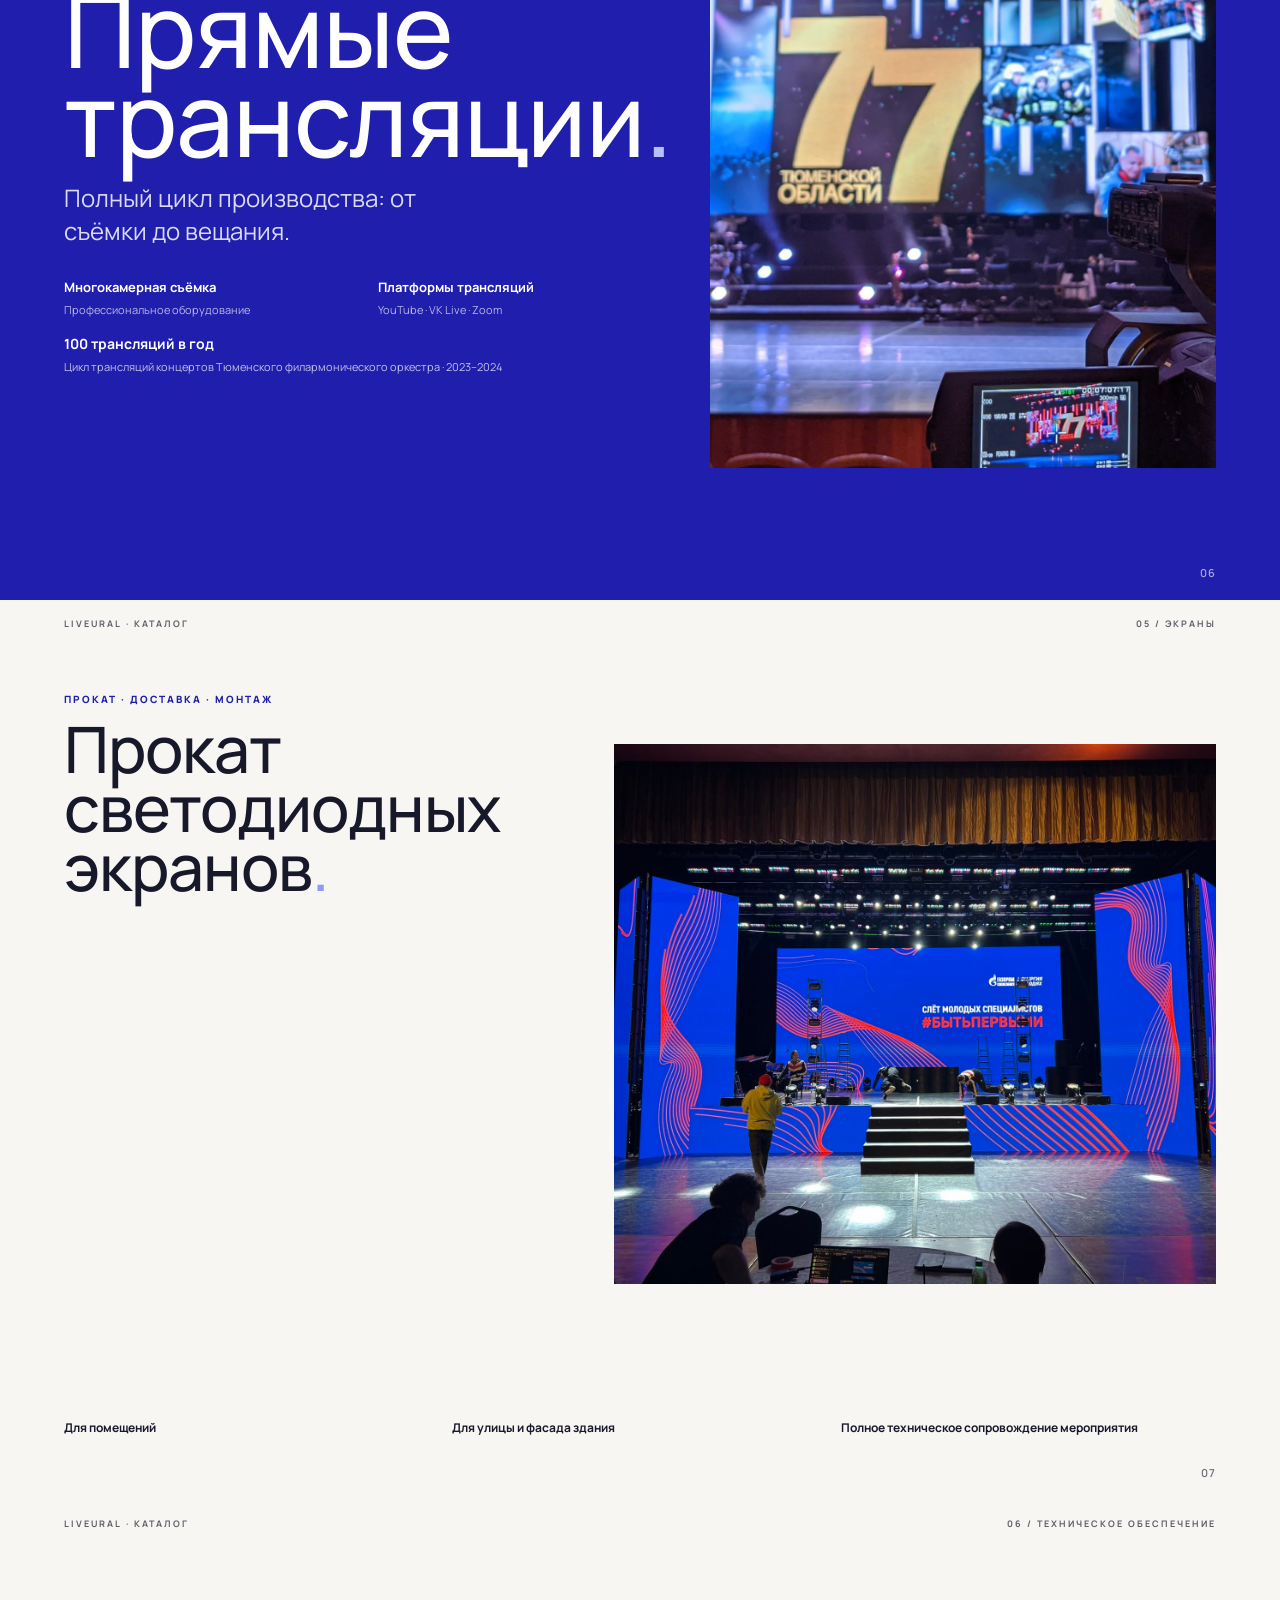
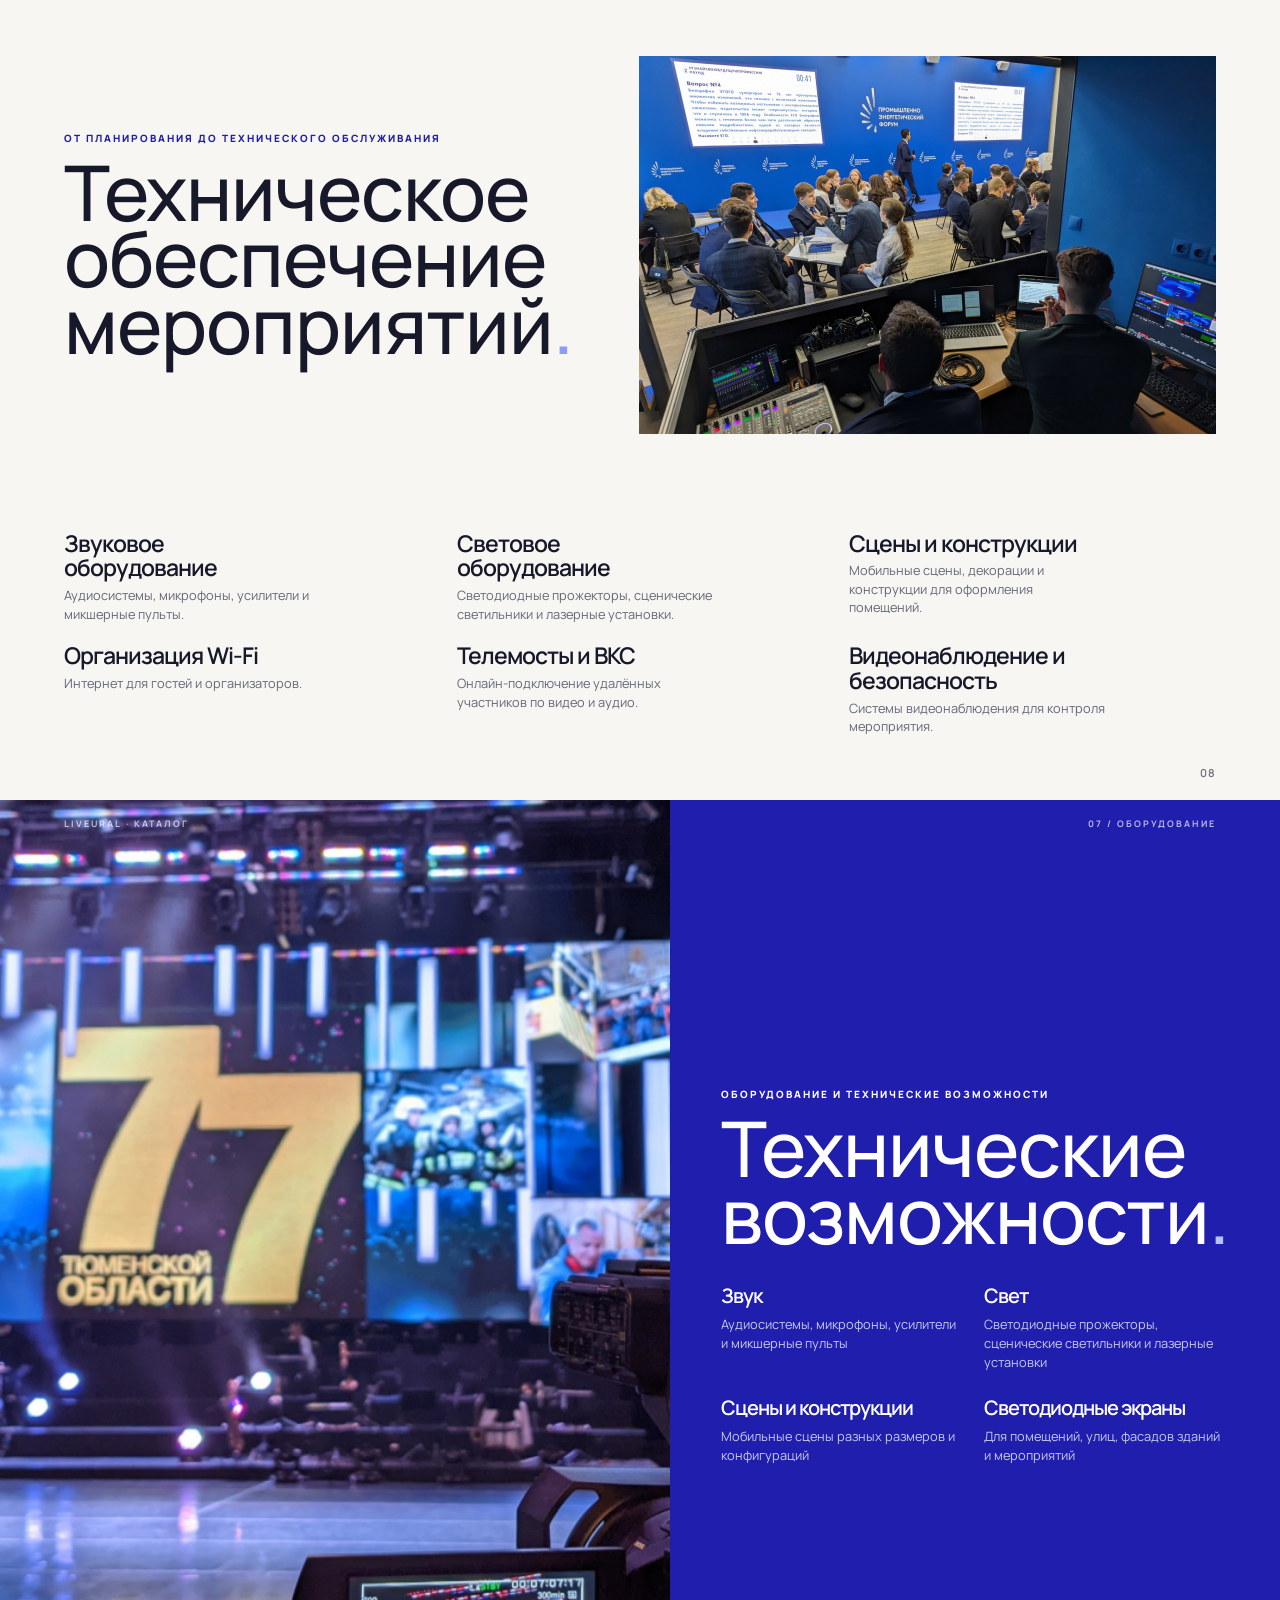
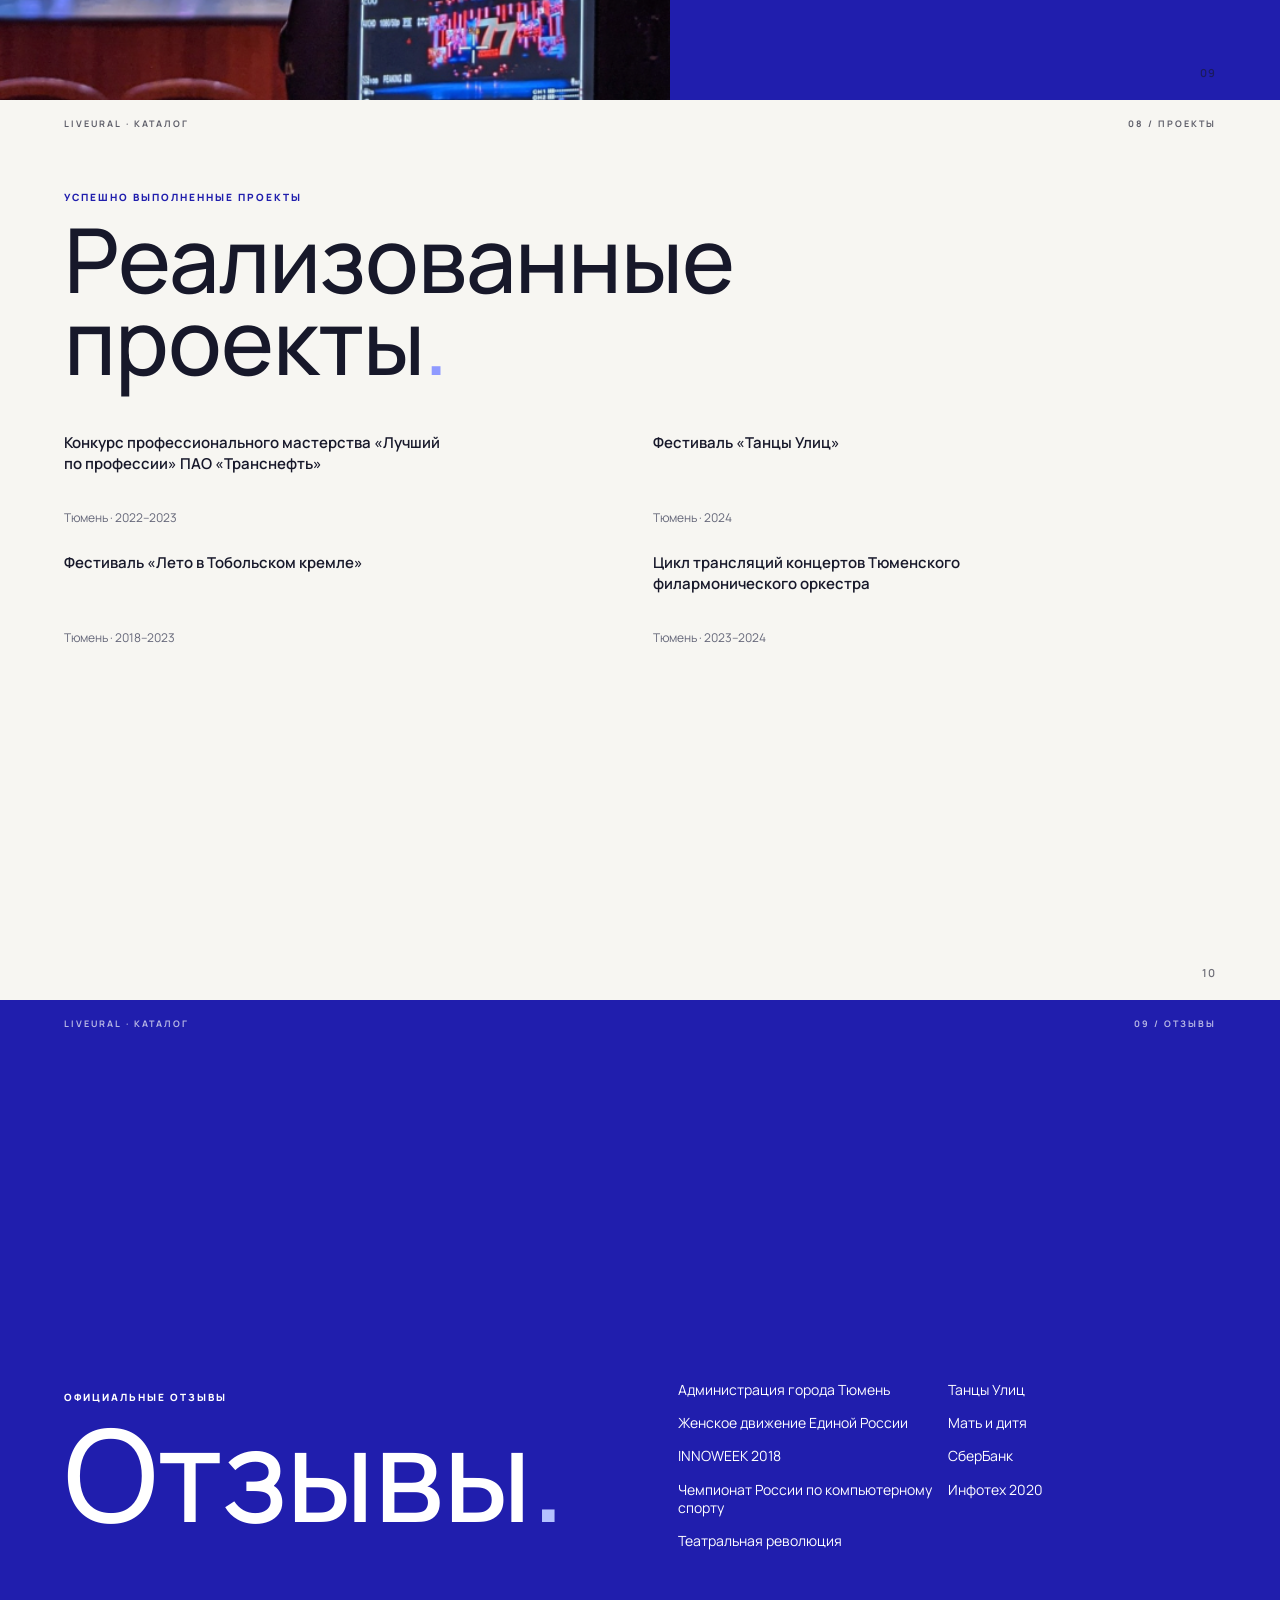
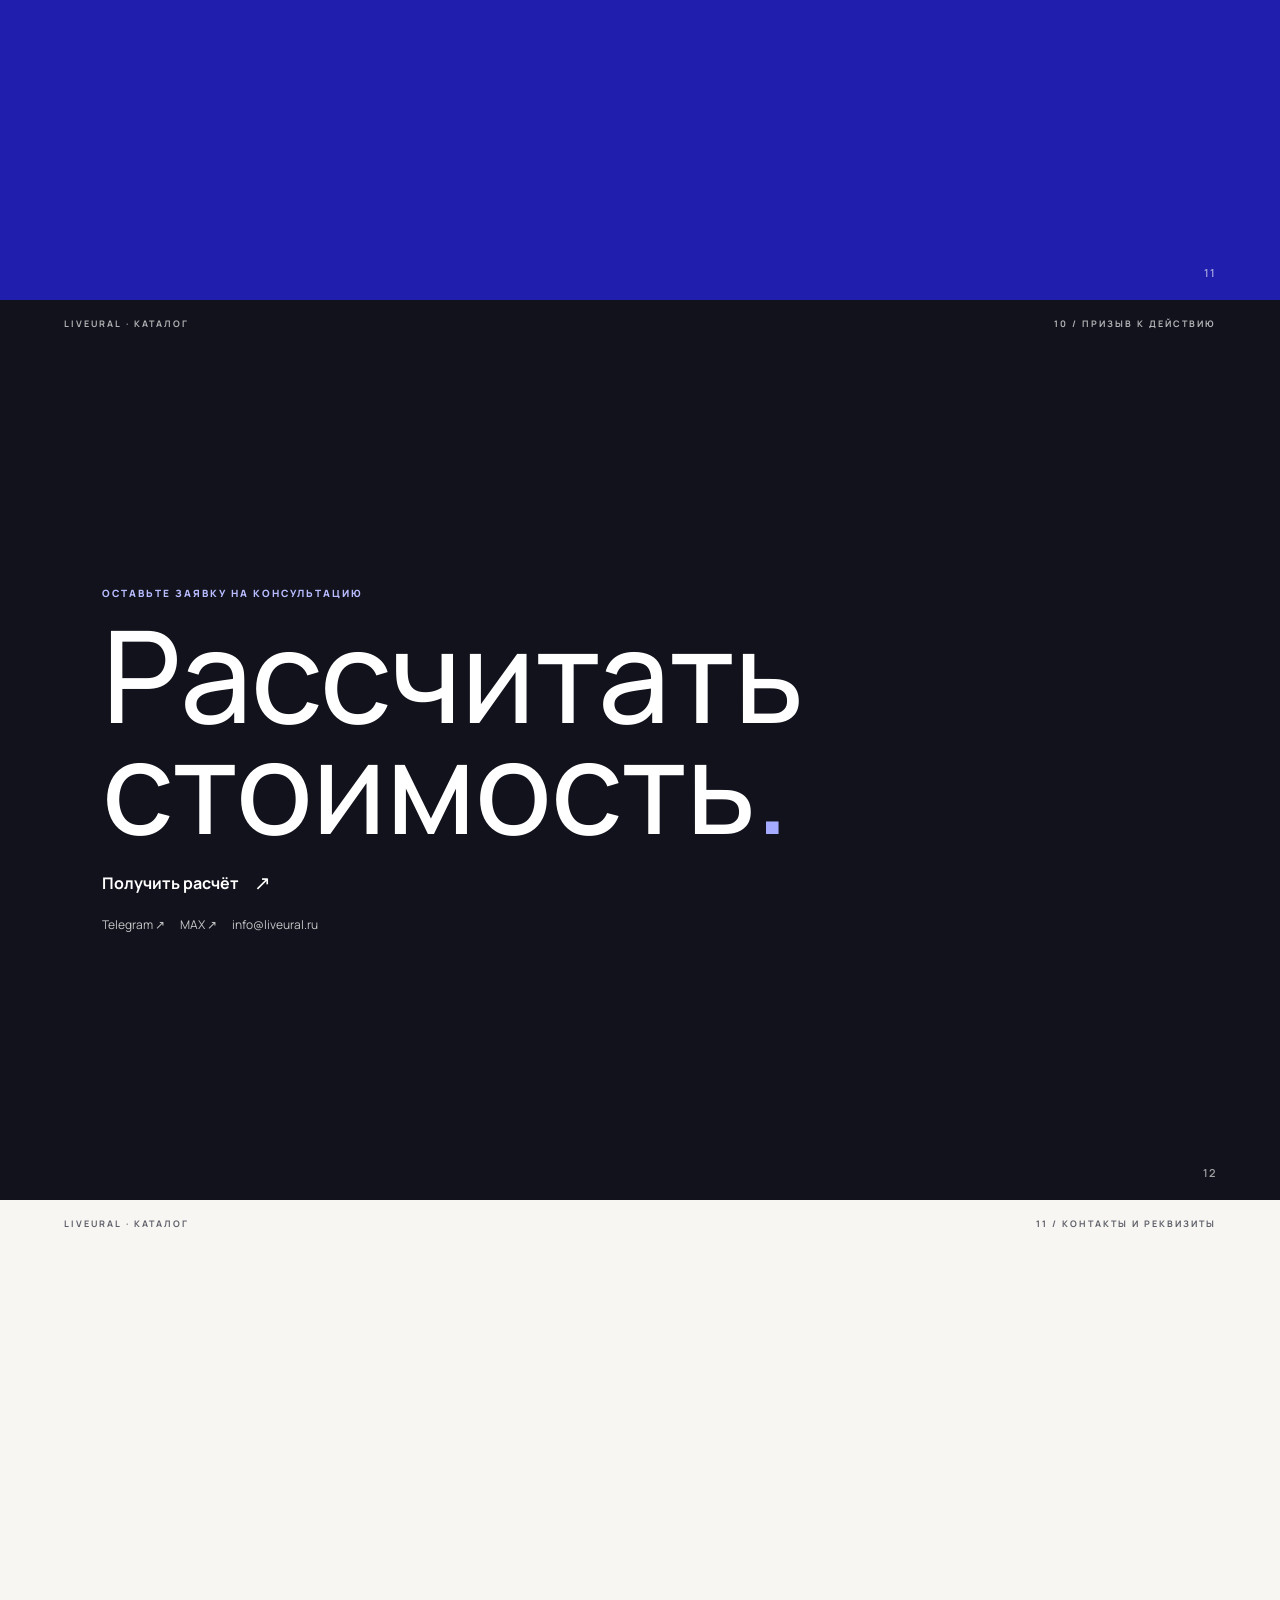
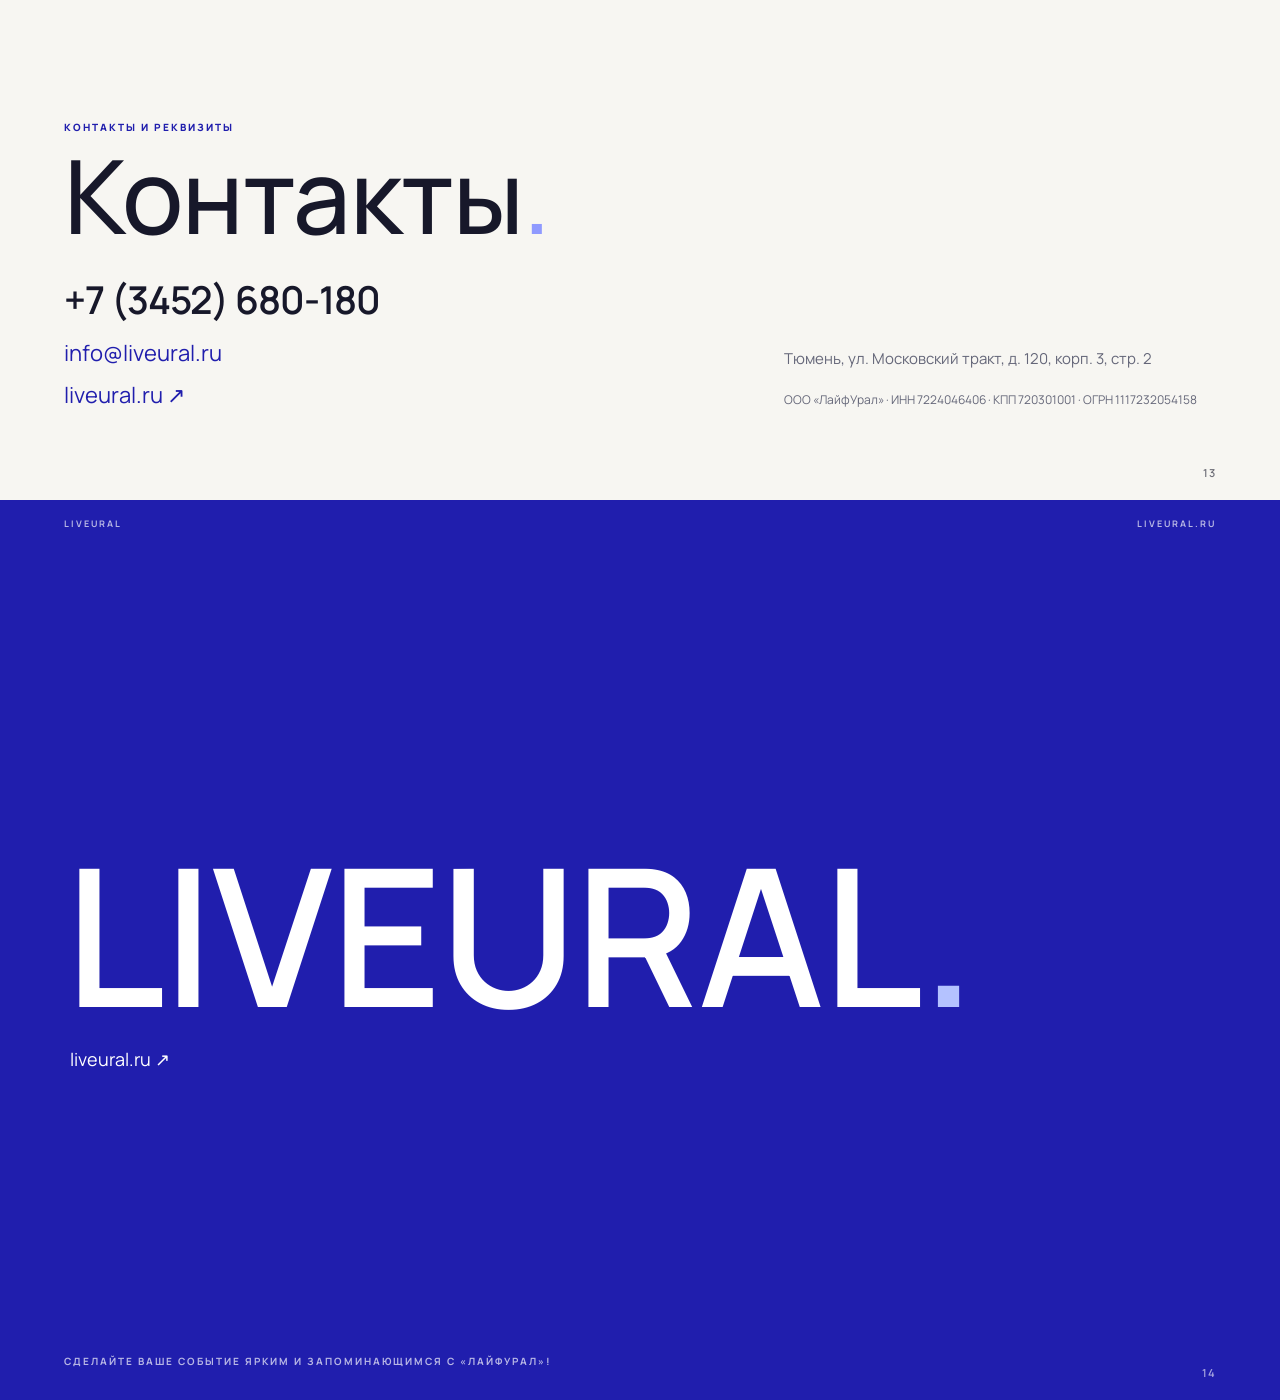
==== commit 30d107b8: "Unify company metrics layout" ====
--- a/index.html
+++ b/index.html
@@ -61,8 +61,8 @@
       </div>
       <div class="about-facts paper">
         <div class="about-story">
-          <div class="about-years"><strong>15</strong><span>лет помогаем событиям звучать, светить и выходить в эфир</span></div>
           <div class="about-proof">
+            <div class="proof-years"><strong>15</strong><span>лет помогаем событиям звучать, светить и выходить в эфир</span></div>
             <div class="proof-team"><strong>14</strong><span>технических специалистов в команде</span></div>
             <div class="proof-streams"><strong>100</strong><span>трансляций в год выводят события в прямой эфир</span></div>
             <div class="proof-projects"><strong>200+</strong><span>проектов команда LiveUral реализовала на форумах, фестивалях, концертах и спортивных мероприятиях</span></div>
--- a/styles.css
+++ b/styles.css
@@ -77,15 +77,10 @@
 .about-panel img { position: absolute; left: 0; bottom: 0; width: 100%; height: 36%; object-fit: cover; filter: saturate(.72); mix-blend-mode: luminosity; opacity: .78; }
 .about-facts { display: flex; align-items: center; padding: 90px clamp(26px, 4vw, 64px) 45px; }
 .about-story { width: 100%; max-width: 640px; }
-.about-years { display: grid; grid-template-columns: auto 1fr; align-items: center; gap: 19px; margin-bottom: 26px; }
-.about-years strong { color: var(--blue); font-size: clamp(112px, 13vw, 192px); line-height: 78%; font-weight: 500; letter-spacing: -2px; }
-.about-years span { max-width: 14ch; font-size: clamp(18px, 2vw, 25px); line-height: 120%; }
-.about-proof { display: grid; grid-template-columns: 1fr 1.2fr 1.5fr; align-items: start; gap: 13px; }
+.about-proof { display: grid; grid-template-columns: 1fr 1fr; align-items: start; gap: 26px 19px; }
 .about-proof > div { display: flex; flex-direction: column; align-items: flex-start; }
-.about-proof strong { color: var(--blue); font-size: clamp(43px, 5vw, 70px); line-height: 90%; font-weight: 500; letter-spacing: -2px; }
+.about-proof strong { color: var(--blue); font-size: clamp(64px, 7vw, 88px); line-height: 90%; font-weight: 500; letter-spacing: -2px; }
 .about-proof span { max-width: 19ch; margin-top: 6px; color: var(--muted); font-size: 12px; line-height: 130%; }
-.proof-streams { padding-top: 13px; }
-.proof-projects { padding-top: 4px; }
 .about-origin { max-width: 42ch; margin: 19px 0 0; color: var(--muted); font-size: 11px; line-height: 140%; }
 
 /* Clients */
@@ -223,13 +218,9 @@
   .about-panel h2 { font-size: clamp(64px, 15vw, 112px); }
   .about-panel img { height: 38%; }
   .about-facts { flex: 1; padding: 19px 19px 45px; }
-  .about-years { grid-template-columns: auto 1fr; gap: 13px; margin-bottom: 19px; }
-  .about-years strong { font-size: 96px; }
-  .about-years span { font-size: 16px; }
-  .about-proof { grid-template-columns: 1fr 1fr; column-gap: 13px; row-gap: 13px; }
-  .about-proof strong { font-size: 48px; }
+  .about-proof { column-gap: 13px; row-gap: 19px; }
+  .about-proof strong { font-size: 58px; }
   .about-proof span { margin-top: 4px; font-size: 11px; }
-  .proof-streams, .proof-projects { padding-top: 0; }
   .about-origin { margin-top: 13px; font-size: 10px; }
   .client-list { grid-template-columns: repeat(2, 1fr); margin-top: 26px; }
   .client-list > div { min-height: 96px; padding-right: 10px; }
